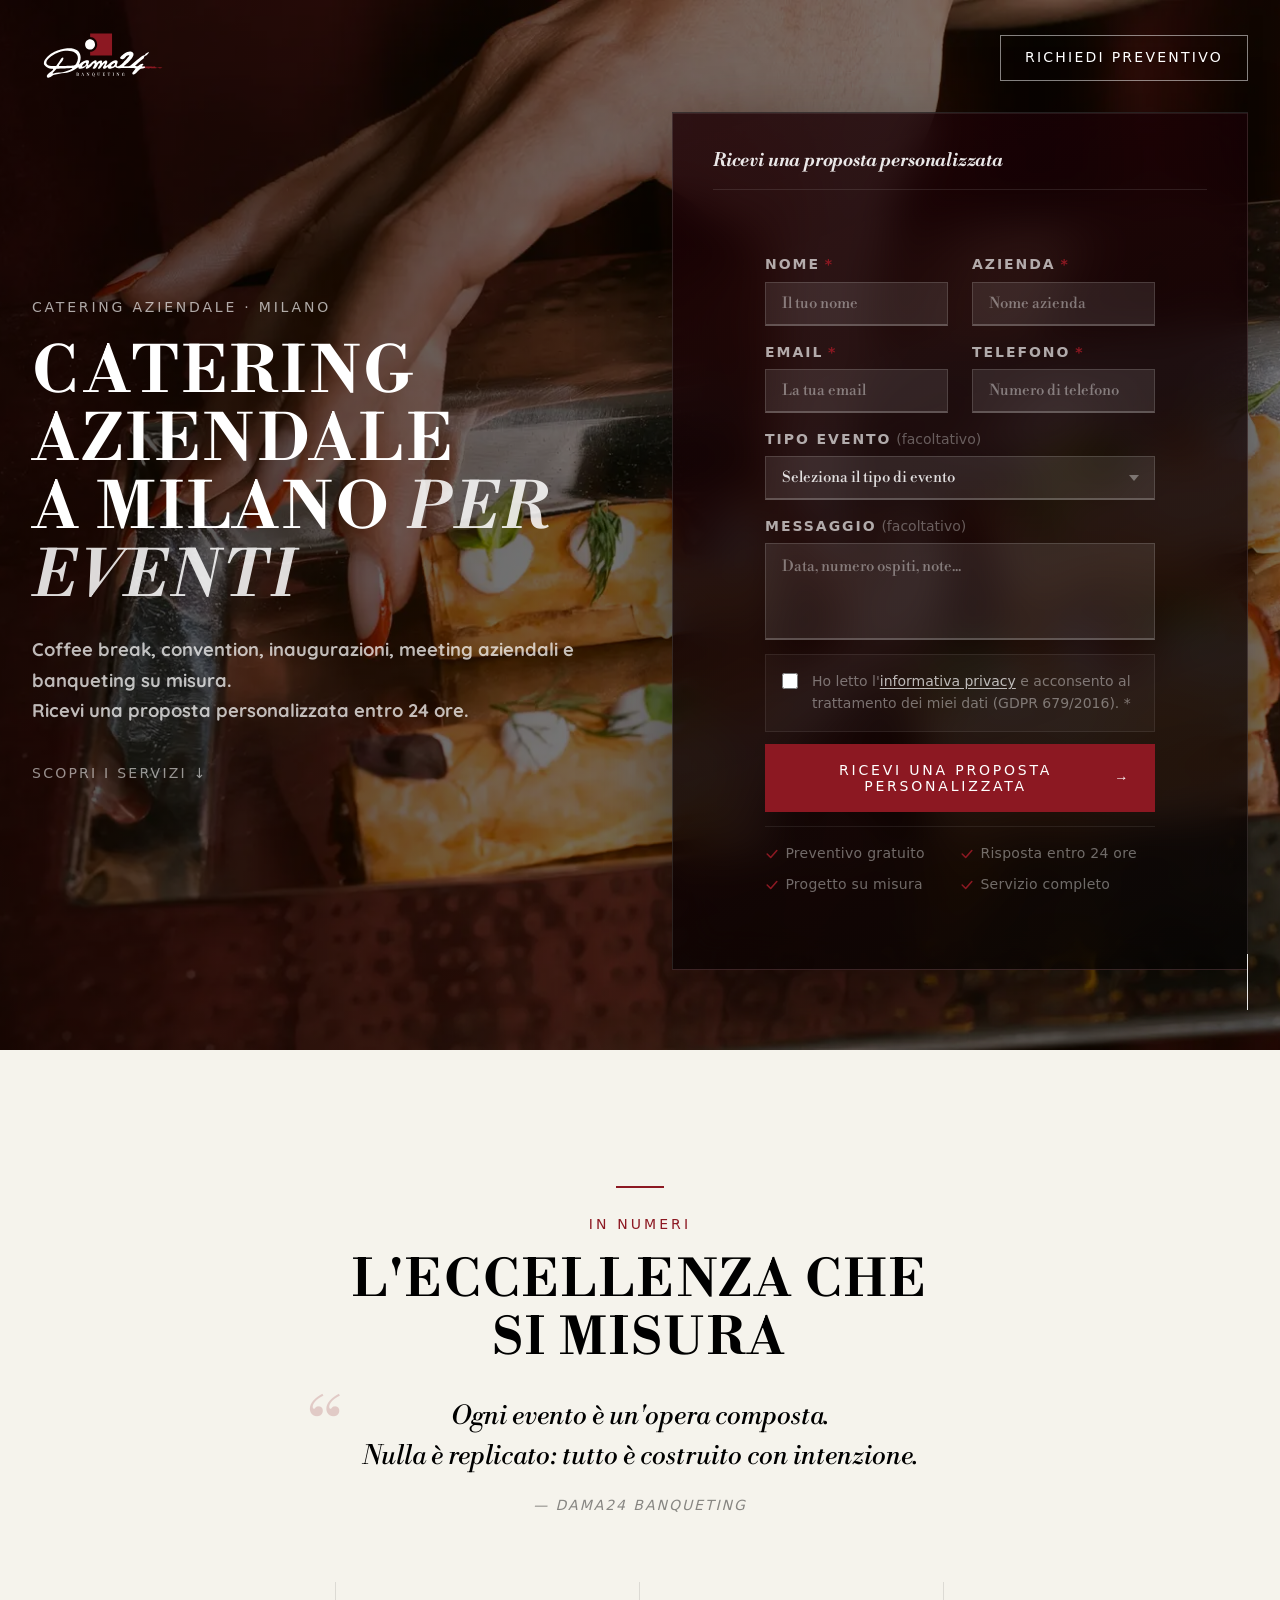
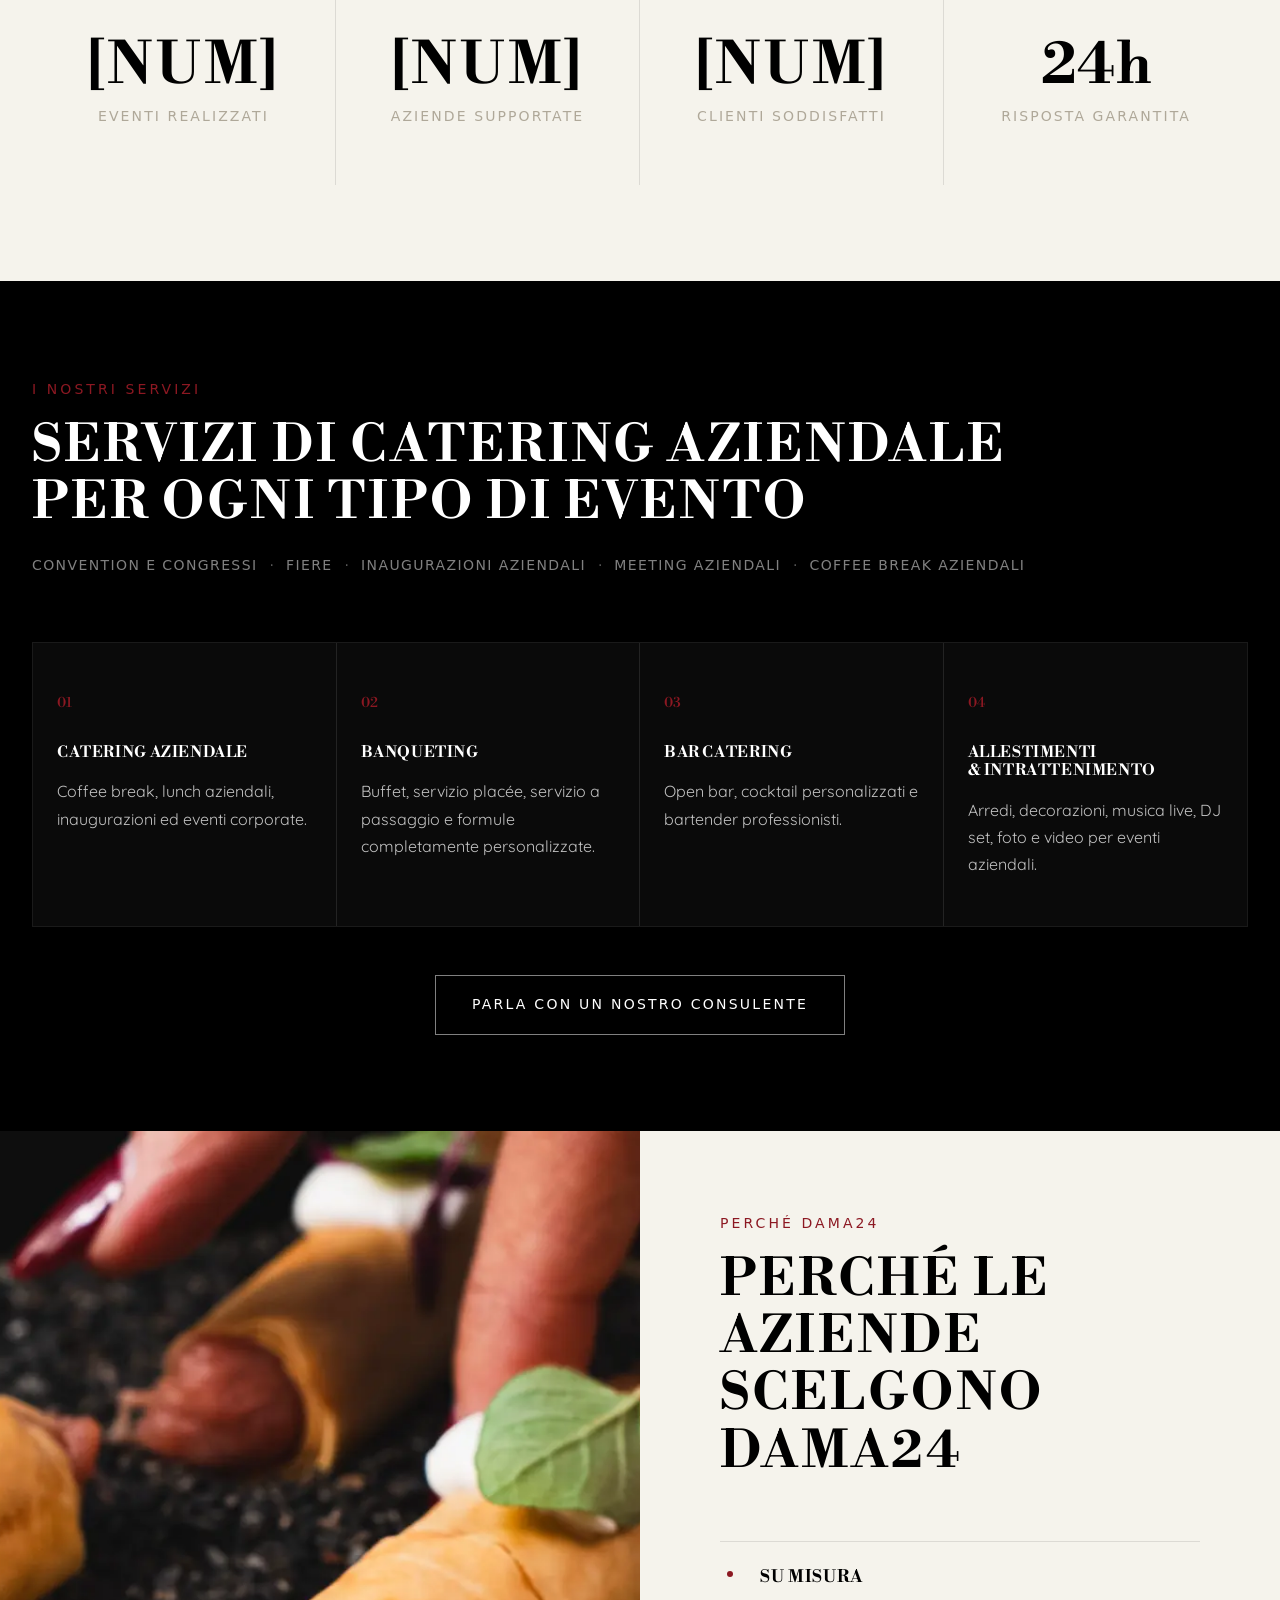
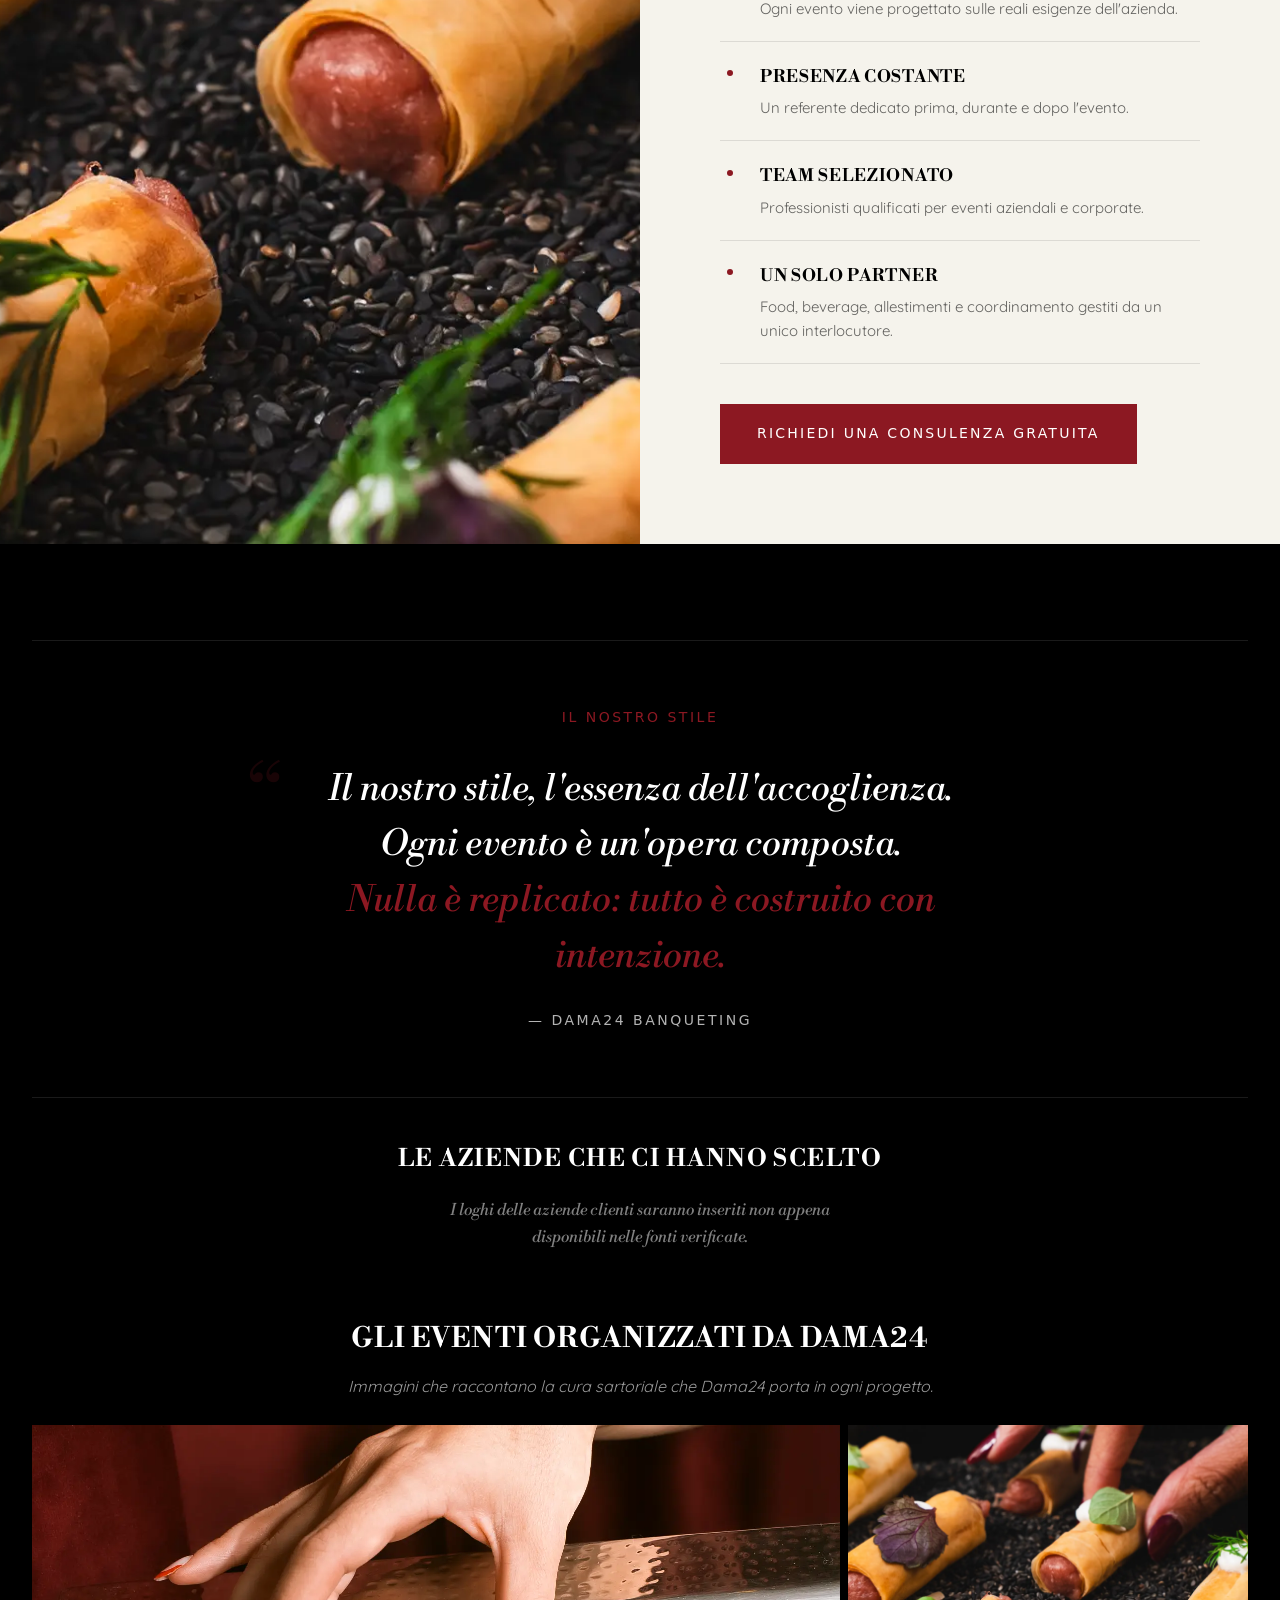
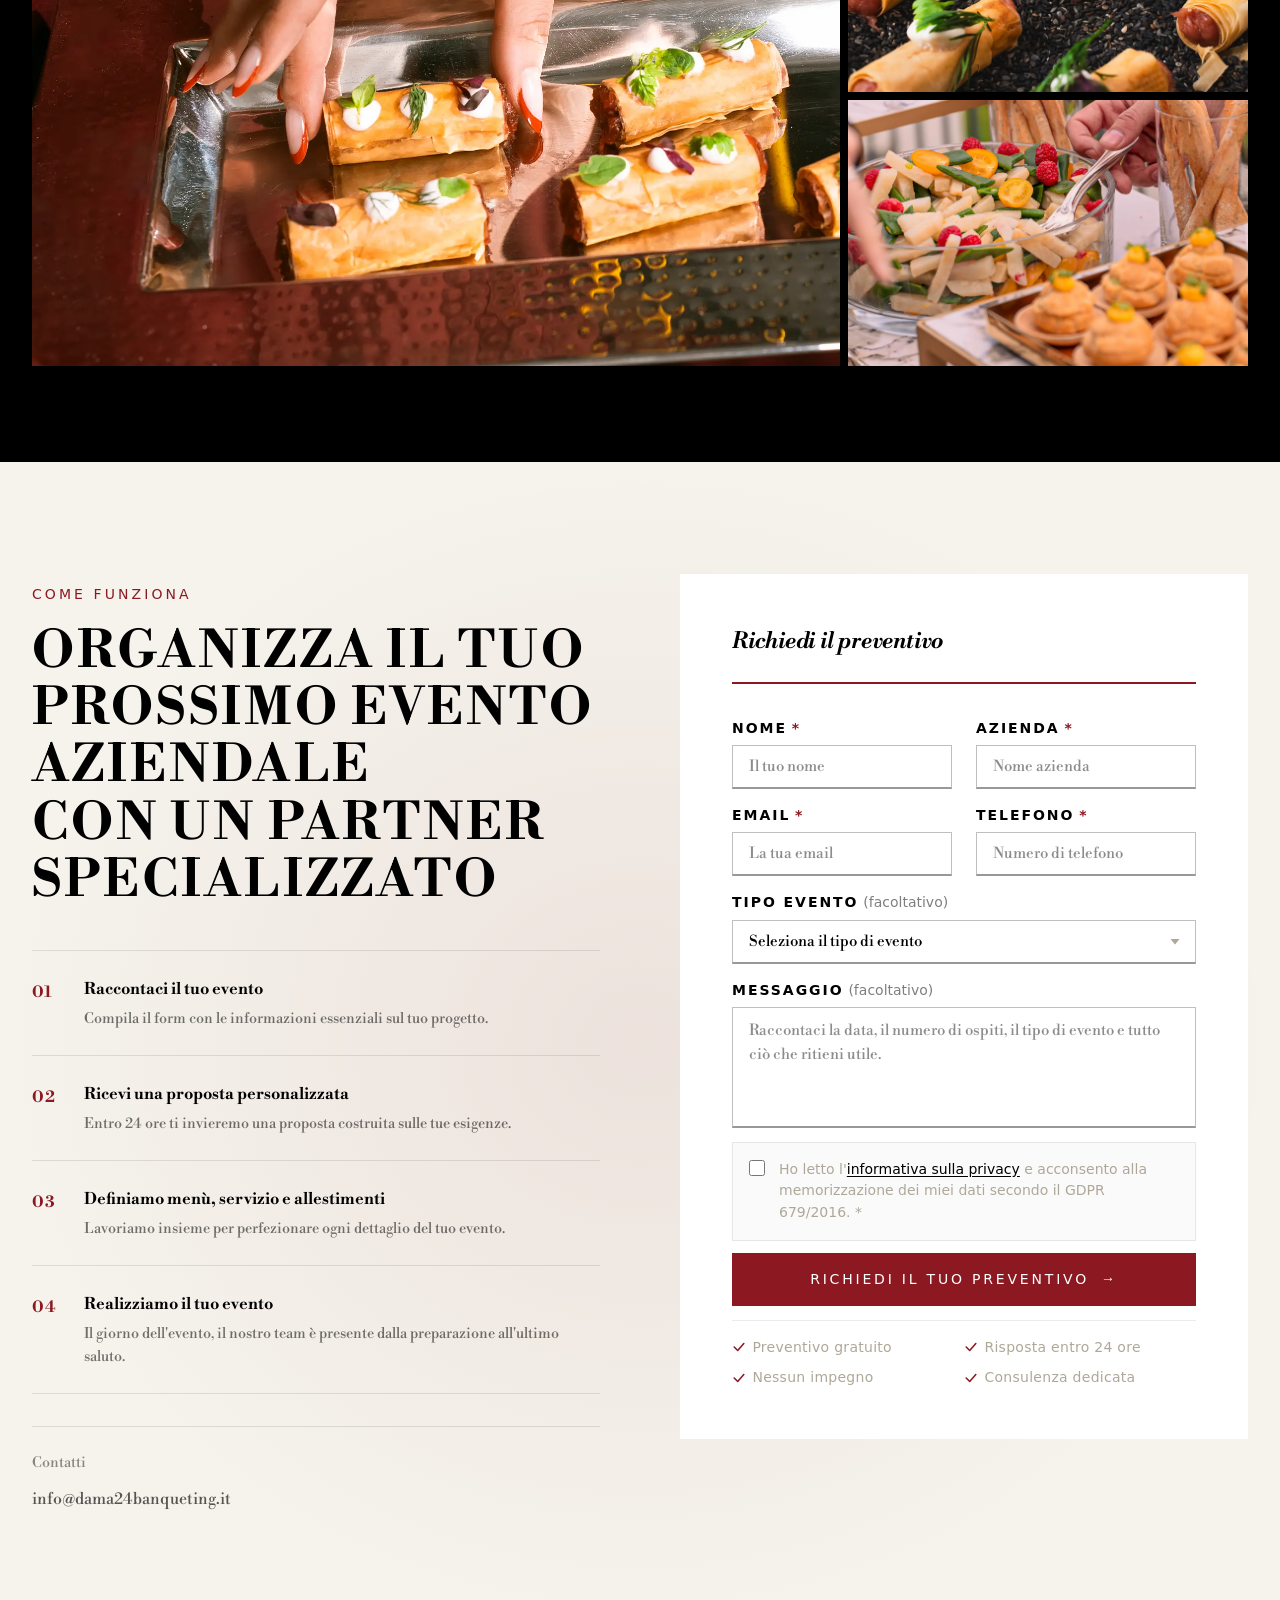
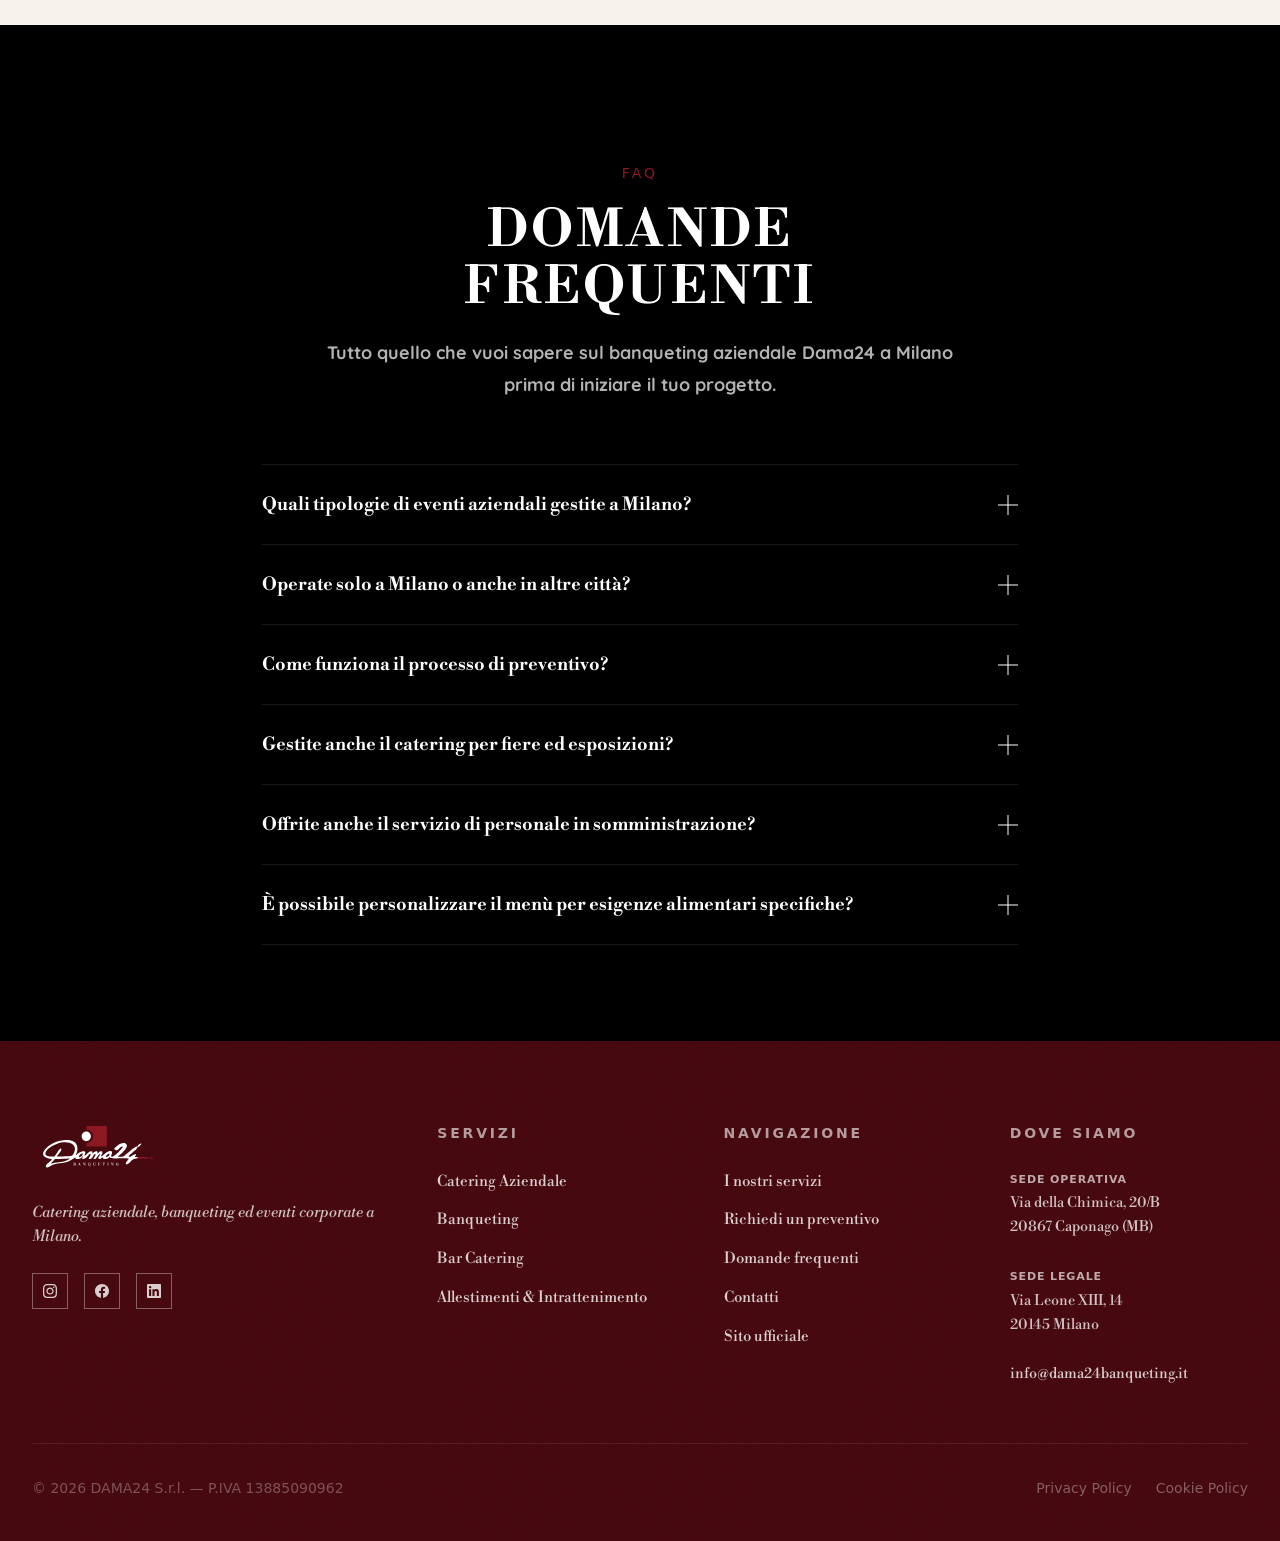
==== index.html @ 1546436b "Set Why section item descriptions to regular weight (400) Co-Authored-By: Claude Sonnet 4.6 <noreply" ====
<!DOCTYPE html>
<html lang="it">
<head>
  <meta charset="UTF-8" />
  <meta name="viewport" content="width=device-width, initial-scale=1.0" />
  <title>Dama24 Banqueting | Catering Aziendale Milano — Banqueting di Eccellenza</title>
  <meta name="description" content="Dama24 Banqueting: catering aziendale a Milano per eventi corporate, convention, fiere e inaugurazioni. Banqueting di alta gamma con cucina sartoriale, mise en place d'autore e servizio impeccabile. Richiedi il tuo preventivo." />

  <!-- Open Graph -->
  <meta property="og:type" content="website" />
  <meta property="og:title" content="Dama24 Banqueting | Catering Aziendale Milano" />
  <meta property="og:description" content="Catering aziendale a Milano per eventi corporate, convention, fiere e inaugurazioni. Banqueting di alta gamma con cucina sartoriale e servizio impeccabile." />
  <meta property="og:image" content="Immagini e video/catering.webp" />
  <meta property="og:url" content="https://www.dama24banqueting.it/" />
  <meta property="og:locale" content="it_IT" />
  <meta name="twitter:card" content="summary_large_image" />

  <!-- Schema.org -->
  <script type="application/ld+json">
  {
    "@context": "https://schema.org",
    "@type": "FoodEstablishment",
    "name": "Dama24 Banqueting",
    "description": "Catering aziendale a Milano per eventi corporate, convention, fiere e inaugurazioni.",
    "url": "https://www.dama24banqueting.it/",
    "email": "info@dama24banqueting.it",
    "address": [
      {
        "@type": "PostalAddress",
        "streetAddress": "Via della Chimica, 20/B",
        "addressLocality": "Caponago",
        "addressRegion": "MB",
        "postalCode": "20867",
        "addressCountry": "IT"
      },
      {
        "@type": "PostalAddress",
        "streetAddress": "Via Leone XIII, 14",
        "addressLocality": "Milano",
        "postalCode": "20145",
        "addressCountry": "IT"
      }
    ],
    "servesCuisine": "Catering",
    "areaServed": "Milano"
  }
  </script>

  <!-- Fonts -->
  <link rel="preconnect" href="https://fonts.googleapis.com" />
  <link rel="preconnect" href="https://fonts.gstatic.com" crossorigin />
  <link href="https://fonts.googleapis.com/css2?family=Libre+Bodoni:ital,wght@0,400;0,700;1,400;1,700&family=Quicksand:wght@300;400;500;600;700&display=swap" rel="stylesheet" />
  <link href="https://fonts.cdnfonts.com/css/glacial-indifference-2" rel="stylesheet" />

  <style>
    /* =========================================
       CSS Custom Properties
    ========================================= */
    :root {
      --bordeaux:      #8C1822;
      --bordeaux-dark: #47090F;
      --black:         #000000;
      --ivory:         #F5F3EC;
      --white:         #FFFFFF;
      --taupe:         #AFA899;
      --border:        rgba(0,0,0,0.08);
      --border-dark:   rgba(255,255,255,0.10);

      /* Aliases for backward compat */
      --burgundy: #8C1822;
      --cream:    #F5F3EC;
      --mid-gray: #AFA899;

      --font-display: 'Libre Bodoni', 'Times New Roman', serif;
      --font-sub:     'Quicksand', system-ui, sans-serif;
      --font-body:    'Glacial Indifference', system-ui, sans-serif;

      /* Aliases */
      --serif: 'Libre Bodoni', 'Times New Roman', serif;
      --sans:  'Glacial Indifference', system-ui, sans-serif;

      --ease-out: cubic-bezier(0.25, 0.46, 0.45, 0.94);
      --ease-in-out: cubic-bezier(0.45, 0, 0.55, 1);
    }

    /* =========================================
       Reset & Base
    ========================================= */
    *, *::before, *::after { box-sizing: border-box; margin: 0; padding: 0; }

    html {
      font-size: 16px;
      scroll-behavior: smooth;
      -webkit-font-smoothing: antialiased;
      -moz-osx-font-smoothing: grayscale;
    }

    body {
      font-family: var(--sans);
      background: var(--white);
      color: var(--black);
      overflow-x: hidden;
    }

    img, video { max-width: 100%; display: block; }

    a {
      color: inherit;
      text-decoration: none;
    }

    button {
      cursor: pointer;
      border: none;
      background: none;
      font-family: inherit;
    }

    /* =========================================
       Global heading rule — tutti i titoli bold
    ========================================= */
    h1, h2, h3, h4, h5, h6 { font-weight: 700; }

    /* =========================================
       Focus States (Accessibility)
    ========================================= */
    :focus-visible {
      outline: 2px solid var(--burgundy);
      outline-offset: 3px;
    }

    /* =========================================
       Skip Link
    ========================================= */
    .skip-link {
      position: absolute;
      top: -100%;
      left: 1rem;
      background: var(--burgundy);
      color: var(--white);
      padding: 0.5rem 1rem;
      font-family: var(--sans);
      font-size: 0.875rem;
      z-index: 9999;
      border-radius: 0 0 4px 4px;
      transition: top 0.2s;
    }
    .skip-link:focus { top: 0; }

    /* =========================================
       Typography Helpers
    ========================================= */
    .label {
      font-family: var(--sans);
      font-size: 0.875rem;
      font-weight: 500;
      letter-spacing: 0.18em;
      text-transform: uppercase;
      color: var(--burgundy);
    }

    .display {
      font-family: var(--serif);
      font-weight: 700;
      line-height: 1.08;
      letter-spacing: -0.01em;
    }

    .body-refined {
      font-family: var(--serif);
      font-weight: 300;
      font-size: 1.125rem;
      line-height: 1.75;
      color: var(--mid-gray);
    }

    /* =========================================
       Layout
    ========================================= */
    .container {
      width: 100%;
      max-width: 1280px;
      margin: 0 auto;
      padding: 0 2rem;
    }

    .container--narrow {
      max-width: 820px;
      margin: 0 auto;
      padding: 0 2rem;
    }

    /* =========================================
       Buttons
    ========================================= */
    .btn {
      display: inline-flex;
      align-items: center;
      gap: 0.625rem;
      font-family: var(--sans);
      font-size: 0.875rem;
      font-weight: 500;
      letter-spacing: 0.16em;
      text-transform: uppercase;
      padding: 1rem 2.25rem;
      transition: all 0.35s var(--ease-out);
      position: relative;
      overflow: hidden;
    }

    .btn--primary {
      background: var(--burgundy);
      color: var(--white);
    }
    .btn--primary::after {
      content: '';
      position: absolute;
      inset: 0;
      background: var(--black);
      transform: translateX(-101%);
      transition: transform 0.4s var(--ease-out);
      z-index: 0;
    }
    .btn--primary span { position: relative; z-index: 1; }
    .btn--primary:hover::after { transform: translateX(0); }

    .btn--outline {
      border: 1px solid var(--black);
      color: var(--black);
    }
    .btn--outline:hover {
      background: var(--black);
      color: var(--white);
    }

    .btn--outline-white {
      border: 1px solid rgba(255,255,255,0.6);
      color: var(--white);
    }
    .btn--outline-white:hover {
      background: var(--white);
      color: var(--black);
    }

    /* =========================================
       Navigation
    ========================================= */
    .nav {
      position: fixed;
      top: 0;
      left: 0;
      right: 0;
      z-index: 100;
      padding: 1.75rem 2rem;
      display: flex;
      align-items: center;
      justify-content: space-between;
      transition: background 0.4s var(--ease-out), padding 0.4s var(--ease-out), box-shadow 0.4s;
    }

    .nav.scrolled {
      background: rgba(245,243,236,0.96);
      backdrop-filter: blur(16px);
      -webkit-backdrop-filter: blur(16px);
      padding: 1.1rem 2rem;
      box-shadow: 0 1px 24px rgba(0,0,0,0.07), 0 1px 0 var(--border);
    }

    .nav__logo {
      height: 60px;
      min-height: 12mm;
      width: auto;
      transition: opacity 0.3s;
    }
    .nav__logo:hover { opacity: 0.75; }

    .nav__logo--white { display: block; }
    .nav__logo--dark { display: none; }
    .nav.scrolled .nav__logo--white { display: none; }
    .nav.scrolled .nav__logo--dark { display: block; }

    .nav__cta {
      font-family: var(--sans);
      font-size: 0.875rem;
      font-weight: 500;
      letter-spacing: 0.16em;
      text-transform: uppercase;
      color: var(--white);
      border: 1px solid rgba(255,255,255,0.5);
      padding: 0.6rem 1.5rem;
      transition: all 0.3s var(--ease-out);
    }
    .nav.scrolled .nav__cta {
      background: var(--bordeaux);
      border-color: var(--bordeaux);
      color: var(--white);
    }
    .nav__cta:hover {
      background: var(--burgundy);
      border-color: var(--burgundy);
      color: var(--white);
    }

    /* =========================================
       Hero
    ========================================= */
    .hero {
      position: relative;
      min-height: 100vh;
      display: flex;
      align-items: center;
      overflow: hidden;
    }

    .hero__media {
      position: absolute;
      inset: 0;
      z-index: 0;
    }

    .hero__video {
      width: 100%;
      height: 100%;
      object-fit: cover;
      object-position: center;
    }

    .hero__overlay {
      position: absolute;
      inset: 0;
      background: linear-gradient(
        105deg,
        rgba(1,0,0,0.72) 0%,
        rgba(1,0,0,0.55) 45%,
        rgba(1,0,0,0.45) 100%
      );
    }

    .hero__content {
      position: relative;
      z-index: 1;
      width: 100%;
      max-width: 1280px;
      margin: 0 auto;
      padding: 7rem 2rem 5rem;
      display: grid;
      grid-template-columns: 1fr 1fr;
      gap: 4rem;
      align-items: center;
    }

    .hero__label {
      color: rgba(255,255,255,0.65);
      font-size: 0.875rem;
      font-weight: 400;
      letter-spacing: 0.2em;
      text-transform: uppercase;
      margin-bottom: 1.25rem;
      display: block;
    }

    .hero__title {
      font-family: var(--serif);
      font-weight: 700;
      font-size: clamp(2.5rem, 5vw, 4.75rem);
      line-height: 1.06;
      color: var(--white);
      margin-bottom: 1.5rem;
      letter-spacing: 0.04em;
      text-transform: uppercase;
    }

    .hero__title em {
      font-style: italic;
      font-weight: 700;
      color: rgba(255,255,255,0.85);
    }

    .hero__subtitle {
      font-family: var(--font-sub);
      font-weight: 700;
      font-size: clamp(1rem, 1.5vw, 1.15rem);
      color: rgba(255,255,255,0.72);
      line-height: 1.65;
      margin-bottom: 2rem;
    }

    .hero__discover {
      display: inline-flex;
      font-family: var(--sans);
      font-size: 0.875rem;
      font-weight: 500;
      letter-spacing: 0.16em;
      text-transform: uppercase;
      color: rgba(255,255,255,0.55);
      gap: 0.5rem;
      transition: color 0.3s;
    }
    .hero__discover:hover { color: rgba(255,255,255,0.9); }

    /* Hero form card */
    .hero__form-col {
      display: flex;
      align-items: center;
      justify-content: flex-end;
    }

    .hero__form-card {
      background: linear-gradient(160deg, rgba(30,2,6,0.82) 0%, rgba(1,0,0,0.76) 100%);
      backdrop-filter: blur(20px);
      -webkit-backdrop-filter: blur(20px);
      border: 1px solid rgba(255,255,255,0.12);
      box-shadow: 0 32px 80px rgba(0,0,0,0.45), inset 0 1px 0 rgba(255,255,255,0.08);
      padding: 2rem 2.5rem 1.5rem;
      width: 100%;
      max-width: 620px;
    }

    .hero__form-card .form__title {
      font-family: var(--serif);
      font-size: 1.125rem;
      font-weight: 700;
      font-style: italic;
      color: rgba(255,255,255,0.9);
      margin-bottom: 0.875rem;
      padding-bottom: 0.75rem;
      border-bottom: 1px solid rgba(255,255,255,0.10);
      letter-spacing: -0.01em;
    }

    /* Dark form variant (hero) */
    .form--dark {
      background: transparent;
      color: var(--white);
    }

    .form--dark .form__title {
      color: rgba(255,255,255,0.9);
      border-bottom-color: rgba(255,255,255,0.10);
    }

    .form--dark .form__label {
      color: rgba(255,255,255,0.65);
    }

    .form--dark .form__label abbr {
      color: var(--burgundy);
    }

    .form--dark .form__input,
    .form--dark .form__select,
    .form--dark .form__textarea {
      background: rgba(255,255,255,0.09);
      border-color: rgba(255,255,255,0.14);
      border-bottom-color: rgba(255,255,255,0.22);
      color: var(--white);
    }

    .form--dark .form__input:hover,
    .form--dark .form__select:hover,
    .form--dark .form__textarea:hover {
      border-color: rgba(255,255,255,0.22);
      background: rgba(255,255,255,0.07);
    }

    .form--dark .form__input::placeholder,
    .form--dark .form__select::placeholder,
    .form--dark .form__textarea::placeholder {
      color: rgba(255,255,255,0.4);
    }

    .form--dark .form__input:focus,
    .form--dark .form__select:focus,
    .form--dark .form__textarea:focus {
      border-color: var(--burgundy);
      background: rgba(255,255,255,0.08);
    }

    .form--dark .form__select {
      color: rgba(255,255,255,0.85);
    }

    .form--dark .form__select option {
      background: #1a1a1a;
      color: var(--white);
    }

    .form--dark .form__select-wrap::after {
      background: rgba(255,255,255,0.35);
    }
    .form--dark .form__select-wrap:focus-within::after {
      background: var(--burgundy);
    }

    .form--dark .form__privacy {
      background: rgba(255,255,255,0.03);
      border-color: rgba(255,255,255,0.08);
    }

    .form--dark .form__privacy-text {
      color: rgba(255,255,255,0.4);
    }

    .form--dark .form__privacy-text a {
      color: rgba(255,255,255,0.7);
    }
    .form--dark .form__privacy-text a:hover {
      color: var(--white);
    }

    /* Trust elements */
    .form__trust {
      display: flex;
      flex-wrap: wrap;
      gap: 0.35rem 0;
      margin-top: 0.875rem;
      padding-top: 0.875rem;
      border-top: 1px solid var(--border);
    }

    .form__trust .trust-item {
      flex: 0 0 50%;
    }

    .form--dark .form__trust {
      border-top-color: rgba(255,255,255,0.08);
    }

    .trust-item {
      display: flex;
      align-items: center;
      gap: 0.4rem;
      font-family: var(--sans);
      font-size: 0.875rem;
      font-weight: 400;
      letter-spacing: 0.02em;
      color: var(--mid-gray);
    }

    .form--dark .trust-item {
      color: rgba(255,255,255,0.4);
    }

    .trust-item::before {
      content: '';
      display: block;
      width: 14px;
      height: 14px;
      flex-shrink: 0;
      background: var(--burgundy);
      mask-image: url("data:image/svg+xml,%3Csvg xmlns='http://www.w3.org/2000/svg' viewBox='0 0 16 16'%3E%3Cpolyline points='2.5 8 6.5 12 13.5 4' fill='none' stroke='white' stroke-width='1.8' stroke-linecap='round' stroke-linejoin='round'/%3E%3C/svg%3E");
      -webkit-mask-image: url("data:image/svg+xml,%3Csvg xmlns='http://www.w3.org/2000/svg' viewBox='0 0 16 16'%3E%3Cpolyline points='2.5 8 6.5 12 13.5 4' fill='none' stroke='white' stroke-width='1.8' stroke-linecap='round' stroke-linejoin='round'/%3E%3C/svg%3E");
      mask-size: contain;
      -webkit-mask-size: contain;
      mask-repeat: no-repeat;
      -webkit-mask-repeat: no-repeat;
    }

    .hero__scroll {
      position: absolute;
      bottom: 2.5rem;
      right: 2rem;
      display: flex;
      flex-direction: column;
      align-items: center;
      gap: 0.5rem;
      z-index: 1;
    }

    .hero__scroll-line {
      width: 1px;
      height: 56px;
      background: rgba(255,255,255,0.35);
      position: relative;
      overflow: hidden;
    }
    .hero__scroll-line::after {
      content: '';
      position: absolute;
      top: 0;
      left: 0;
      width: 100%;
      height: 100%;
      background: rgba(255,255,255,0.85);
      animation: scrollDown 2s var(--ease-in-out) infinite;
    }

    @keyframes scrollDown {
      0%   { transform: translateY(-100%); }
      100% { transform: translateY(100%); }
    }

    /* =========================================
       Section Utility
    ========================================= */
    .section {
      padding: 6rem 0;
    }

    .section--cream {
      background: var(--cream);
    }

    .section--dark {
      background: var(--black);
      color: var(--white);
    }

    .section--warm {
      background: var(--ivory);
    }

    .section__header {
      margin-bottom: 4rem;
    }

    .section__header--center {
      text-align: center;
      max-width: 640px;
      margin-left: auto;
      margin-right: auto;
      margin-bottom: 4rem;
    }

    .section__eyebrow {
      display: block;
      margin-bottom: 1rem;
    }

    .section__title {
      font-family: var(--serif);
      font-weight: 700;
      font-size: clamp(2rem, 4vw, 3.25rem);
      line-height: 1.12;
      letter-spacing: 0.04em;
      text-transform: uppercase;
      color: var(--black);
      margin-bottom: 1.25rem;
    }

    .section--dark .section__title { color: var(--white); }

    .section__lead {
      font-family: var(--font-sub);
      font-size: 1.125rem;
      font-weight: 700;
      line-height: 1.75;
      color: var(--mid-gray);
    }

    .section--dark .section__lead { color: rgba(255,255,255,0.6); }

    /* =========================================
       Intro Strip
    ========================================= */
    .intro {
      padding: 5rem 0;
      border-bottom: 1px solid var(--border);
    }

    .intro__inner {
      display: grid;
      grid-template-columns: 1fr 1fr;
      gap: 4rem;
      align-items: center;
    }

    .intro__text .section__title {
      margin-bottom: 1.5rem;
    }

    .intro__blockquote {
      border-left: 1px solid var(--burgundy);
      padding-left: 1.75rem;
    }

    .intro__quote {
      font-family: var(--serif);
      font-size: clamp(1.25rem, 2.2vw, 1.625rem);
      font-weight: 300;
      font-style: italic;
      line-height: 1.55;
      color: var(--black);
    }

    .intro__quote-author {
      display: block;
      margin-top: 1rem;
      font-family: var(--sans);
      font-size: 0.875rem;
      font-weight: 500;
      letter-spacing: 0.14em;
      text-transform: uppercase;
      color: var(--mid-gray);
    }

    /* =========================================
       Numeri
    ========================================= */
    .numeri {
      background: linear-gradient(160deg, var(--ivory) 0%, #ece9e0 100%);
    }

    .numeri__quote {
      margin-top: 1.75rem;
      text-align: center;
    }

    .numeri__grid {
      display: grid;
      grid-template-columns: repeat(4, 1fr);
      gap: 0;
      list-style: none;
    }

    .numeri__number--placeholder {
      font-size: 1rem;
      color: var(--taupe);
      font-family: var(--sans);
      font-weight: 400;
      letter-spacing: 0.05em;
    }

    .numeri__item {
      padding: 3.5rem 2.5rem;
      border-right: 1px solid var(--border);
      text-align: center;
      position: relative;
    }
    .numeri__item:last-child { border-right: none; }
    .numeri__item:hover {
      background: linear-gradient(160deg, rgba(255,255,255,0.7) 0%, rgba(240,237,229,0.9) 100%);
      box-shadow: inset 0 -2px 0 var(--bordeaux);
    }

    .numeri__number {
      font-family: var(--serif);
      font-weight: 700;
      font-size: clamp(2.5rem, 4.5vw, 4rem);
      line-height: 1;
      color: var(--black);
      margin-bottom: 0.5rem;
    }

    .numeri__number sup {
      font-size: 0.5em;
      vertical-align: super;
      color: var(--burgundy);
    }

    .numeri__note {
      font-family: var(--sans);
      font-size: 0.875rem;
      font-weight: 400;
      letter-spacing: 0.1em;
      text-transform: uppercase;
      color: var(--mid-gray);
    }

    /* =========================================
       Servizi
    ========================================= */
    .servizi__grid {
      display: grid;
      grid-template-columns: repeat(4, 1fr);
      gap: 0;
      border: 1px solid var(--border);
    }

    .servizi__card {
      padding: 3rem 1.5rem;
      border-right: 1px solid var(--border);
      position: relative;
      overflow: hidden;
      background: var(--white);
      transition: background 0.35s var(--ease-out), box-shadow 0.35s var(--ease-out);
    }
    .servizi__card:last-child { border-right: none; }
    .servizi__card:hover {
      background: linear-gradient(160deg, var(--ivory) 0%, #ece9df 100%);
      box-shadow: inset 0 -3px 0 var(--bordeaux);
    }
    .servizi__card:hover { background: var(--cream); }

    .servizi__card-number {
      font-family: var(--serif);
      font-size: 0.875rem;
      color: var(--taupe);
      margin-bottom: 1.75rem;
    }

    .servizi__card-title {
      font-family: var(--serif);
      font-weight: 700;
      font-size: clamp(0.875rem, 1.2vw, 1.25rem);
      text-transform: uppercase;
      letter-spacing: 0.04em;
      line-height: 1.2;
      color: var(--black);
      margin-bottom: 1rem;
    }

    .servizi__card-body {
      font-family: var(--font-sub);
      font-weight: 400;
      font-size: 1rem;
      line-height: 1.7;
      color: var(--black);
    }

    .servizi__card-tag {
      display: inline-block;
      margin-top: 1.5rem;
      font-family: var(--sans);
      font-size: 0.875rem;
      font-weight: 500;
      letter-spacing: 0.16em;
      text-transform: uppercase;
      color: var(--burgundy);
      border-bottom: 1px solid var(--burgundy);
      padding-bottom: 1px;
    }

    .servizi__categorie {
      display: flex;
      flex-wrap: wrap;
      gap: 0.5rem 0;
      align-items: center;
      margin-top: 1.25rem;
    }

    .servizi__cat {
      font-family: var(--sans);
      font-size: 0.875rem;
      font-weight: 400;
      letter-spacing: 0.1em;
      text-transform: uppercase;
      color: var(--mid-gray);
      padding: 0 0.75rem;
    }
    .servizi__cat:first-child { padding-left: 0; }

    .servizi__cat-sep {
      color: var(--burgundy);
      font-size: 0.875rem;
    }

    /* =========================================
       Why Choose Us
    ========================================= */
    .why {
      display: grid;
      grid-template-columns: 1fr 1fr;
      min-height: 640px;
    }

    .why__visual {
      position: relative;
      overflow: hidden;
    }

    .why__image {
      width: 100%;
      height: 100%;
      object-fit: cover;
      object-position: center;
      transition: transform 0.8s var(--ease-out);
    }
    .why__visual:hover .why__image { transform: scale(1.04); }

    .why__content {
      background: #F5F3EC;
      padding: 5rem;
      display: flex;
      flex-direction: column;
      justify-content: center;
    }

    .why__content .section__title { color: var(--black); }
    .why__content .section__eyebrow { color: var(--bordeaux); }

    .why .btn--outline-white {
      background: #8C1822;
      border-color: #8C1822;
      color: #FFFFFF;
    }
    .why .btn--outline-white:hover {
      background: #000000;
      border-color: #000000;
      color: #FFFFFF;
    }

    .why__list {
      list-style: none;
      margin-top: 2.5rem;
    }

    .why__item {
      display: flex;
      gap: 1.25rem;
      padding: 1.25rem 0;
      border-bottom: 1px solid rgba(255,255,255,0.08);
      transition: padding-left 0.3s var(--ease-out);
    }
    .why__item:hover { padding-left: 0.5rem; }
    .why__item:first-child { border-top: 1px solid rgba(255,255,255,0.08); }

    .why__item-icon {
      width: 2px;
      height: 100%;
      background: var(--burgundy);
      flex-shrink: 0;
      align-self: stretch;
      margin-top: 0.25rem;
    }

    .why__item-marker {
      width: 20px;
      height: 20px;
      flex-shrink: 0;
      display: flex;
      align-items: center;
      justify-content: center;
      margin-top: 0.1rem;
    }
    .why__item-marker::before {
      content: '';
      width: 6px;
      height: 6px;
      border-radius: 50%;
      background: var(--burgundy);
    }

    .why__item-title {
      font-family: var(--serif);
      font-size: 1.0625rem;
      font-weight: 700;
      text-transform: uppercase;
      letter-spacing: 0.04em;
      color: var(--black);
      margin-bottom: 0.25rem;
    }

    .why__item-desc {
      font-family: var(--font-sub);
      font-size: 0.9375rem;
      font-weight: 400;
      color: rgba(0,0,0,0.6);
      line-height: 1.6;
    }

    /* =========================================
       Social Proof — Manifesto editoriale
    ========================================= */
    .social-proof {
      padding: 6rem 0;
      background: linear-gradient(180deg, #ece9e0 0%, var(--ivory) 60%, #f0ede5 100%);
    }

    /* Manifesto strip */
    .manifesto {
      border-top: 1px solid var(--border);
      border-bottom: 1px solid var(--border);
      padding: 4rem 0;
      text-align: center;
    }

    .manifesto__inner {
      max-width: 760px;
      margin: 0 auto;
    }

    .manifesto__label {
      display: block;
      margin-bottom: 2rem;
      color: var(--burgundy);
    }

    .manifesto__quote {
      font-family: var(--serif);
      font-weight: 300;
      font-size: clamp(1.375rem, 2.5vw, 2rem);
      line-height: 1.55;
      color: var(--black);
      margin-bottom: 1.5rem;
      font-style: normal;
    }

    .manifesto__quote em {
      font-style: italic;
      color: var(--burgundy);
    }

    .manifesto__author {
      display: block;
      font-family: var(--sans);
      font-size: 0.875rem;
      font-weight: 500;
      letter-spacing: 0.18em;
      text-transform: uppercase;
      color: var(--taupe);
      font-style: normal;
    }

    /* Brand values */
    .brand-values {
      display: flex;
      align-items: center;
      justify-content: center;
      flex-wrap: wrap;
      gap: 0;
      padding: 3rem 0;
      border-bottom: 1px solid var(--border);
    }

    .brand-value {
      padding: 0 1.5rem;
    }

    .brand-value__word {
      font-family: var(--serif);
      font-size: clamp(1.125rem, 2vw, 1.5rem);
      font-weight: 700;
      color: var(--black);
      letter-spacing: 0.06em;
    }

    .brand-value--accent .brand-value__sep {
      font-family: var(--serif);
      font-size: 1.5rem;
      color: var(--burgundy);
    }

    /* Testimonial placeholder */
    .testimonials-placeholder {
      padding: 3rem 0 1rem;
      text-align: center;
    }

    .testimonials-placeholder__inner {
      display: flex;
      flex-direction: column;
      align-items: center;
      gap: 1rem;
    }

    .testimonials-placeholder__text {
      font-family: var(--serif);
      font-size: 1rem;
      font-weight: 300;
      font-style: italic;
      color: var(--taupe);
      max-width: 400px;
      line-height: 1.65;
    }

    /* =========================================
       Gallery
    ========================================= */
    .gallery {
      padding: 6rem 0;
    }

    .gallery-inline__title {
      font-family: var(--serif);
      font-weight: 700;
      font-size: clamp(1.25rem, 2.5vw, 1.75rem);
      text-transform: uppercase;
      letter-spacing: 0.04em;
      color: var(--black);
      margin-bottom: 0.5rem;
    }

    .gallery-inline__lead {
      font-family: var(--font-sub);
      font-size: 1rem;
      color: var(--taupe);
      font-style: italic;
    }

    .gallery__grid {
      display: grid;
      grid-template-columns: 1fr 1fr 1fr;
      grid-template-rows: auto auto;
      gap: 8px;
      margin-top: 3.5rem;
    }

    .gallery__item {
      overflow: hidden;
      position: relative;
      cursor: pointer;
    }

    .gallery__item:first-child {
      grid-column: 1 / 3;
      grid-row: 1 / 3;
    }

    .gallery__img {
      width: 100%;
      height: 100%;
      object-fit: cover;
      transition: transform 0.7s var(--ease-out);
      aspect-ratio: 3/2;
    }

    .gallery__item:first-child .gallery__img {
      aspect-ratio: unset;
      height: 100%;
      min-height: 480px;
    }

    .gallery__item:hover .gallery__img { transform: scale(1.06); }

    .gallery__caption {
      position: absolute;
      bottom: 0;
      left: 0;
      right: 0;
      padding: 1.5rem;
      background: linear-gradient(to top, rgba(1,0,0,0.55), transparent);
      color: var(--white);
      font-family: var(--sans);
      font-size: 0.875rem;
      letter-spacing: 0.12em;
      text-transform: uppercase;
      opacity: 0;
      transition: opacity 0.3s var(--ease-out);
    }
    .gallery__item:hover .gallery__caption { opacity: 1; }

    /* =========================================
       Conversion / Form
    ========================================= */
    .conversion {
      background: linear-gradient(160deg, #0d0305 0%, var(--bordeaux-dark) 35%, #080000 100%);
      padding: 7rem 0;
    }

    .conversion__inner {
      display: grid;
      grid-template-columns: 1fr 1fr;
      gap: 5rem;
      align-items: start;
    }

    .conversion__info {
      padding-top: 0.5rem;
    }

    .conversion__info .section__title {
      color: var(--white);
      margin-bottom: 1.5rem;
    }

    .conversion__lead {
      font-family: var(--serif);
      font-size: 1.0625rem;
      font-weight: 300;
      line-height: 1.75;
      color: rgba(255,255,255,0.55);
      margin-bottom: 2.5rem;
    }

    .conversion__details {
      list-style: none;
      display: flex;
      flex-direction: column;
      gap: 1rem;
    }

    .conversion__detail {
      display: flex;
      gap: 0.875rem;
      align-items: flex-start;
    }

    .conversion__detail-label {
      font-family: var(--sans);
      font-size: 0.875rem;
      font-weight: 500;
      letter-spacing: 0.14em;
      text-transform: uppercase;
      color: var(--burgundy);
      white-space: nowrap;
      padding-top: 0.1rem;
      min-width: 80px;
    }

    .conversion__detail-value {
      font-family: var(--serif);
      font-size: 1rem;
      font-weight: 300;
      color: rgba(255,255,255,0.7);
    }

    .conversion__detail-value a:hover { color: var(--white); }

    /* Form */
    .form {
      padding: 3rem 3.25rem;
    }

    .form:not(.form--dark) {
      background: var(--white);
      color: var(--black);
    }

    .form__title {
      font-family: var(--serif);
      font-size: 1.375rem;
      font-weight: 700;
      font-style: italic;
      color: var(--black);
      margin-bottom: 2rem;
      padding-bottom: 1.25rem;
      border-bottom: 2px solid var(--bordeaux);
      letter-spacing: -0.01em;
    }

    .form__grid {
      display: grid;
      grid-template-columns: 1fr 1fr;
      gap: 0.875rem 1.5rem;
    }

    .form__field {
      display: flex;
      flex-direction: column;
      gap: 0.25rem;
    }

    .form__field--full {
      grid-column: 1 / -1;
    }

    .form__label {
      font-family: var(--sans);
      font-size: 0.875rem;
      font-weight: 700;
      letter-spacing: 0.14em;
      text-transform: uppercase;
      color: var(--black);
      display: flex;
      align-items: center;
      gap: 0.3rem;
    }

    .form__label abbr {
      text-decoration: none;
      color: var(--burgundy);
      font-size: 0.875rem;
    }

    .form__input,
    .form__select,
    .form__textarea {
      font-family: var(--serif);
      font-size: 0.9375rem;
      font-weight: 400;
      color: var(--black);
      background: var(--white);
      border: 1px solid rgba(0,0,0,0.25);
      border-bottom: 2px solid rgba(0,0,0,0.4);
      padding: 0.6875rem 1rem;
      width: 100%;
      transition: border-color 0.2s, background 0.2s;
      appearance: none;
      -webkit-appearance: none;
      border-radius: 0;
    }

    .form__input::placeholder,
    .form__select::placeholder,
    .form__textarea::placeholder {
      color: rgba(0,0,0,0.45);
    }

    .form__input:hover,
    .form__select:hover,
    .form__textarea:hover {
      border-color: rgba(1,0,0,0.25);
    }

    .form__input:focus,
    .form__select:focus,
    .form__textarea:focus {
      outline: none;
      border-color: var(--burgundy);
      border-bottom-color: var(--burgundy);
      background: #fffcfa;
    }

    .form__textarea {
      resize: none;
      min-height: 96px;
      line-height: 1.6;
    }

    .form__select-wrap {
      position: relative;
    }
    .form__select-wrap::after {
      content: '';
      position: absolute;
      right: 1rem;
      top: 50%;
      transform: translateY(-50%);
      width: 10px;
      height: 6px;
      background: var(--mid-gray);
      clip-path: polygon(0 0, 100% 0, 50% 100%);
      pointer-events: none;
      transition: background 0.2s;
    }
    .form__select-wrap:focus-within::after {
      background: var(--burgundy);
    }

    .form__select {
      padding-right: 2.5rem;
      cursor: pointer;
    }

    .form__privacy {
      display: flex;
      gap: 0.875rem;
      align-items: flex-start;
      padding: 1rem;
      background: rgba(1,0,0,0.02);
      border: 1px solid var(--border);
    }

    .form__checkbox {
      width: 16px;
      height: 16px;
      flex-shrink: 0;
      margin-top: 0.1rem;
      cursor: pointer;
      accent-color: var(--burgundy);
    }

    .form__privacy-text {
      font-family: var(--sans);
      font-size: 0.875rem;
      font-weight: 300;
      color: var(--mid-gray);
      line-height: 1.55;
    }

    .form__privacy-text a {
      color: var(--black);
      text-decoration: underline;
      text-underline-offset: 2px;
    }
    .form__privacy-text a:hover { color: var(--burgundy); }

    .form__submit {
      width: 100%;
      padding: 1.15rem 1.5rem;
      background: var(--burgundy);
      color: var(--white);
      font-family: var(--sans);
      font-size: 0.875rem;
      font-weight: 500;
      letter-spacing: 0.2em;
      text-transform: uppercase;
      transition: background 0.3s var(--ease-out), letter-spacing 0.3s var(--ease-out);
      margin-top: 0.75rem;
      display: flex;
      align-items: center;
      justify-content: center;
      gap: 0.75rem;
      cursor: pointer;
      border: none;
    }
    .form__submit::after {
      content: '→';
      font-size: 0.875rem;
      transition: transform 0.3s var(--ease-out);
      font-family: Georgia, serif;
    }
    .form__submit:hover {
      background: var(--white);
      color: var(--black);
      letter-spacing: 0.22em;
    }
    .conversion .form__submit:hover {
      background: var(--black);
      color: var(--white);
    }
    .form__submit:hover::after {
      transform: translateX(4px);
    }
    .form__submit:disabled {
      opacity: 0.6;
      cursor: not-allowed;
    }
    .form__submit:disabled::after {
      display: none;
    }

    .form__label-opt {
      font-weight: 300;
      letter-spacing: 0;
      text-transform: none;
      opacity: 0.5;
      font-size: 0.875rem;
    }

    .form__error {
      font-family: var(--sans);
      font-size: 0.875rem;
      color: var(--burgundy);
      padding: 0.75rem 1rem;
      border: 1px solid var(--burgundy);
      background: rgba(140,24,34,0.04);
      margin-top: 0.75rem;
    }

    /* Steps */
    .steps {
      list-style: none;
      margin-top: 2.5rem;
      display: flex;
      flex-direction: column;
      gap: 0;
    }

    .step {
      display: flex;
      gap: 1.5rem;
      padding: 1.5rem 0;
      border-bottom: 1px solid rgba(255,255,255,0.08);
      align-items: flex-start;
    }
    .step:first-child { border-top: 1px solid rgba(255,255,255,0.08); }

    .step__num {
      font-family: var(--serif);
      font-size: 0.875rem;
      font-weight: 300;
      color: var(--burgundy);
      letter-spacing: 0.08em;
      flex-shrink: 0;
      padding-top: 0.2rem;
      width: 28px;
    }

    .step__title {
      font-family: var(--serif);
      font-size: 1rem;
      font-weight: 700;
      color: var(--white);
      margin-bottom: 0.25rem;
    }

    .step__desc {
      font-family: var(--serif);
      font-size: 0.9rem;
      font-weight: 300;
      color: rgba(255,255,255,0.45);
      line-height: 1.6;
    }

    /* =========================================
       FAQ
    ========================================= */
    .faq {
      padding: 6rem 0;
      background: linear-gradient(180deg, var(--white) 0%, var(--ivory) 100%);
    }

    .faq__list {
      margin-top: 3.5rem;
      border-top: 1px solid var(--border);
    }

    .faq__item {
      border-bottom: 1px solid var(--border);
    }

    .faq__question {
      width: 100%;
      text-align: left;
      padding: 1.75rem 0;
      display: flex;
      justify-content: space-between;
      align-items: center;
      gap: 1rem;
      font-family: var(--serif);
      font-size: 1.125rem;
      font-weight: 700;
      color: var(--black);
      cursor: pointer;
      transition: color 0.25s;
    }
    .faq__question:hover { color: var(--burgundy); }

    .faq__icon {
      width: 20px;
      height: 20px;
      flex-shrink: 0;
      position: relative;
    }
    .faq__icon::before,
    .faq__icon::after {
      content: '';
      position: absolute;
      background: currentColor;
      transition: transform 0.3s var(--ease-out);
    }
    .faq__icon::before {
      width: 100%;
      height: 1px;
      top: 50%;
      left: 0;
      transform: translateY(-50%);
    }
    .faq__icon::after {
      width: 1px;
      height: 100%;
      left: 50%;
      top: 0;
      transform: translateX(-50%);
    }

    .faq__item.open .faq__icon::after { transform: translateX(-50%) rotate(90deg); }

    .faq__answer {
      overflow: hidden;
      max-height: 0;
      transition: max-height 0.4s var(--ease-out);
    }

    .faq__answer-inner {
      padding-bottom: 1.75rem;
      font-family: var(--font-sub);
      font-size: 1rem;
      font-weight: 400;
      line-height: 1.75;
      color: var(--black);
      max-width: 720px;
    }

    /* =========================================
       Footer
    ========================================= */
    .footer {
      background-color: #47090F;
      background-image:
        linear-gradient(rgba(71,9,15,0.82), rgba(71,9,15,0.82)),
        url('Immagini e video/pattern_2-1-scaled.webp');
      background-size: auto, 400px auto;
      background-repeat: repeat, repeat;
      color: var(--white);
      padding: 5rem 0 2.5rem;
    }

    .footer__top {
      display: grid;
      grid-template-columns: 1.5fr 1fr 1fr 1fr;
      gap: 3rem;
      padding-bottom: 3.5rem;
      border-bottom: 1px solid rgba(255,255,255,0.08);
    }

    .footer__logo {
      height: 56px;
      min-height: 12mm;
      width: auto;
      margin-bottom: 1.5rem;
    }

    .footer__tagline {
      font-family: var(--serif);
      font-size: 0.9375rem;
      font-weight: 300;
      font-style: italic;
      color: rgba(255,255,255,0.75);
      line-height: 1.6;
      margin-bottom: 1.5rem;
    }

    .footer__social {
      display: flex;
      gap: 1rem;
    }

    .footer__social-link {
      display: flex;
      align-items: center;
      justify-content: center;
      width: 36px;
      height: 36px;
      border: 1px solid rgba(255,255,255,0.35);
      color: rgba(255,255,255,0.8);
      font-size: 0.875rem;
      transition: all 0.3s;
    }
    .footer__social-link:hover {
      border-color: var(--burgundy);
      color: var(--white);
      background: var(--burgundy);
    }

    .footer__col-title {
      font-family: var(--sans);
      font-size: 0.875rem;
      font-weight: 700;
      letter-spacing: 0.2em;
      text-transform: uppercase;
      color: rgba(255,255,255,0.6);
      margin-bottom: 1.25rem;
    }

    .footer__nav {
      list-style: none;
      display: flex;
      flex-direction: column;
      gap: 0.625rem;
    }

    .footer__nav a {
      font-family: var(--serif);
      font-size: 0.9375rem;
      font-weight: 300;
      color: rgba(255,255,255,0.8);
      transition: color 0.25s;
    }
    .footer__nav a:hover { color: var(--white); }

    .footer__address {
      font-family: var(--serif);
      font-size: 0.9rem;
      font-weight: 300;
      color: rgba(255,255,255,0.75);
      line-height: 1.7;
      font-style: normal;
    }

    .footer__address a {
      color: rgba(255,255,255,0.8);
      transition: color 0.25s;
    }
    .footer__address a:hover { color: var(--white); }

    .footer__trust-bar {
      display: flex;
      flex-wrap: wrap;
      gap: 0.25rem 0;
      align-items: center;
      padding: 1.5rem 0;
      border-top: 1px solid rgba(255,255,255,0.06);
      border-bottom: 1px solid rgba(255,255,255,0.06);
      margin-bottom: 1.5rem;
    }

    .footer__trust-item {
      font-family: var(--sans);
      font-size: 0.875rem;
      font-weight: 400;
      letter-spacing: 0.1em;
      text-transform: uppercase;
      color: rgba(255,255,255,0.6);
      padding: 0 1rem;
    }
    .footer__trust-item:first-child { padding-left: 0; }

    .footer__trust-sep {
      color: var(--burgundy);
      font-size: 0.875rem;
    }

    .footer__bottom {
      padding-top: 2rem;
      display: flex;
      justify-content: space-between;
      align-items: center;
      flex-wrap: wrap;
      gap: 1rem;
    }

    .footer__legal {
      font-family: var(--sans);
      font-size: 0.875rem;
      font-weight: 300;
      color: rgba(255,255,255,0.3);
    }

    .footer__links {
      display: flex;
      gap: 1.5rem;
    }

    .footer__links a {
      font-family: var(--sans);
      font-size: 0.875rem;
      color: rgba(255,255,255,0.35);
      transition: color 0.25s;
    }
    .footer__links a:hover { color: rgba(255,255,255,0.7); }

    /* =========================================
       Animations (IntersectionObserver)
    ========================================= */
    .reveal {
      opacity: 0;
      transform: translateY(28px);
      transition: opacity 0.7s var(--ease-out), transform 0.7s var(--ease-out);
    }

    .reveal.visible {
      opacity: 1;
      transform: translateY(0);
    }

    .reveal-stagger > * {
      opacity: 0;
      transform: translateY(20px);
      transition: opacity 0.6s var(--ease-out), transform 0.6s var(--ease-out);
    }

    .reveal-stagger.visible > *:nth-child(1) { opacity: 1; transform: none; transition-delay: 0.05s; }
    .reveal-stagger.visible > *:nth-child(2) { opacity: 1; transform: none; transition-delay: 0.12s; }
    .reveal-stagger.visible > *:nth-child(3) { opacity: 1; transform: none; transition-delay: 0.19s; }
    .reveal-stagger.visible > *:nth-child(4) { opacity: 1; transform: none; transition-delay: 0.26s; }
    .reveal-stagger.visible > *:nth-child(5) { opacity: 1; transform: none; transition-delay: 0.33s; }
    .reveal-stagger.visible > *:nth-child(6) { opacity: 1; transform: none; transition-delay: 0.40s; }

    /* =========================================
       Divider
    ========================================= */
    .divider {
      display: flex;
      align-items: center;
      gap: 1.25rem;
      margin: 1.5rem auto;
      max-width: 240px;
    }
    .divider__line {
      flex: 1;
      height: 1px;
      background: var(--border);
    }
    .divider__gem {
      width: 5px;
      height: 5px;
      border: 1px solid var(--burgundy);
      transform: rotate(45deg);
      flex-shrink: 0;
    }

    /* =========================================
       Responsive
    ========================================= */
    @media (max-width: 1024px) {
      .numeri__grid { grid-template-columns: repeat(2, 1fr); }
      .numeri__item:nth-child(2) { border-right: none; }
      .numeri__item:nth-child(1),
      .numeri__item:nth-child(2) { border-bottom: 1px solid var(--border); }

      .servizi__grid { grid-template-columns: repeat(2, 1fr); }
      .servizi__card:nth-child(2n) { border-right: none; }
      .servizi__card:nth-child(1),
      .servizi__card:nth-child(2) { border-bottom: 1px solid var(--border); }

      .why { grid-template-columns: 1fr; }
      .why__content { padding: 4rem 3rem; }

      .conversion__inner { grid-template-columns: 1fr; gap: 3rem; }

      .footer__top { grid-template-columns: 1fr 1fr; gap: 2.5rem; }

      .intro__inner { grid-template-columns: 1fr; gap: 2.5rem; }

      .testimonials { grid-template-columns: 1fr; gap: 0; }

      .hero__content { grid-template-columns: 1fr; gap: 2.5rem; }
      .hero__form-col { justify-content: center; }
      .hero__form-card { max-width: 100%; }
    }

    @media (max-width: 768px) {
      .section { padding: 4rem 0; }

      .hero__content { padding: 6rem 1.25rem 3rem; gap: 2rem; }

      .numeri__grid { grid-template-columns: 1fr 1fr; }

      .servizi__grid { grid-template-columns: 1fr; }
      .servizi__card { border-right: none !important; }
      .servizi__card:not(:last-child) { border-bottom: 1px solid var(--border); }
      .servizi__card:last-child { border-bottom: none; }

      .gallery__grid {
        grid-template-columns: 1fr;
        grid-template-rows: auto;
      }
      .gallery__item:first-child {
        grid-column: auto;
        grid-row: auto;
      }
      .gallery__item:first-child .gallery__img { min-height: 260px; }

      .why__content { padding: 3rem 1.5rem; }

      .form { padding: 2rem 1.5rem; }
      .form__grid { grid-template-columns: 1fr; }

      .footer__top { grid-template-columns: 1fr; }

      .footer__bottom { flex-direction: column; align-items: flex-start; }

      .nav { padding: 1.25rem; }
      .nav.scrolled { padding: 0.9rem 1.25rem; }
    }

    @media (max-width: 480px) {
      .container, .container--narrow { padding: 0 1.25rem; }
      .btn { padding: 0.9rem 1.75rem; }
      .form__trust { grid-template-columns: 1fr; }
    }

    /* =========================================
       Raffinamento visivo — tipografia, accenti, profondità poetica
    ========================================= */

    /* 1. Tipografia — respiro generale */
    body, p {
      line-height: 1.8;
    }

    .hero__title,
    .section__title {
      font-feature-settings: "liga" 1, "kern" 1;
      letter-spacing: 0.06em;
    }

    .section__eyebrow {
      color: var(--bordeaux);
      letter-spacing: 0.22em;
    }

    /* 2. Sezione Numeri — linea decorativa bordeaux sopra il titolo */
    .section__header--center {
      position: relative;
      padding-top: 2.5rem;
    }
    .section__header--center::before {
      content: '';
      display: block;
      width: 48px;
      height: 2px;
      background: var(--bordeaux);
      margin: 0 auto 1.5rem;
    }

    .numeri__note {
      text-transform: uppercase;
      letter-spacing: 0.15em;
      color: var(--taupe);
    }

    /* 3. Servizi — accent bordeaux a sinistra in hover, numero bordeaux */
    .servizi__card-number {
      color: var(--bordeaux);
    }

    .servizi__card:hover {
      border-left: 3px solid var(--bordeaux);
    }

    /* 4. Why section — item borders su sfondo avorio */
    .why__item {
      border-bottom-color: rgba(0,0,0,0.10);
    }
    .why__item:first-child {
      border-top-color: rgba(0,0,0,0.10);
    }

    /* 5. Manifesto / intro quote — virgolette decorative bordeaux semitrasparenti */
    .manifesto__quote {
      font-size: clamp(1.5rem, 2.8vw, 2.25rem);
      font-style: italic;
      position: relative;
    }

    .intro__quote {
      position: relative;
    }

    .intro__quote::before,
    .manifesto__quote::before {
      content: '\201C';
      font-family: var(--serif);
      font-size: 5rem;
      line-height: 1;
      color: var(--bordeaux);
      opacity: 0.18;
      position: absolute;
      top: -0.5rem;
      left: -1.25rem;
      pointer-events: none;
    }

    /* 6. Conversion section — pattern radiale bordeaux + step num vivido */
    .conversion {
      position: relative;
      overflow: hidden;
    }
    .conversion::before {
      content: '';
      position: absolute;
      inset: 0;
      background: radial-gradient(ellipse at 50% 50%, rgba(140,24,34,0.18) 0%, transparent 70%);
      pointer-events: none;
      z-index: 0;
    }
    .conversion__inner {
      position: relative;
      z-index: 1;
    }

    .step__num {
      color: var(--bordeaux);
      opacity: 1;
      font-weight: 700;
      font-size: 1rem;
    }

    /* 7. FAQ — colore bordeaux in hover, transizione bordo */
    .faq__question:hover {
      color: var(--bordeaux);
    }
    .faq__item {
      border-bottom: 1px solid rgba(0,0,0,0.08);
      transition: border-color 0.3s;
    }
    .faq__item:hover {
      border-bottom-color: rgba(140,24,34,0.18);
    }

    /* 8. Footer — bordo top bordeaux */
    .footer {
      border-top: none;
    }

    /* 9. Generale */
    section[id] {
      scroll-margin-top: 80px;
    }

    .btn--outline:hover {
      background: var(--bordeaux);
      border-color: var(--bordeaux);
      color: var(--white);
    }

    /* Separatori caldi bordeaux */
    .intro {
      border-bottom-color: rgba(140,24,34,0.12);
    }
    .manifesto {
      border-top-color: rgba(140,24,34,0.12);
      border-bottom-color: rgba(140,24,34,0.12);
    }
    .divider__line {
      background: rgba(140,24,34,0.12);
    }

    /* =========================================
       Alternanza sfondi nero/avorio post-hero
    ========================================= */

    /* --- 1. NUMERI → avorio #F5F3EC --- */
    .numeri {
      background: #F5F3EC;
    }
    .numeri .section__title {
      color: #000000;
    }
    .numeri .section__eyebrow {
      color: #8C1822;
    }
    .numeri .section__lead {
      color: rgba(0,0,0,0.6);
    }
    .numeri__item {
      border-right-color: rgba(0,0,0,0.10);
    }
    .numeri__number {
      color: #000000;
    }
    .numeri__quote .intro__quote {
      color: #000000;
    }
    .numeri__quote .intro__quote-author {
      color: rgba(0,0,0,0.45);
    }
    @media (max-width: 1024px) {
      .numeri__item:nth-child(1),
      .numeri__item:nth-child(2) {
        border-bottom-color: rgba(0,0,0,0.10);
      }
    }

    /* --- 2. SERVIZI → nero #000000 --- */
    #servizi {
      background: #000000;
    }
    #servizi .section__title {
      color: #FFFFFF;
    }
    #servizi .section__eyebrow {
      color: #8C1822;
    }
    #servizi .section__lead {
      color: rgba(255,255,255,0.7);
    }
    #servizi .servizi__cat {
      color: rgba(255,255,255,0.5);
    }
    #servizi .servizi__cat-sep {
      color: rgba(255,255,255,0.35);
    }
    .servizi__grid {
      border-color: rgba(255,255,255,0.10);
    }
    .servizi__card {
      background: rgba(255,255,255,0.04);
      border-right-color: rgba(255,255,255,0.10);
    }
    .servizi__card:hover {
      background: rgba(255,255,255,0.08);
      box-shadow: inset 0 -3px 0 var(--bordeaux);
    }
    .servizi__card-number {
      color: #8C1822;
    }
    .servizi__card-title {
      color: #FFFFFF;
    }
    .servizi__card-body {
      color: rgba(255,255,255,0.75);
    }
    .servizi__card-tag {
      color: #8C1822;
      border-bottom-color: #8C1822;
    }
    #servizi .btn--outline {
      border-color: rgba(255,255,255,0.5);
      color: #FFFFFF;
    }
    #servizi .btn--outline:hover {
      background: var(--bordeaux);
      border-color: var(--bordeaux);
      color: #FFFFFF;
    }
    @media (max-width: 1024px) {
      .servizi__card:nth-child(1),
      .servizi__card:nth-child(2) {
        border-bottom-color: rgba(255,255,255,0.10);
      }
    }
    @media (max-width: 768px) {
      .servizi__card:not(:last-child) {
        border-bottom-color: rgba(255,255,255,0.10);
      }
    }

    /* --- 3. WHY CHOOSE US → sfondo avorio, pannello testo rimane nero --- */
    .why {
      background: #F5F3EC;
    }

    /* --- 4. SOCIAL PROOF → nero #000000 --- */
    .social-proof {
      background: #000000;
    }
    .social-proof .section__title {
      color: #FFFFFF;
    }
    .manifesto {
      border-top-color: rgba(255,255,255,0.10);
      border-bottom-color: rgba(255,255,255,0.10);
    }
    .manifesto__label {
      color: #8C1822;
    }
    .manifesto__quote {
      color: #FFFFFF;
    }
    .manifesto__quote em {
      color: var(--bordeaux);
    }
    .manifesto__author {
      color: rgba(255,255,255,0.7);
    }
    .brand-values {
      border-bottom-color: rgba(255,255,255,0.10);
    }
    .brand-value__word {
      color: #FFFFFF;
    }
    .testimonials-placeholder__text {
      color: rgba(255,255,255,0.5);
    }
    .gallery-inline__title {
      color: #FFFFFF;
    }
    .gallery-inline__lead {
      color: rgba(255,255,255,0.6);
    }

    /* --- 5. CONVERSION + FORM → avorio #F5F3EC --- */
    .conversion {
      background: #F5F3EC;
    }
    .conversion::before {
      background: radial-gradient(ellipse at 50% 50%, rgba(140,24,34,0.08) 0%, transparent 70%);
    }
    .conversion__info .section__title {
      color: #000000;
    }
    .conversion .section__eyebrow {
      color: #8C1822 !important;
    }
    .conversion__lead {
      color: rgba(0,0,0,0.65);
    }
    .step {
      border-bottom-color: rgba(0,0,0,0.10);
    }
    .step:first-child {
      border-top-color: rgba(0,0,0,0.10);
    }
    .step__title {
      color: #000000;
    }
    .step__desc {
      color: rgba(0,0,0,0.55);
    }
    .conversion__detail-label {
      color: #8C1822;
    }
    .conversion__detail-value {
      color: rgba(0,0,0,0.7);
    }
    .conversion__detail-value a {
      color: rgba(0,0,0,0.7);
    }
    .conversion__detail-value a:hover {
      color: #000000;
    }
    .conversion .form:not(.form--dark) {
      background: #FFFFFF;
    }
    .conversion .form__submit:hover {
      background: #000000;
      color: #FFFFFF;
    }

    /* --- 6. FAQ → nero #000000 --- */
    .faq {
      background: #000000;
    }
    .faq .section__title {
      color: #FFFFFF;
    }
    .faq .section__eyebrow {
      color: #8C1822;
    }
    .faq .section__header--center::before {
      display: none;
    }
    .faq .section__lead {
      color: rgba(255,255,255,0.7);
    }
    .faq__list {
      border-top-color: rgba(255,255,255,0.10);
    }
    .faq__item {
      border-bottom-color: rgba(255,255,255,0.10);
    }
    .faq__item:hover {
      border-bottom-color: rgba(140,24,34,0.35);
    }
    .faq__question {
      color: #FFFFFF;
    }
    .faq__question:hover {
      color: var(--bordeaux);
    }
    .faq__answer-inner {
      color: rgba(255,255,255,0.80);
    }
  </style>
</head>

<body>
  <a class="skip-link" href="#preventivo">Vai al modulo di preventivo</a>

  <!-- NAV -->
  <nav class="nav" id="nav" role="navigation" aria-label="Navigazione principale">
    <a href="/" aria-label="Dama24 Banqueting — torna alla home">
      <img src="Loghi/logo_banqueting bianco.svg"
           alt="Dama24 Banqueting"
           class="nav__logo nav__logo--white"
           height="40" />
      <img src="Loghi/logo_banqueting nero.svg"
           alt="Dama24 Banqueting"
           class="nav__logo nav__logo--dark"
           height="40" />
    </a>
    <a href="#preventivo" class="nav__cta" aria-label="Richiedi un preventivo">Richiedi preventivo</a>
  </nav>

  <!-- ==================== HERO ==================== -->
  <section class="hero" aria-label="Banner principale">
    <div class="hero__media">
      <video class="hero__video"
             autoplay muted loop playsinline
             aria-hidden="true"
             poster="Immagini e video/catering.webp">
        <source src="Immagini e video/video_banqueting e catering eventi.mp4" type="video/mp4" />
      </video>
      <div class="hero__overlay"></div>
    </div>

    <div class="hero__content">
      <!-- Colonna testo -->
      <div class="hero__text">
        <span class="hero__label">Catering Aziendale · Milano</span>
        <h1 class="hero__title">
          Catering aziendale<br/>a Milano <em>per eventi</em>
        </h1>
        <p class="hero__subtitle">
          Coffee break, convention, inaugurazioni, meeting aziendali e banqueting su misura.<br/>
          Ricevi una proposta personalizzata entro 24 ore.
        </p>
        <a href="#servizi" class="hero__discover" aria-label="Scopri i nostri servizi di catering">
          Scopri i servizi ↓
        </a>
      </div>

      <!-- Colonna form -->
      <div class="hero__form-col">
        <div class="hero__form-card">
          <p class="form__title">Ricevi una proposta personalizzata</p>
          <form class="form form--dark dama-form"
                id="hero-form"
                novalidate
                aria-label="Form preventivo hero">
            <div class="form__grid">
              <div class="form__field">
                <label class="form__label" for="h-nome">Nome <abbr title="Campo obbligatorio" aria-label="obbligatorio">*</abbr></label>
                <input class="form__input" type="text" id="h-nome" name="nome"
                       autocomplete="given-name" required aria-required="true"
                       placeholder="Il tuo nome" />
              </div>

              <div class="form__field">
                <label class="form__label" for="h-azienda">Azienda <abbr title="Campo obbligatorio" aria-label="obbligatorio">*</abbr></label>
                <input class="form__input" type="text" id="h-azienda" name="azienda"
                       autocomplete="organization" required aria-required="true"
                       placeholder="Nome azienda" />
              </div>

              <div class="form__field">
                <label class="form__label" for="h-email">Email <abbr title="Campo obbligatorio" aria-label="obbligatorio">*</abbr></label>
                <input class="form__input" type="email" id="h-email" name="email"
                       autocomplete="email" required aria-required="true"
                       placeholder="La tua email" />
              </div>

              <div class="form__field">
                <label class="form__label" for="h-telefono">Telefono <abbr title="Campo obbligatorio" aria-label="obbligatorio">*</abbr></label>
                <input class="form__input" type="tel" id="h-telefono" name="telefono"
                       autocomplete="tel" required aria-required="true"
                       placeholder="Numero di telefono" />
              </div>

              <div class="form__field form__field--full">
                <label class="form__label" for="h-tipo-evento">Tipo evento <span class="form__label-opt">(facoltativo)</span></label>
                <div class="form__select-wrap">
                  <select class="form__select" id="h-tipo-evento" name="tipo_evento">
                    <option value="">Seleziona il tipo di evento</option>
                    <option value="banqueting">Banqueting aziendale</option>
                    <option value="coffee-break">Coffee Break &amp; Lunch</option>
                    <option value="convention">Convention &amp; Fiere</option>
                    <option value="inaugurazione">Inaugurazione &amp; Opening</option>
                    <option value="mixology">Mixology</option>
                    <option value="event-styling">Event Styling</option>
                    <option value="altro">Altro / Non so ancora</option>
                  </select>
                </div>
              </div>

              <div class="form__field form__field--full">
                <label class="form__label" for="h-messaggio">Messaggio <span class="form__label-opt">(facoltativo)</span></label>
                <textarea class="form__textarea" id="h-messaggio" name="messaggio"
                          rows="3"
                          placeholder="Data, numero ospiti, note..."></textarea>
              </div>

              <div class="form__field form__field--full">
                <div class="form__privacy">
                  <input class="form__checkbox" type="checkbox"
                         id="h-privacy" name="privacy"
                         required aria-required="true" />
                  <label class="form__privacy-text" for="h-privacy">
                    Ho letto l'<a href="/privacy-policy" target="_blank" rel="noopener">informativa privacy</a>
                    e acconsento al trattamento dei miei dati (GDPR 679/2016). *
                  </label>
                </div>
              </div>
            </div>

            <div class="form__error" id="hero-form-message" role="alert" aria-live="polite" style="display:none;"></div>

            <button type="submit" class="form__submit btn">
              Ricevi una proposta personalizzata
            </button>

            <div class="form__trust" aria-label="Perché sceglierci">
              <span class="trust-item">Preventivo gratuito</span>
              <span class="trust-item">Risposta entro 24 ore</span>
              <span class="trust-item">Progetto su misura</span>
              <span class="trust-item">Servizio completo</span>
            </div>
          </form>
        </div>
      </div>
    </div>

    <div class="hero__scroll" aria-hidden="true">
      <div class="hero__scroll-line"></div>
    </div>
  </section>

  <!-- ==================== NUMERI ==================== -->
  <section class="numeri section" aria-labelledby="numeri-title">
    <div class="container">
      <div class="section__header--center reveal">
        <span class="label section__eyebrow">In numeri</span>
        <h2 class="section__title" id="numeri-title">L'eccellenza che si misura</h2>
        <div class="numeri__quote reveal">
          <blockquote class="intro__quote">
            Ogni evento è un'opera composta.<br/>
            Nulla è replicato: tutto è costruito con intenzione.
          </blockquote>
          <cite class="intro__quote-author">— Dama24 Banqueting</cite>
        </div>
      </div>

      <!-- PLACEHOLDER: sostituire con dati verificati dall'azienda -->
      <ul class="numeri__grid reveal-stagger">
        <li class="numeri__item">
          <p class="numeri__number numeri__number--placeholder">[NUM]</p>
          <p class="numeri__note">Eventi realizzati</p>
        </li>
        <li class="numeri__item">
          <p class="numeri__number numeri__number--placeholder">[NUM]</p>
          <p class="numeri__note">Aziende supportate</p>
        </li>
        <li class="numeri__item">
          <p class="numeri__number numeri__number--placeholder">[NUM]</p>
          <p class="numeri__note">Clienti soddisfatti</p>
        </li>
        <li class="numeri__item">
          <p class="numeri__number">24h</p>
          <p class="numeri__note">Risposta garantita</p>
        </li>
      </ul>
    </div>
  </section>

  <!-- ==================== SERVIZI ==================== -->
  <section class="section" id="servizi" aria-labelledby="servizi-title">
    <div class="container">
      <div class="section__header reveal">
        <span class="label section__eyebrow">I nostri servizi</span>
        <h2 class="section__title" id="servizi-title">
          Servizi di catering aziendale<br/>per ogni tipo di evento
        </h2>
        <nav class="servizi__categorie" aria-label="Categorie servizi">
          <span class="servizi__cat">Convention e Congressi</span>
          <span class="servizi__cat-sep" aria-hidden="true">·</span>
          <span class="servizi__cat">Fiere</span>
          <span class="servizi__cat-sep" aria-hidden="true">·</span>
          <span class="servizi__cat">Inaugurazioni Aziendali</span>
          <span class="servizi__cat-sep" aria-hidden="true">·</span>
          <span class="servizi__cat">Meeting Aziendali</span>
          <span class="servizi__cat-sep" aria-hidden="true">·</span>
          <span class="servizi__cat">Coffee Break Aziendali</span>
        </nav>
      </div>

      <div class="servizi__grid reveal-stagger">
        <article class="servizi__card">
          <p class="servizi__card-number">01</p>
          <h3 class="servizi__card-title">Catering Aziendale</h3>
          <p class="servizi__card-body">
            Coffee break, lunch aziendali, inaugurazioni ed eventi corporate.
          </p>
        </article>

        <article class="servizi__card">
          <p class="servizi__card-number">02</p>
          <h3 class="servizi__card-title">Banqueting</h3>
          <p class="servizi__card-body">
            Buffet, servizio placée, servizio a passaggio e formule completamente personalizzate.
          </p>
        </article>

        <article class="servizi__card">
          <p class="servizi__card-number">03</p>
          <h3 class="servizi__card-title">Bar Catering</h3>
          <p class="servizi__card-body">
            Open bar, cocktail personalizzati e bartender professionisti.
          </p>
        </article>

        <article class="servizi__card">
          <p class="servizi__card-number">04</p>
          <h3 class="servizi__card-title">Allestimenti<br/>&amp; Intrattenimento</h3>
          <p class="servizi__card-body">
            Arredi, decorazioni, musica live, DJ set, foto e video per eventi aziendali.
          </p>
        </article>
      </div>

      <div class="servizi__cta reveal" style="text-align:center; margin-top:3rem;">
        <a href="#preventivo" class="btn btn--outline" aria-label="Parla con un consulente Dama24">
          Parla con un nostro consulente
        </a>
      </div>
    </div>
  </section>

  <!-- ==================== WHY CHOOSE US ==================== -->
  <section class="why" aria-labelledby="why-title">
    <div class="why__visual">
      <img src="Immagini e video/catering2.webp"
           alt="Mise en place raffinata Dama24 Banqueting — dettaglio di un tavolo allestito per un evento aziendale a Milano"
           class="why__image"
           loading="lazy" />
    </div>
    <div class="why__content">
      <span class="label section__eyebrow" style="color:#8C1822;">Perché Dama24</span>
      <h2 class="section__title" id="why-title">
        Perché le aziende<br/>scelgono Dama24
      </h2>

      <ul class="why__list reveal-stagger" aria-label="Punti di forza Dama24">
        <li class="why__item">
          <span class="why__item-marker" aria-hidden="true"></span>
          <div>
            <h3 class="why__item-title">Su misura</h3>
            <p class="why__item-desc">
              Ogni evento viene progettato sulle reali esigenze dell'azienda.
            </p>
          </div>
        </li>
        <li class="why__item">
          <span class="why__item-marker" aria-hidden="true"></span>
          <div>
            <h3 class="why__item-title">Presenza costante</h3>
            <p class="why__item-desc">
              Un referente dedicato prima, durante e dopo l'evento.
            </p>
          </div>
        </li>
        <li class="why__item">
          <span class="why__item-marker" aria-hidden="true"></span>
          <div>
            <h3 class="why__item-title">Team selezionato</h3>
            <p class="why__item-desc">
              Professionisti qualificati per eventi aziendali e corporate.
            </p>
          </div>
        </li>
        <li class="why__item">
          <span class="why__item-marker" aria-hidden="true"></span>
          <div>
            <h3 class="why__item-title">Un solo partner</h3>
            <p class="why__item-desc">
              Food, beverage, allestimenti e coordinamento gestiti da un unico interlocutore.
            </p>
          </div>
        </li>
      </ul>

      <div style="margin-top:2.5rem;">
        <a href="#preventivo" class="btn btn--outline-white" aria-label="Richiedi una consulenza gratuita">
          Richiedi una consulenza gratuita
        </a>
      </div>
    </div>
  </section>

  <!-- ==================== SOCIAL PROOF ==================== -->
  <section class="social-proof" aria-labelledby="proof-title">
    <div class="container">

      <!-- Striscia manifesto editoriale -->
      <div class="manifesto reveal">
        <div class="manifesto__inner">
          <span class="label manifesto__label">Il nostro stile</span>
          <blockquote class="manifesto__quote" id="proof-title">
            Il nostro stile, l'essenza dell'accoglienza.<br/>
            Ogni evento è un'opera composta.<br/>
            <em>Nulla è replicato: tutto è costruito con intenzione.</em>
          </blockquote>
          <cite class="manifesto__author">— Dama24 Banqueting</cite>
        </div>
      </div>


      <!-- Placeholder testimonianze — da aggiornare con fonte verificata -->
      <div class="testimonials-placeholder reveal" role="note" aria-label="Sezione testimonianze in arrivo">
        <div class="testimonials-placeholder__inner">
          <h3 class="section__title" style="font-size:1.5rem; margin-bottom:0.5rem;">Le aziende che ci hanno scelto</h3>
          <!-- PLACEHOLDER: inserire loghi aziende clienti solo se presenti nelle fonti autorizzate -->
          <p class="testimonials-placeholder__text">
            I loghi delle aziende clienti saranno inseriti non appena disponibili nelle fonti verificate.
          </p>
        </div>
      </div>

      <!-- Gallery eventi -->
      <div class="gallery-inline reveal" style="margin-top:3rem; text-align:center;">
        <h3 class="gallery-inline__title">Gli eventi organizzati da Dama24</h3>
        <p class="gallery-inline__lead">Immagini che raccontano la cura sartoriale che Dama24 porta in ogni progetto.</p>
        <div class="gallery__grid" style="margin-top:1.5rem;">
          <div class="gallery__item">
            <img src="Immagini e video/catering.webp"
                 alt="Catering aziendale Dama24 — allestimento elegante per evento corporate a Milano"
                 class="gallery__img" loading="lazy" />
            <span class="gallery__caption">Banqueting aziendale · Milano</span>
          </div>
          <div class="gallery__item">
            <img src="Immagini e video/catering2.webp"
                 alt="Mise en place Dama24 — dettaglio tavola allestita per evento"
                 class="gallery__img" loading="lazy" />
            <span class="gallery__caption">Mise en place d'autore</span>
          </div>
          <div class="gallery__item">
            <img src="Immagini e video/catering3.webp"
                 alt="Catering Dama24 — servizio raffinato per convention aziendale"
                 class="gallery__img" loading="lazy" />
            <span class="gallery__caption">Catering per convention</span>
          </div>
        </div>
      </div>

    </div>
  </section>


  <!-- ==================== CONVERSION / FORM ==================== -->
  <section class="conversion" id="preventivo" aria-labelledby="form-title">
    <div class="container">
      <div class="conversion__inner">
        <div class="conversion__info">
          <span class="label section__eyebrow" style="color:#8C1822;">Come funziona</span>
          <h2 class="section__title" id="form-title">
            Organizza il tuo prossimo evento aziendale<br/>con un partner specializzato
          </h2>

          <ol class="steps" aria-label="Come funziona il servizio Dama24">
            <li class="step">
              <span class="step__num" aria-hidden="true">01</span>
              <div class="step__content">
                <h3 class="step__title">Raccontaci il tuo evento</h3>
                <p class="step__desc">Compila il form con le informazioni essenziali sul tuo progetto.</p>
              </div>
            </li>
            <li class="step">
              <span class="step__num" aria-hidden="true">02</span>
              <div class="step__content">
                <h3 class="step__title">Ricevi una proposta personalizzata</h3>
                <p class="step__desc">Entro 24 ore ti invieremo una proposta costruita sulle tue esigenze.</p>
              </div>
            </li>
            <li class="step">
              <span class="step__num" aria-hidden="true">03</span>
              <div class="step__content">
                <h3 class="step__title">Definiamo menù, servizio e allestimenti</h3>
                <p class="step__desc">Lavoriamo insieme per perfezionare ogni dettaglio del tuo evento.</p>
              </div>
            </li>
            <li class="step">
              <span class="step__num" aria-hidden="true">04</span>
              <div class="step__content">
                <h3 class="step__title">Realizziamo il tuo evento</h3>
                <p class="step__desc">Il giorno dell'evento, il nostro team è presente dalla preparazione all'ultimo saluto.</p>
              </div>
            </li>
          </ol>

          <div style="margin-top:2rem; padding-top:1.5rem; border-top:1px solid rgba(0,0,0,0.10);">
            <p style="font-family:var(--serif); font-size:0.9rem; font-weight:300; color:rgba(0,0,0,0.45); margin-bottom:0.5rem;">Contatti</p>
            <p style="font-family:var(--serif); font-size:1rem; font-weight:300; color:rgba(0,0,0,0.65);">
              <a href="mailto:info@dama24banqueting.it" style="color:rgba(0,0,0,0.65);">info@dama24banqueting.it</a>
            </p>
          </div>
        </div>

        <div>
          <form class="form dama-form" id="lead-form" novalidate aria-labelledby="form-title">
            <h3 class="form__title">Richiedi il preventivo</h3>
            <div class="form__grid">
              <div class="form__field">
                <label class="form__label" for="nome">Nome <abbr title="Campo obbligatorio" aria-label="obbligatorio">*</abbr></label>
                <input class="form__input" type="text" id="nome" name="nome"
                       autocomplete="given-name" required aria-required="true"
                       placeholder="Il tuo nome" />
              </div>

              <div class="form__field">
                <label class="form__label" for="azienda">Azienda <abbr title="Campo obbligatorio" aria-label="obbligatorio">*</abbr></label>
                <input class="form__input" type="text" id="azienda" name="azienda"
                       autocomplete="organization" required aria-required="true"
                       placeholder="Nome azienda" />
              </div>

              <div class="form__field">
                <label class="form__label" for="email">Email <abbr title="Campo obbligatorio" aria-label="obbligatorio">*</abbr></label>
                <input class="form__input" type="email" id="email" name="email"
                       autocomplete="email" required aria-required="true"
                       placeholder="La tua email" />
              </div>

              <div class="form__field">
                <label class="form__label" for="telefono">Telefono <abbr title="Campo obbligatorio" aria-label="obbligatorio">*</abbr></label>
                <input class="form__input" type="tel" id="telefono" name="telefono"
                       autocomplete="tel" required aria-required="true"
                       placeholder="Numero di telefono" />
              </div>

              <div class="form__field form__field--full">
                <label class="form__label" for="tipo-evento">Tipo evento <span class="form__label-opt">(facoltativo)</span></label>
                <div class="form__select-wrap">
                  <select class="form__select" id="tipo-evento" name="tipo_evento">
                    <option value="">Seleziona il tipo di evento</option>
                    <option value="banqueting">Banqueting aziendale</option>
                    <option value="coffee-break">Coffee Break &amp; Lunch</option>
                    <option value="convention">Convention &amp; Fiere</option>
                    <option value="inaugurazione">Inaugurazione &amp; Opening</option>
                    <option value="mixology">Mixology</option>
                    <option value="event-styling">Event Styling</option>
                    <option value="altro">Altro / Non so ancora</option>
                  </select>
                </div>
              </div>

              <div class="form__field form__field--full">
                <label class="form__label" for="messaggio">Messaggio <span class="form__label-opt">(facoltativo)</span></label>
                <textarea class="form__textarea" id="messaggio" name="messaggio"
                          rows="4"
                          placeholder="Raccontaci la data, il numero di ospiti, il tipo di evento e tutto ciò che ritieni utile."></textarea>
              </div>

              <div class="form__field form__field--full">
                <div class="form__privacy">
                  <input class="form__checkbox" type="checkbox"
                         id="privacy" name="privacy"
                         required aria-required="true" />
                  <label class="form__privacy-text" for="privacy">
                    Ho letto l'<a href="/privacy-policy" target="_blank" rel="noopener">informativa sulla privacy</a>
                    e acconsento alla memorizzazione dei miei dati secondo il GDPR 679/2016. *
                  </label>
                </div>
              </div>
            </div>

            <div class="form__error" id="form-message" role="alert" aria-live="polite" style="display:none;"></div>

            <button type="submit" class="form__submit btn">
              Richiedi il tuo preventivo
            </button>

            <div class="form__trust" aria-label="Perché sceglierci">
              <span class="trust-item">Preventivo gratuito</span>
              <span class="trust-item">Risposta entro 24 ore</span>
              <span class="trust-item">Nessun impegno</span>
              <span class="trust-item">Consulenza dedicata</span>
            </div>
          </form>
        </div>
      </div>
    </div>
  </section>

  <!-- ==================== FAQ ==================== -->
  <section class="faq section" aria-labelledby="faq-title">
    <div class="container--narrow">
      <div class="section__header--center reveal">
        <span class="label section__eyebrow">FAQ</span>
        <h2 class="section__title" id="faq-title">Domande frequenti</h2>
        <p class="section__lead">
          Tutto quello che vuoi sapere sul banqueting aziendale Dama24 a Milano
          prima di iniziare il tuo progetto.
        </p>
      </div>

      <div class="faq__list" role="list">
        <div class="faq__item" role="listitem">
          <button class="faq__question"
                  aria-expanded="false"
                  aria-controls="faq-1-answer"
                  id="faq-1">
            Quali tipologie di eventi aziendali gestite a Milano?
            <span class="faq__icon" aria-hidden="true"></span>
          </button>
          <div class="faq__answer" id="faq-1-answer" role="region" aria-labelledby="faq-1">
            <p class="faq__answer-inner">
              Il banqueting aziendale Dama24 abbraccia ogni formato: coffee break aziendali
              e lunch per meeting, cene di gala, catering per convention e conferenze,
              catering per fiere ed esposizioni, catering per inaugurazioni e opening, lanci di
              prodotto. Ogni progetto viene costruito su misura attorno alla tua visione,
              indipendentemente dalla scala.
            </p>
          </div>
        </div>

        <div class="faq__item" role="listitem">
          <button class="faq__question"
                  aria-expanded="false"
                  aria-controls="faq-2-answer"
                  id="faq-2">
            Operate solo a Milano o anche in altre città?
            <span class="faq__icon" aria-hidden="true"></span>
          </button>
          <div class="faq__answer" id="faq-2-answer" role="region" aria-labelledby="faq-2">
            <p class="faq__answer-inner">
              La nostra base operativa è a Milano — con sede anche a Caponago, in Brianza —
              e operiamo su tutto il territorio nazionale per progetti che richiedono la nostra
              presenza. Per il catering aziendale a Milano siamo operativi in ogni venue,
              dal centro alle aree fieristiche e congressuali.
            </p>
          </div>
        </div>

        <div class="faq__item" role="listitem">
          <button class="faq__question"
                  aria-expanded="false"
                  aria-controls="faq-3-answer"
                  id="faq-3">
            Come funziona il processo di preventivo?
            <span class="faq__icon" aria-hidden="true"></span>
          </button>
          <div class="faq__answer" id="faq-3-answer" role="region" aria-labelledby="faq-3">
            <p class="faq__answer-inner">
              Compila il modulo con le informazioni essenziali sull'evento (data, luogo, numero di ospiti,
              tipo di servizio desiderato). Entro 24 ore lavorative il nostro team ti risponde con
              una proposta personalizzata. Da lì, lavoriamo insieme per perfezionare ogni dettaglio
              fino a costruire un progetto che rispecchi esattamente la tua visione.
            </p>
          </div>
        </div>

        <div class="faq__item" role="listitem">
          <button class="faq__question"
                  aria-expanded="false"
                  aria-controls="faq-4-answer"
                  id="faq-4">
            Gestite anche il catering per fiere ed esposizioni?
            <span class="faq__icon" aria-hidden="true"></span>
          </button>
          <div class="faq__answer" id="faq-4-answer" role="region" aria-labelledby="faq-4">
            <p class="faq__answer-inner">
              Sì, il catering per fiere è uno dei nostri servizi core per il segmento aziendale.
              Gestiamo la logistica complessa degli ambienti fieristici con strutture modulari,
              personale formato e coordinamento totale, garantendo la stessa qualità di un evento
              privato anche in contesti più articolati.
            </p>
          </div>
        </div>

        <div class="faq__item" role="listitem">
          <button class="faq__question"
                  aria-expanded="false"
                  aria-controls="faq-5-answer"
                  id="faq-5">
            Offrite anche il servizio di personale in somministrazione?
            <span class="faq__icon" aria-hidden="true"></span>
          </button>
          <div class="faq__answer" id="faq-5-answer" role="region" aria-labelledby="faq-5">
            <p class="faq__answer-inner">
              Sì. La divisione Dama24 Resources è pensata per valorizzare l'esperienza di hotel,
              ristoranti, strutture ricettive ed eventi privati. Il personale è selezionato e
              formato secondo gli standard Dama24 e si integra con naturalezza in ogni contesto,
              portando professionalità, stile e discrezione.
            </p>
          </div>
        </div>

        <div class="faq__item" role="listitem">
          <button class="faq__question"
                  aria-expanded="false"
                  aria-controls="faq-6-answer"
                  id="faq-6">
            È possibile personalizzare il menù per esigenze alimentari specifiche?
            <span class="faq__icon" aria-hidden="true"></span>
          </button>
          <div class="faq__answer" id="faq-6-answer" role="region" aria-labelledby="faq-6">
            <p class="faq__answer-inner">
              Assolutamente. La nostra cucina è "consapevole": ogni menù risponde alle esigenze
              degli ospiti — intolleranze, preferenze vegetariane, vegane o culturali — senza
              mai rinunciare all'eccellenza. La personalizzazione è parte integrante del nostro processo.
            </p>
          </div>
        </div>
      </div>
    </div>
  </section>

  <!-- ==================== FOOTER ==================== -->
  <footer class="footer" role="contentinfo">
    <div class="container">
      <div class="footer__top">
        <div>
          <img src="Loghi/logo_banqueting bianco.svg"
               alt="Dama24 Banqueting"
               class="footer__logo"
               loading="lazy" />
          <p class="footer__tagline">
            Catering aziendale, banqueting ed eventi corporate a Milano.
          </p>
          <nav class="footer__social" aria-label="Seguici sui social">
            <a href="https://www.instagram.com/dama24banqueting"
               class="footer__social-link"
               target="_blank" rel="noopener noreferrer"
               aria-label="Instagram Dama24 Banqueting">
              <svg width="14" height="14" viewBox="0 0 24 24" fill="currentColor" aria-hidden="true">
                <path d="M12 2.163c3.204 0 3.584.012 4.85.07 3.252.148 4.771 1.691 4.919 4.919.058 1.265.069 1.645.069 4.849 0 3.205-.012 3.584-.069 4.849-.149 3.225-1.664 4.771-4.919 4.919-1.266.058-1.644.07-4.85.07-3.204 0-3.584-.012-4.849-.07-3.26-.149-4.771-1.699-4.919-4.92-.058-1.265-.07-1.644-.07-4.849 0-3.204.013-3.583.07-4.849.149-3.227 1.664-4.771 4.919-4.919 1.266-.057 1.645-.069 4.849-.069zm0-2.163c-3.259 0-3.667.014-4.947.072-4.358.2-6.78 2.618-6.98 6.98-.059 1.281-.073 1.689-.073 4.948 0 3.259.014 3.668.072 4.948.2 4.358 2.618 6.78 6.98 6.98 1.281.058 1.689.072 4.948.072 3.259 0 3.668-.014 4.948-.072 4.354-.2 6.782-2.618 6.979-6.98.059-1.28.073-1.689.073-4.948 0-3.259-.014-3.667-.072-4.947-.196-4.354-2.617-6.78-6.979-6.98-1.281-.059-1.69-.073-4.949-.073zm0 5.838c-3.403 0-6.162 2.759-6.162 6.162s2.759 6.163 6.162 6.163 6.162-2.759 6.162-6.163c0-3.403-2.759-6.162-6.162-6.162zm0 10.162c-2.209 0-4-1.79-4-4 0-2.209 1.791-4 4-4s4 1.791 4 4c0 2.21-1.791 4-4 4zm6.406-11.845c-.796 0-1.441.645-1.441 1.44s.645 1.44 1.441 1.44c.795 0 1.439-.645 1.439-1.44s-.644-1.44-1.439-1.44z"/>
              </svg>
            </a>
            <a href="https://www.facebook.com/dama24banqueting"
               class="footer__social-link"
               target="_blank" rel="noopener noreferrer"
               aria-label="Facebook Dama24 Banqueting">
              <svg width="14" height="14" viewBox="0 0 24 24" fill="currentColor" aria-hidden="true">
                <path d="M24 12.073c0-6.627-5.373-12-12-12s-12 5.373-12 12c0 5.99 4.388 10.954 10.125 11.854v-8.385H7.078v-3.47h3.047V9.43c0-3.007 1.792-4.669 4.533-4.669 1.312 0 2.686.235 2.686.235v2.953H15.83c-1.491 0-1.956.925-1.956 1.874v2.25h3.328l-.532 3.47h-2.796v8.385C19.612 23.027 24 18.062 24 12.073z"/>
              </svg>
            </a>
            <a href="https://www.linkedin.com/company/dama24banqueting"
               class="footer__social-link"
               target="_blank" rel="noopener noreferrer"
               aria-label="LinkedIn Dama24 Banqueting">
              <svg width="14" height="14" viewBox="0 0 24 24" fill="currentColor" aria-hidden="true">
                <path d="M20.447 20.452h-3.554v-5.569c0-1.328-.027-3.037-1.852-3.037-1.853 0-2.136 1.445-2.136 2.939v5.667H9.351V9h3.414v1.561h.046c.477-.9 1.637-1.85 3.37-1.85 3.601 0 4.267 2.37 4.267 5.455v6.286zM5.337 7.433c-1.144 0-2.063-.926-2.063-2.065 0-1.138.92-2.063 2.063-2.063 1.14 0 2.064.925 2.064 2.063 0 1.139-.925 2.065-2.064 2.065zm1.782 13.019H3.555V9h3.564v11.452zM22.225 0H1.771C.792 0 0 .774 0 1.729v20.542C0 23.227.792 24 1.771 24h20.451C23.2 24 24 23.227 24 22.271V1.729C24 .774 23.2 0 22.222 0h.003z"/>
              </svg>
            </a>
          </nav>
        </div>

        <div>
          <p class="footer__col-title">Servizi</p>
          <ul class="footer__nav" aria-label="Servizi Dama24">
            <li><a href="#servizi">Catering Aziendale</a></li>
            <li><a href="#servizi">Banqueting</a></li>
            <li><a href="#servizi">Bar Catering</a></li>
            <li><a href="#servizi">Allestimenti &amp; Intrattenimento</a></li>
          </ul>
        </div>

        <div>
          <p class="footer__col-title">Navigazione</p>
          <ul class="footer__nav" aria-label="Sezioni della pagina">
            <li><a href="#servizi">I nostri servizi</a></li>
            <li><a href="#preventivo">Richiedi un preventivo</a></li>
            <li><a href="#faq">Domande frequenti</a></li>
            <li><a href="mailto:info@dama24banqueting.it">Contatti</a></li>
            <li><a href="https://www.dama24banqueting.it/" target="_blank" rel="noopener">Sito ufficiale</a></li>
          </ul>
        </div>

        <div>
          <p class="footer__col-title">Dove siamo</p>
          <address class="footer__address">
            <strong style="font-style:normal; color:rgba(255,255,255,0.65); font-family:var(--sans); font-size:0.6875rem; letter-spacing:0.08em; text-transform:uppercase;">Sede operativa</strong><br/>
            Via della Chimica, 20/B<br/>
            20867 Caponago (MB)<br/><br/>
            <strong style="font-style:normal; color:rgba(255,255,255,0.65); font-family:var(--sans); font-size:0.6875rem; letter-spacing:0.08em; text-transform:uppercase;">Sede legale</strong><br/>
            Via Leone XIII, 14<br/>
            20145 Milano<br/><br/>
            <a href="mailto:info@dama24banqueting.it">info@dama24banqueting.it</a>
          </address>
        </div>
      </div>


      <div class="footer__bottom">
        <p class="footer__legal">
          © 2026 DAMA24 S.r.l. — P.IVA 13885090962
        </p>
        <nav class="footer__links" aria-label="Link legali">
          <a href="https://www.dama24banqueting.it/privacy-policy" target="_blank" rel="noopener">Privacy Policy</a>
          <a href="https://www.dama24banqueting.it/cookie-policy" target="_blank" rel="noopener">Cookie Policy</a>
        </nav>
      </div>
    </div>
  </footer>

  <!-- ==================== SCRIPTS ==================== -->
  <script>
    // Nav scroll state
    const nav = document.getElementById('nav');
    const onScroll = () => {
      nav.classList.toggle('scrolled', window.scrollY > 60);
    };
    window.addEventListener('scroll', onScroll, { passive: true });
    onScroll();

    // Intersection Observer — reveal animations
    const revealEls = document.querySelectorAll('.reveal, .reveal-stagger');
    if ('IntersectionObserver' in window) {
      const observer = new IntersectionObserver((entries) => {
        entries.forEach(entry => {
          if (entry.isIntersecting) {
            entry.target.classList.add('visible');
            observer.unobserve(entry.target);
          }
        });
      }, { threshold: 0.12, rootMargin: '0px 0px -40px 0px' });
      revealEls.forEach(el => observer.observe(el));
    } else {
      revealEls.forEach(el => el.classList.add('visible'));
    }

    // FAQ Accordion
    document.querySelectorAll('.faq__question').forEach(btn => {
      btn.addEventListener('click', () => {
        const item = btn.closest('.faq__item');
        const answer = item.querySelector('.faq__answer');
        const isOpen = item.classList.contains('open');

        // Close all
        document.querySelectorAll('.faq__item.open').forEach(openItem => {
          openItem.classList.remove('open');
          openItem.querySelector('.faq__answer').style.maxHeight = null;
          openItem.querySelector('.faq__question').setAttribute('aria-expanded', 'false');
        });

        if (!isOpen) {
          item.classList.add('open');
          answer.style.maxHeight = answer.scrollHeight + 'px';
          btn.setAttribute('aria-expanded', 'true');
        }
      });
    });

    // ── Shared form handler ──────────────────────────────────────────────
    const EMAIL_RE = /^[^\s@]+@[^\s@]+\.[^\s@]+$/;

    function validateForm(form) {
      const msgEl = form.querySelector('.form__error');
      let valid = true;

      // Reset all borders
      form.querySelectorAll('.form__input, .form__select, .form__textarea, .form__checkbox')
          .forEach(el => el.style.borderColor = '');

      // Check required fields
      form.querySelectorAll('[required]').forEach(field => {
        const empty = field.type === 'checkbox'
          ? !field.checked
          : !field.value.trim();

        if (empty) {
          field.style.borderColor = '#8c1822';
          valid = false;
        }
      });

      // Email format validation
      const emailField = form.querySelector('input[type="email"]');
      if (emailField && emailField.value.trim() && !EMAIL_RE.test(emailField.value.trim())) {
        emailField.style.borderColor = '#8c1822';
        valid = false;
      }

      if (!valid && msgEl) {
        msgEl.style.cssText = [
          'display:block',
          'padding:0.75rem 1rem',
          'margin-top:1rem',
          'background:#fff0f0',
          'border:1px solid #8c1822',
          'font-family:var(--sans)',
          'font-size:0.75rem',
          'color:#8c1822'
        ].join(';');
        const hasInvalidEmail = emailField && emailField.value.trim() && !EMAIL_RE.test(emailField.value.trim());
        msgEl.textContent = hasInvalidEmail
          ? 'Inserisci un indirizzo email valido.'
          : 'Compila tutti i campi obbligatori contrassegnati con *.';
      }

      return valid;
    }

    document.querySelectorAll('.dama-form').forEach(form => {
      form.addEventListener('submit', (e) => {
        e.preventDefault();
        if (!validateForm(form)) return;

        const submitBtn = form.querySelector('.form__submit');
        submitBtn.disabled = true;
        submitBtn.textContent = 'Invio in corso...';

        // In production: replace with actual form submission (AJAX/fetch to backend)
        setTimeout(() => {
          window.location.href = 'grazie.html';
        }, 600);
      });
    });
  </script>
</body>
</html>
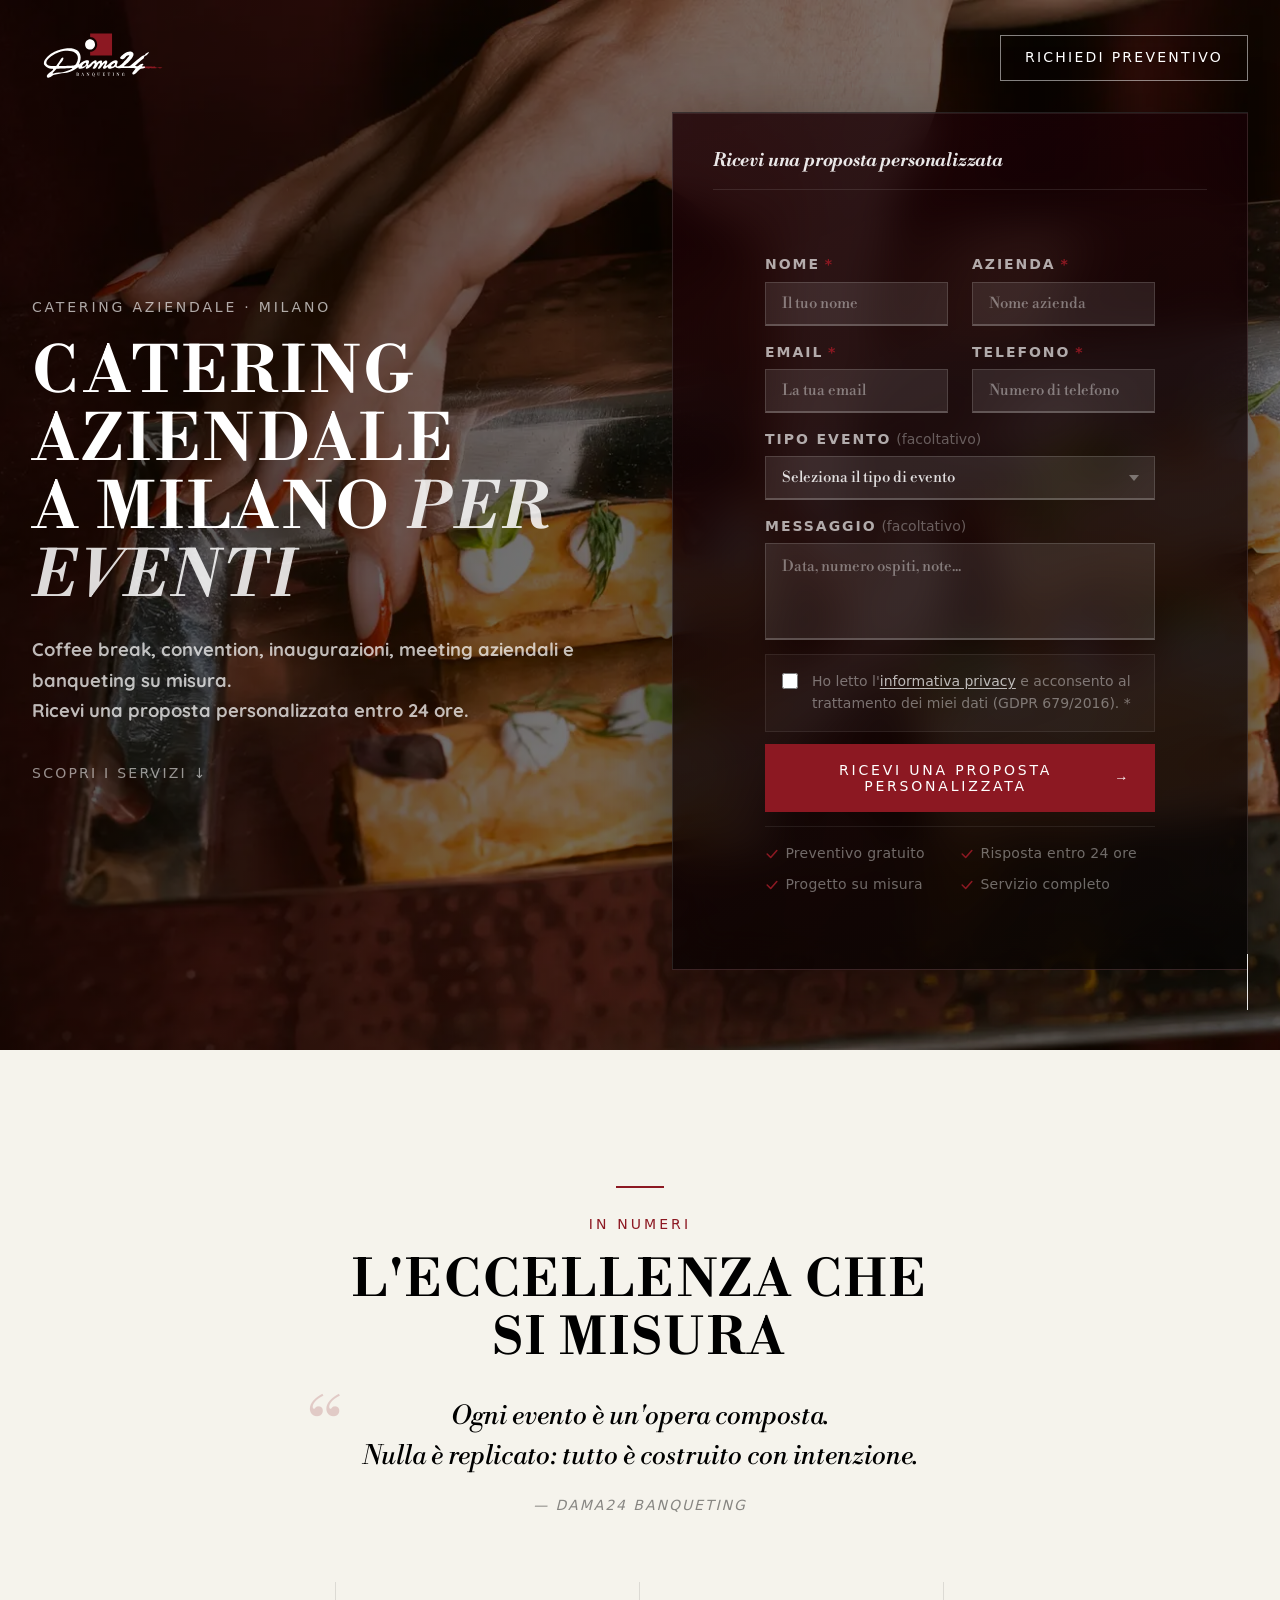
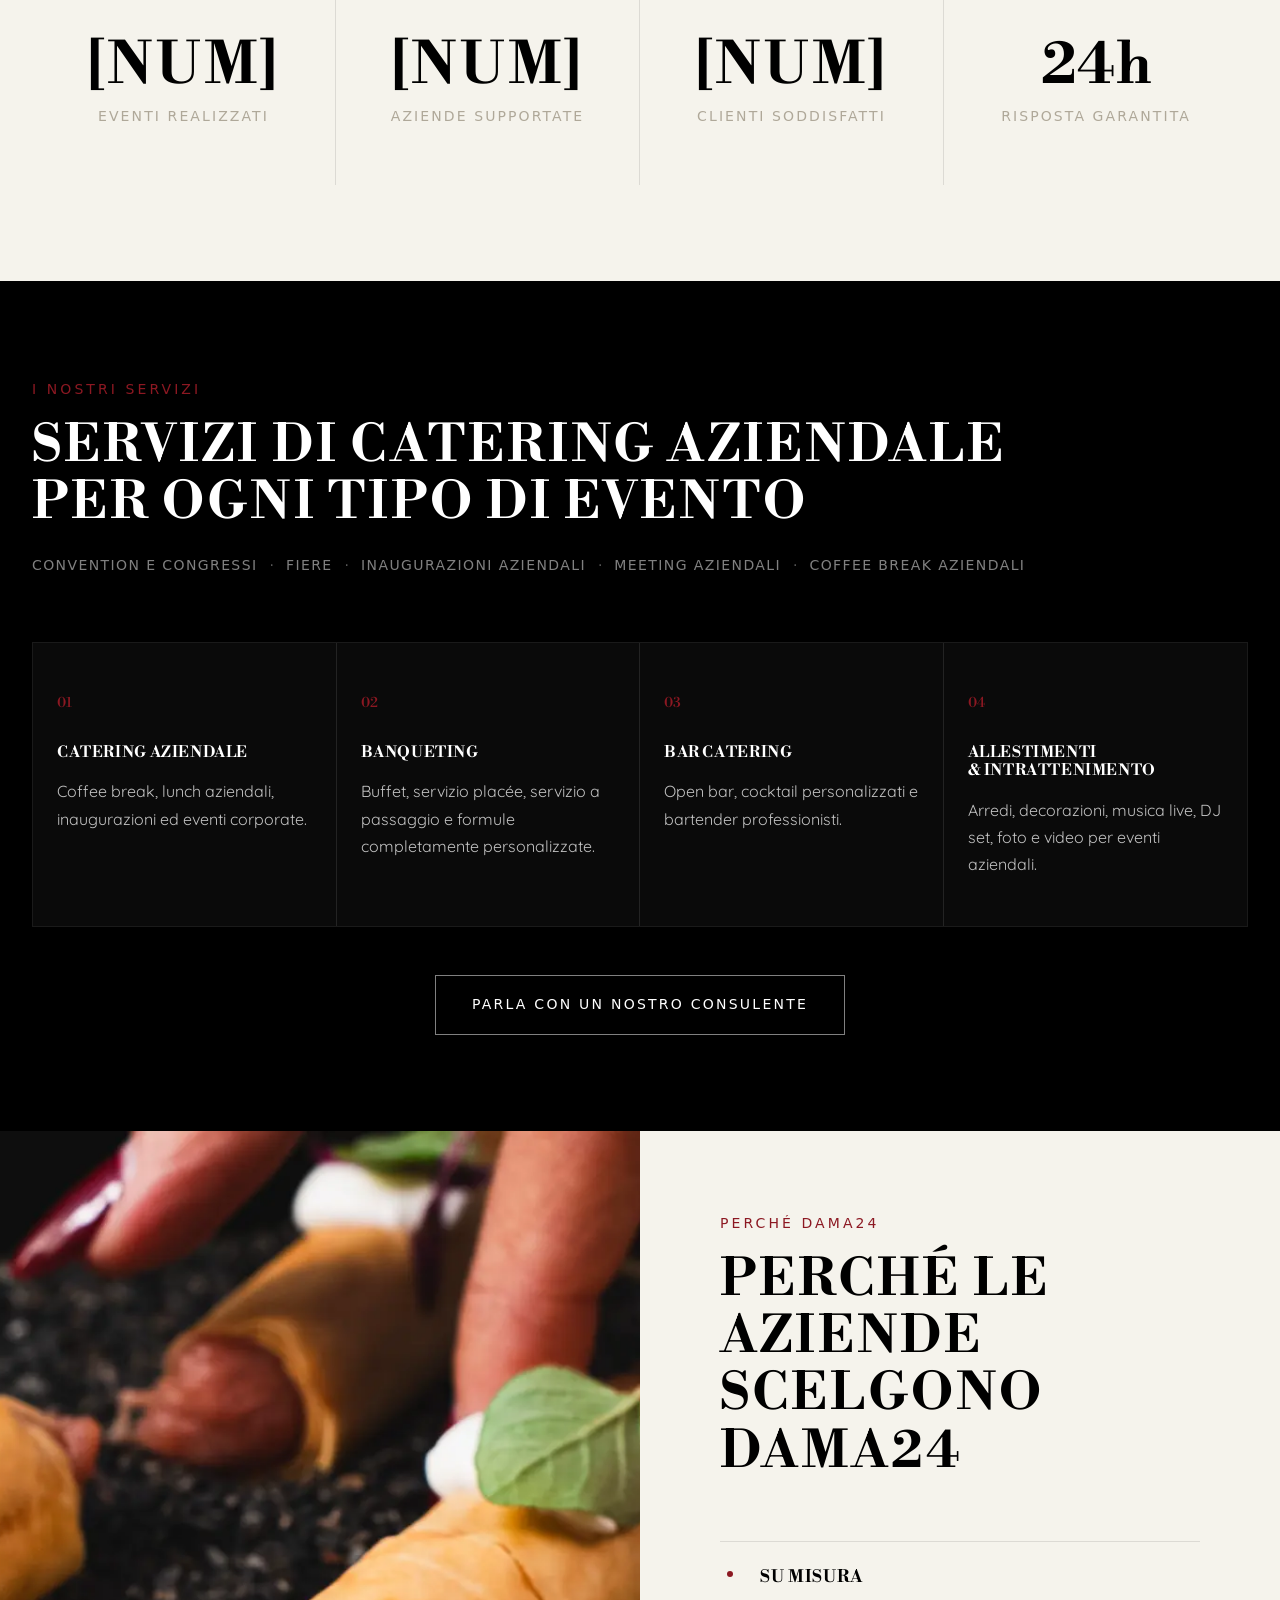
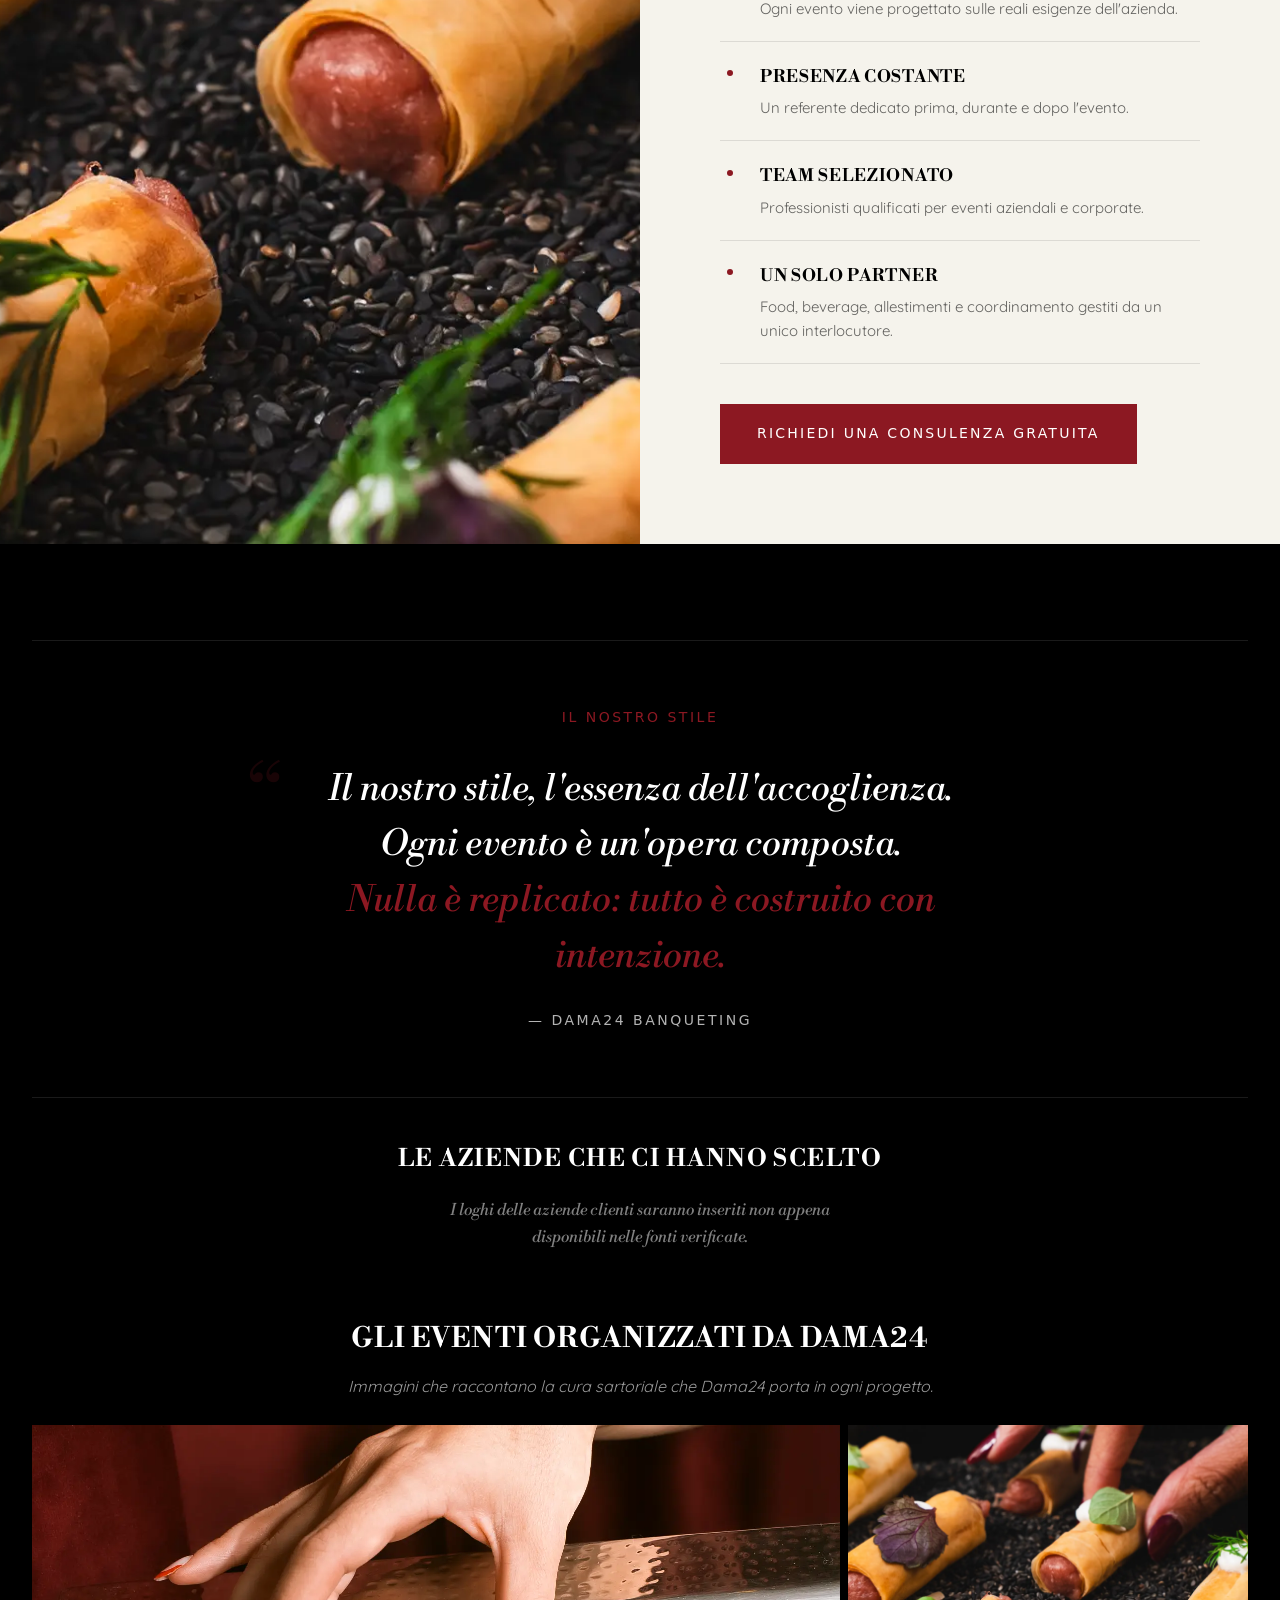
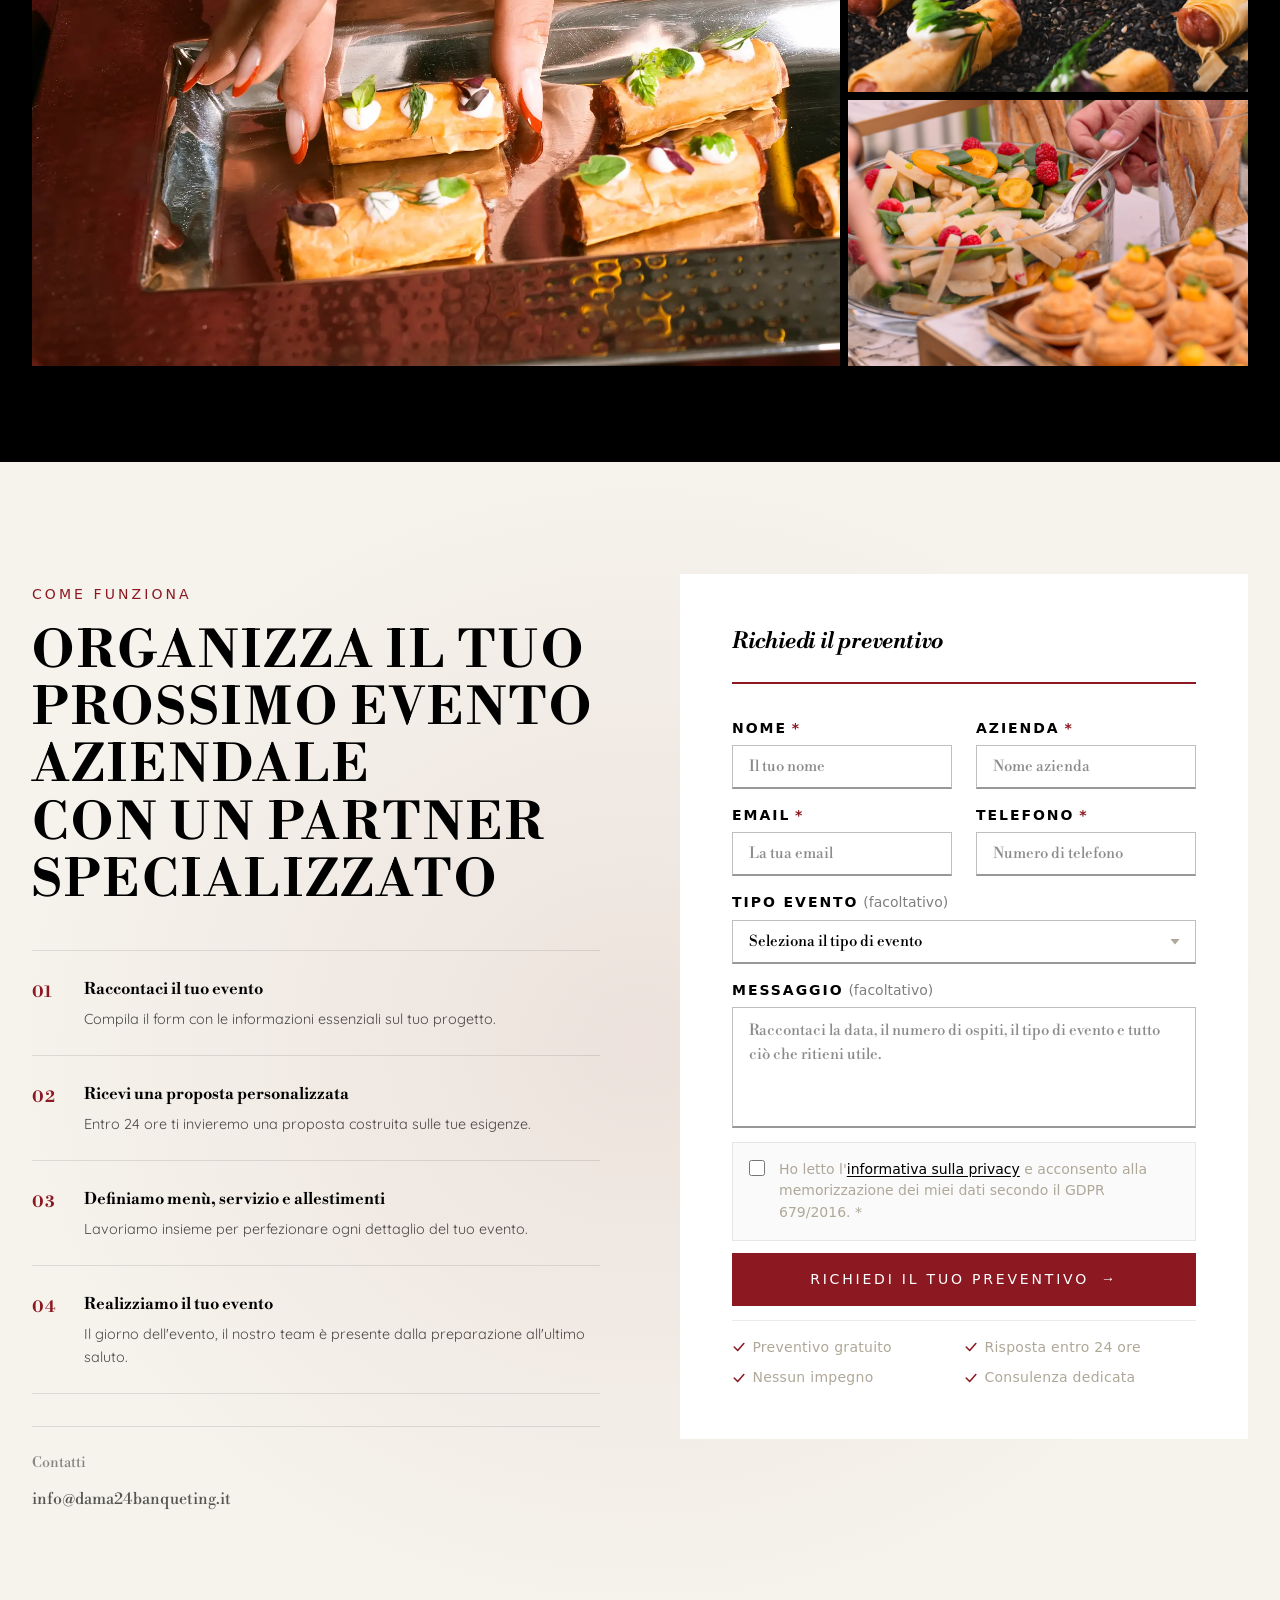
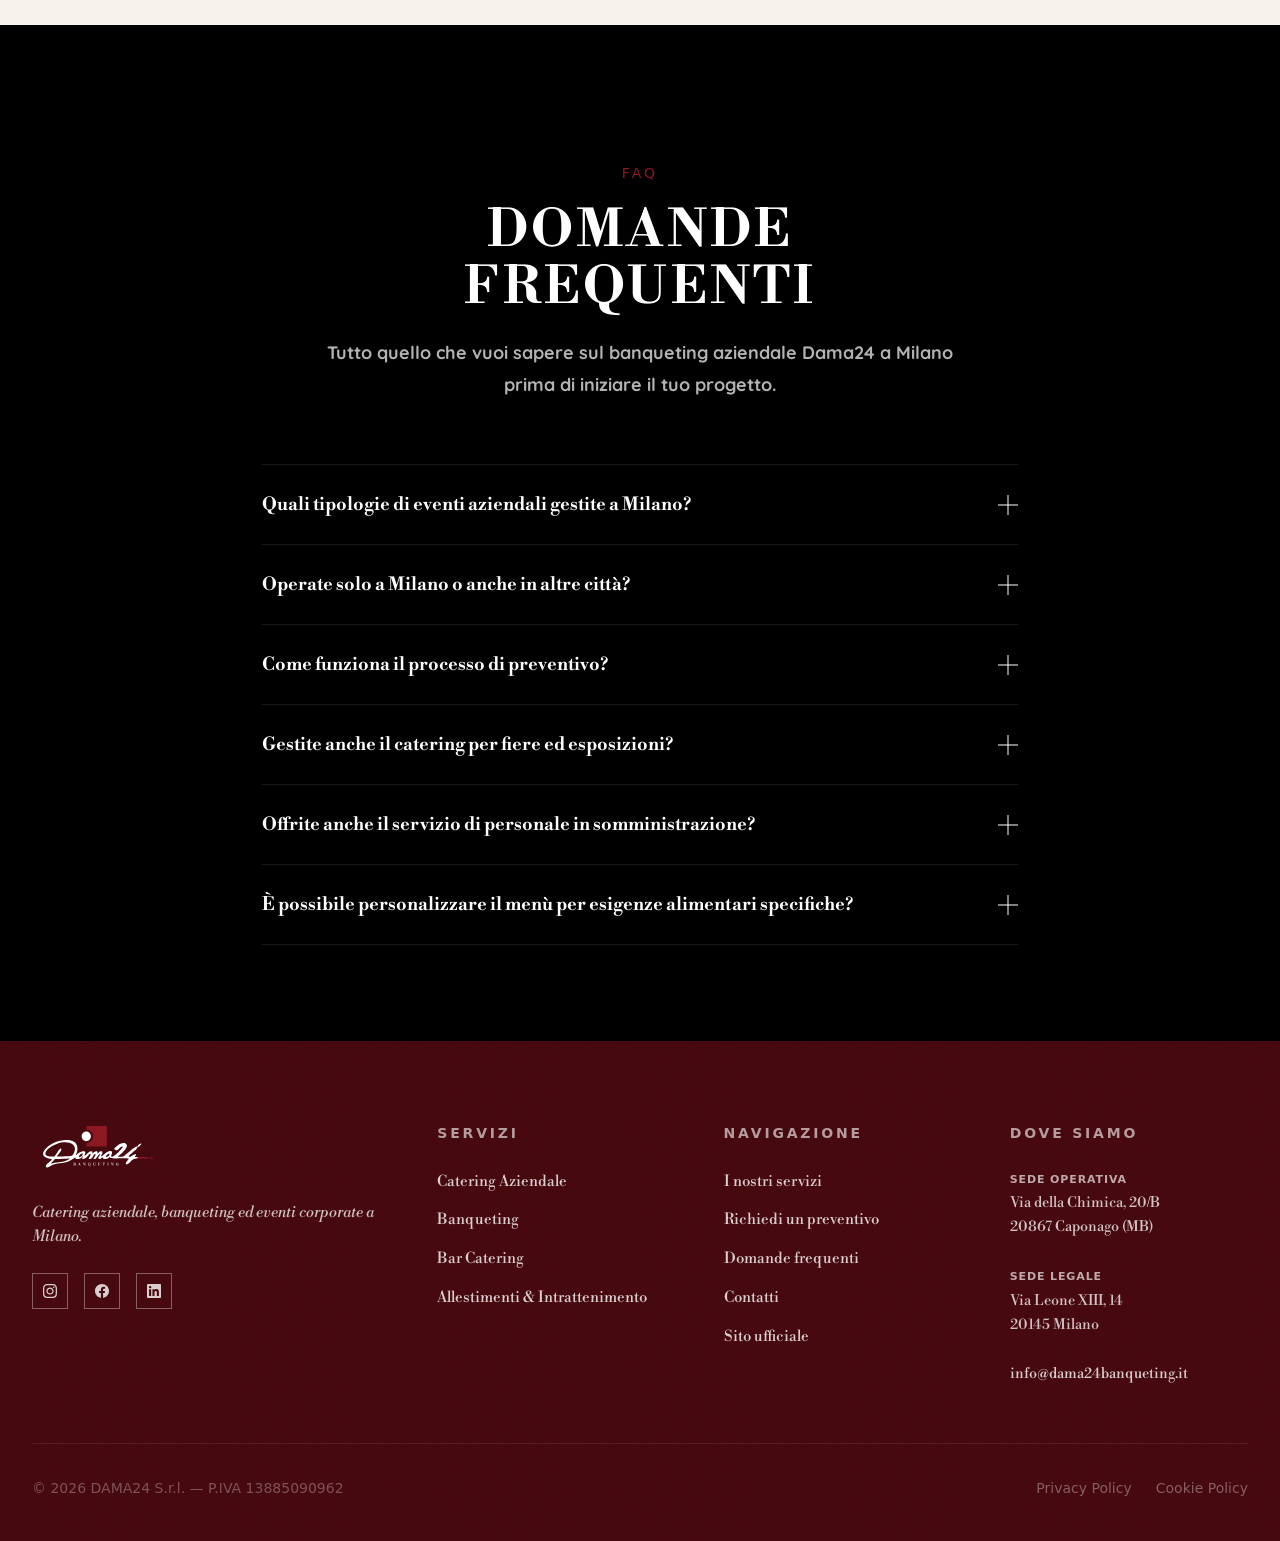
==== commit 85cb2a48: "Set conversion step descriptions to Quicksand regular (400) Co-Authored-By: Claude Sonnet 4.6 <norep" ====
--- a/index.html
+++ b/index.html
@@ -1457,9 +1457,9 @@
     }
 
     .step__desc {
-      font-family: var(--serif);
+      font-family: var(--font-sub);
       font-size: 0.9rem;
-      font-weight: 300;
+      font-weight: 400;
       color: rgba(255,255,255,0.45);
       line-height: 1.6;
     }
@@ -2140,7 +2140,7 @@
       color: #000000;
     }
     .step__desc {
-      color: rgba(0,0,0,0.55);
+      color: rgba(0,0,0,0.7);
     }
     .conversion__detail-label {
       color: #8C1822;
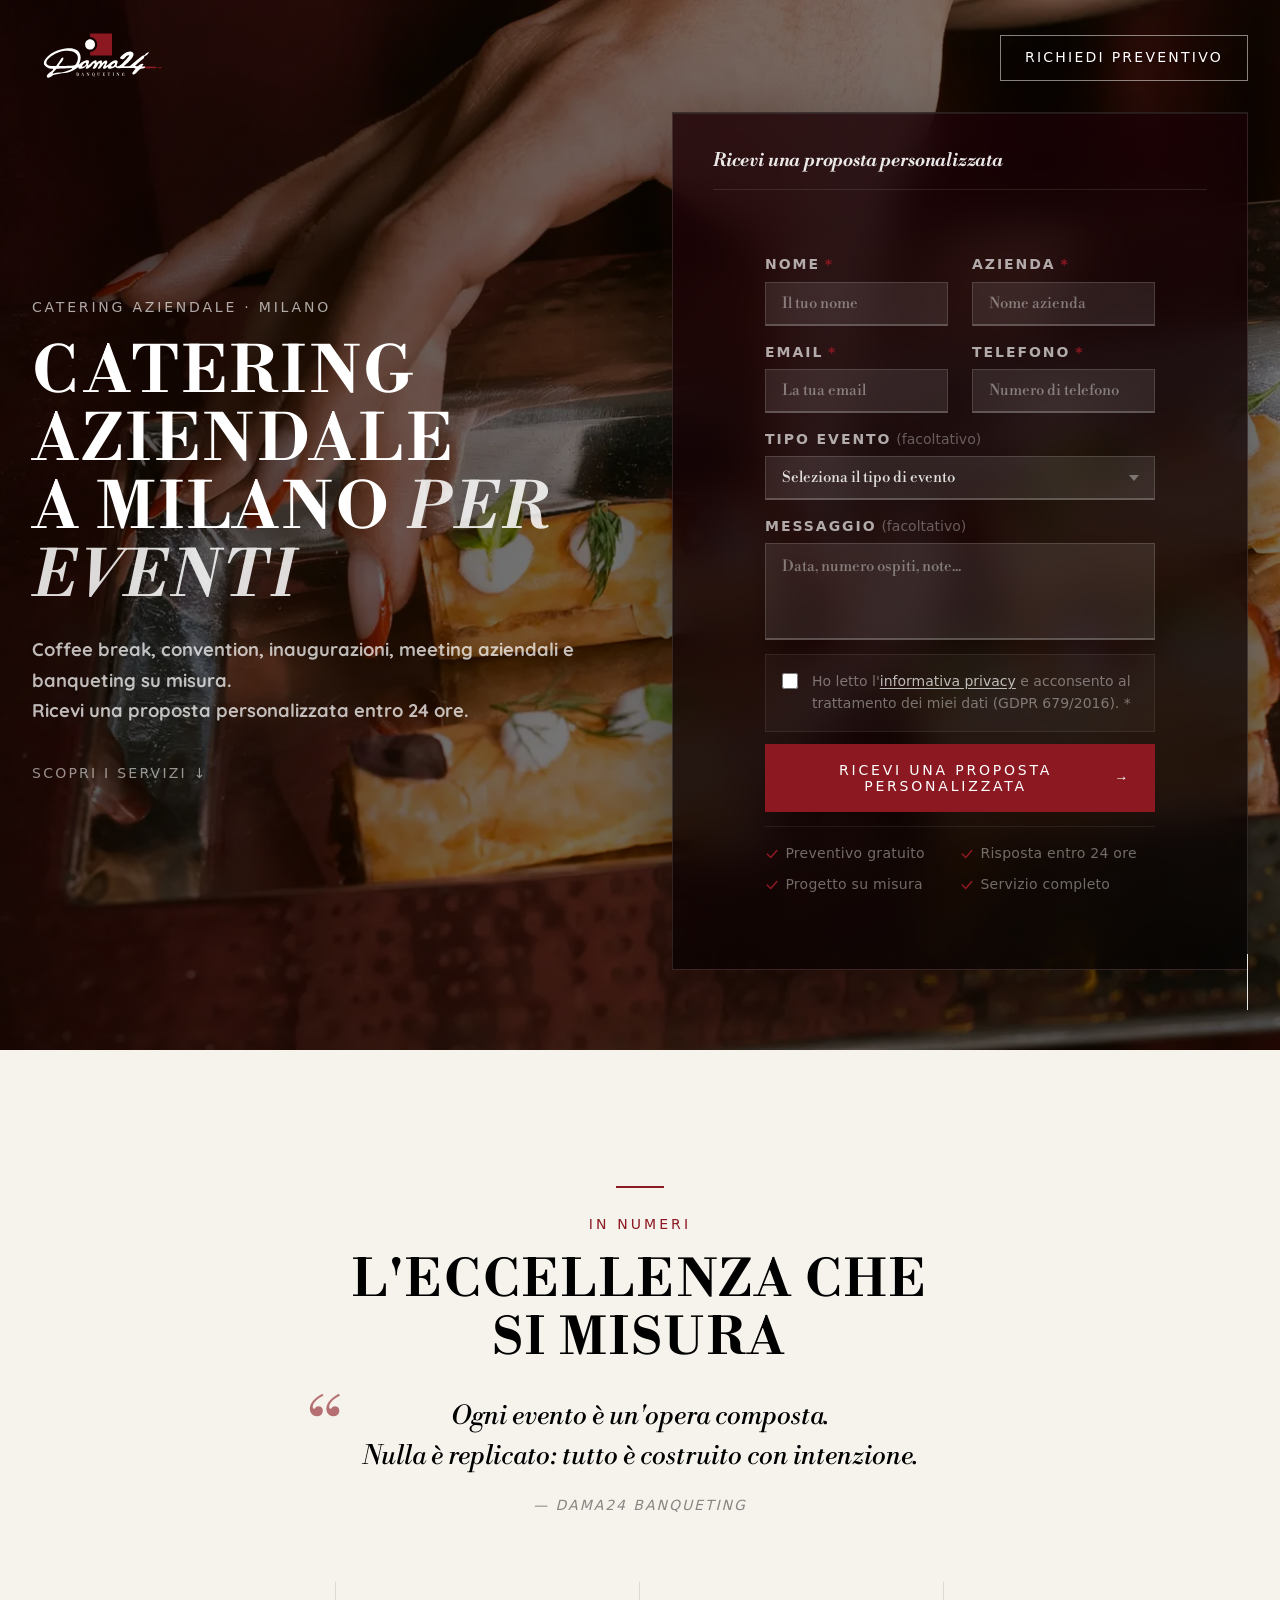
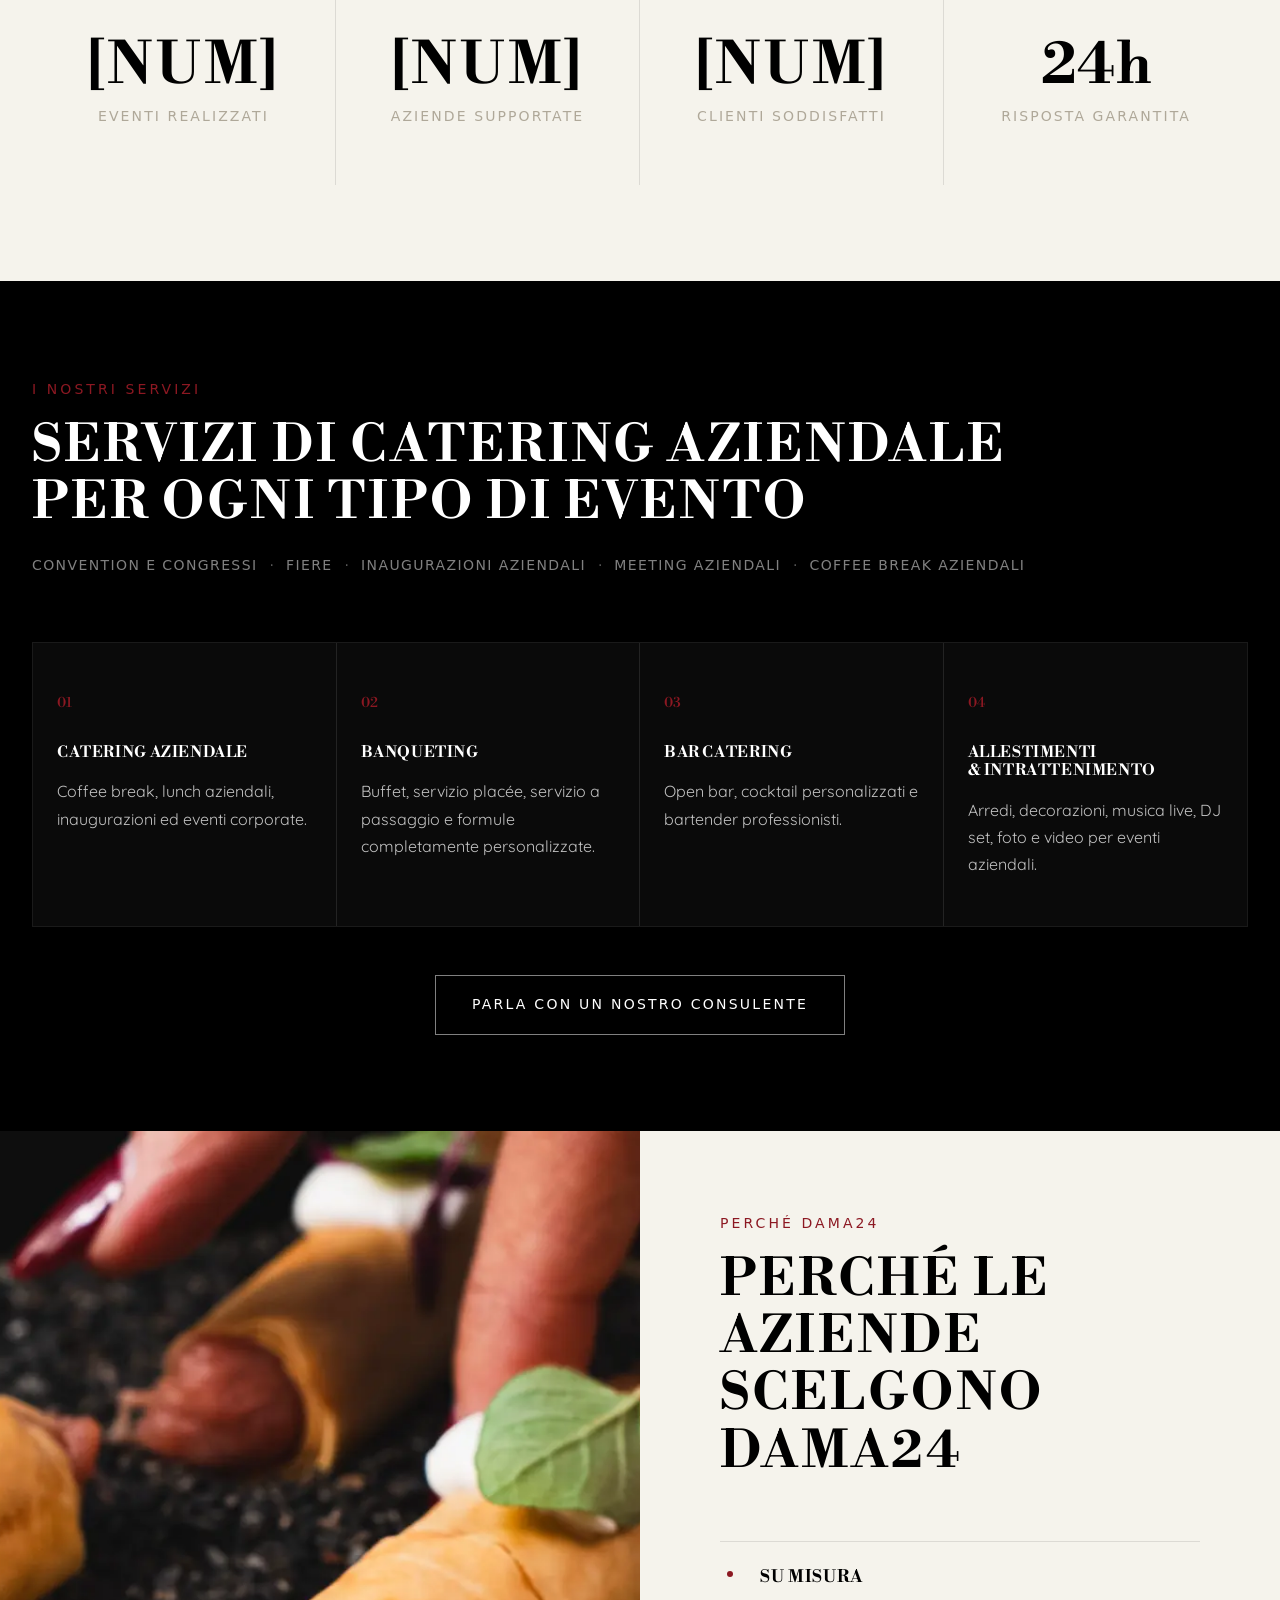
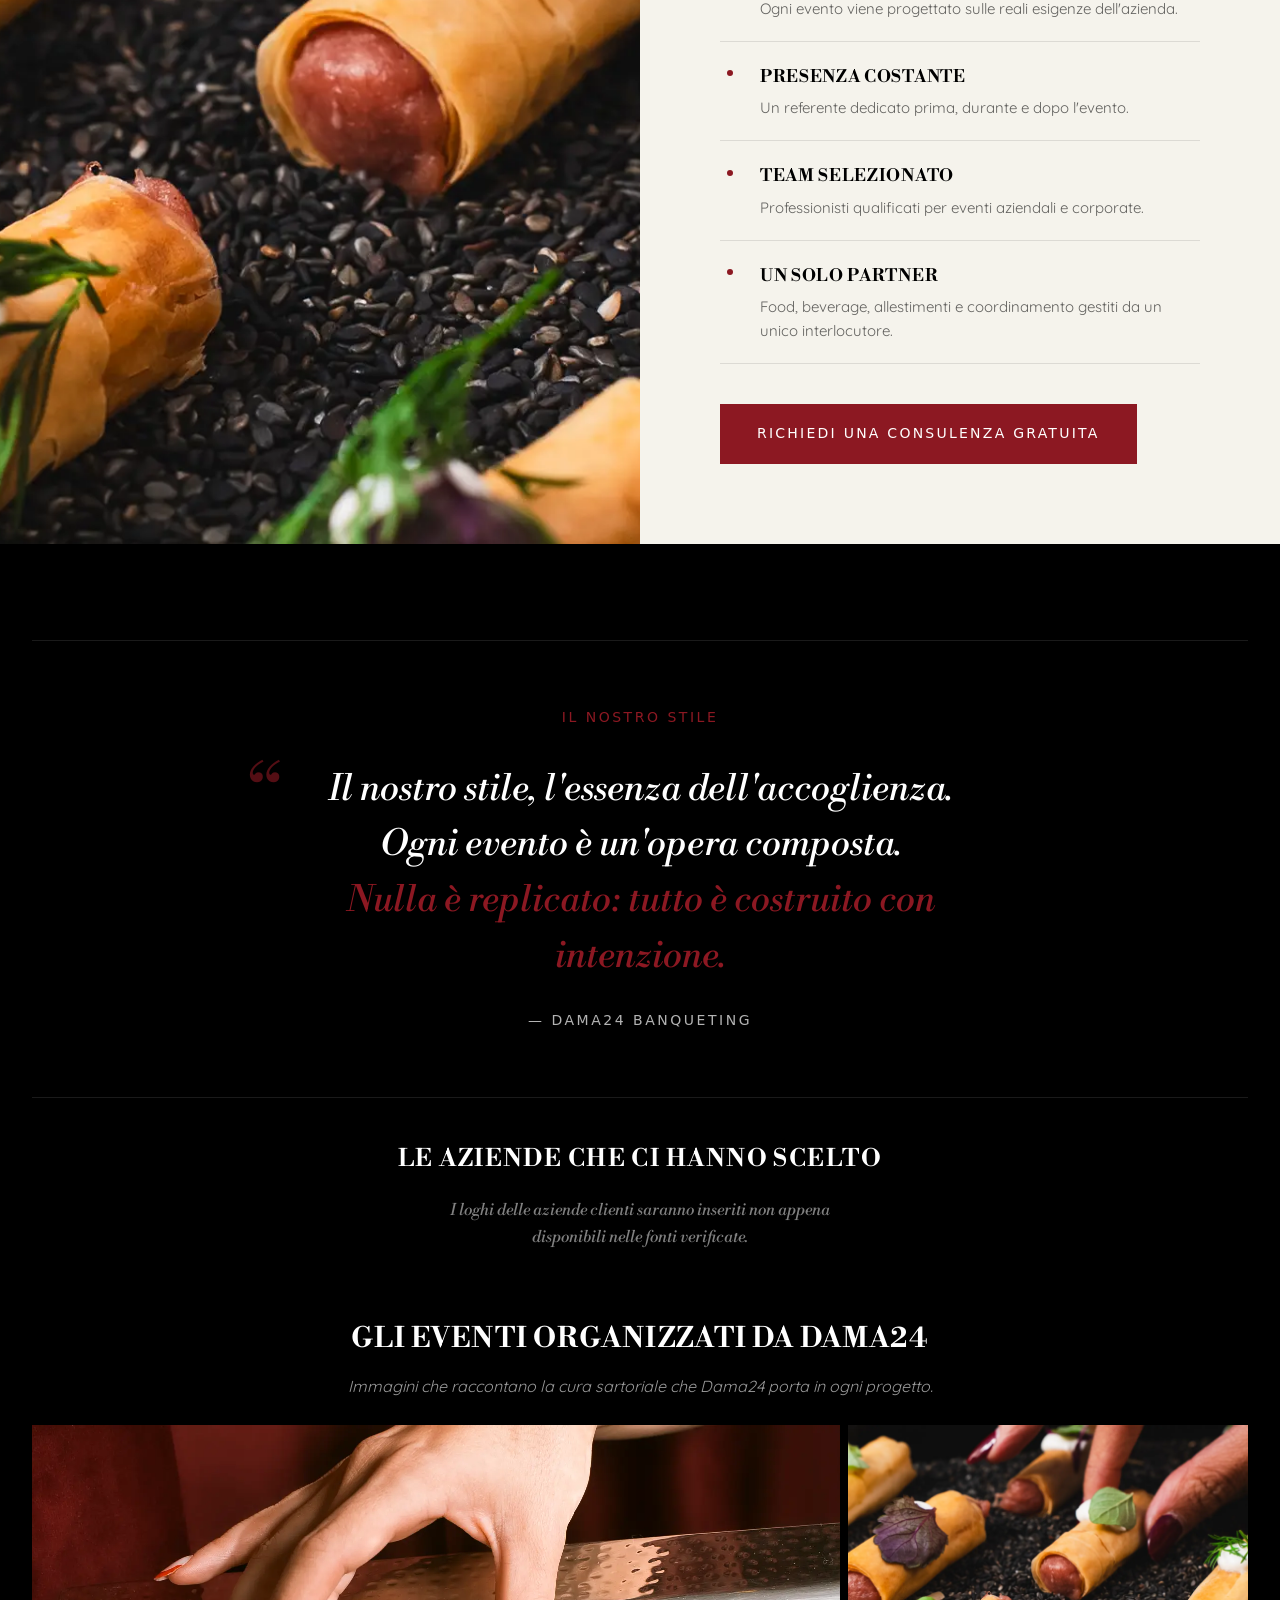
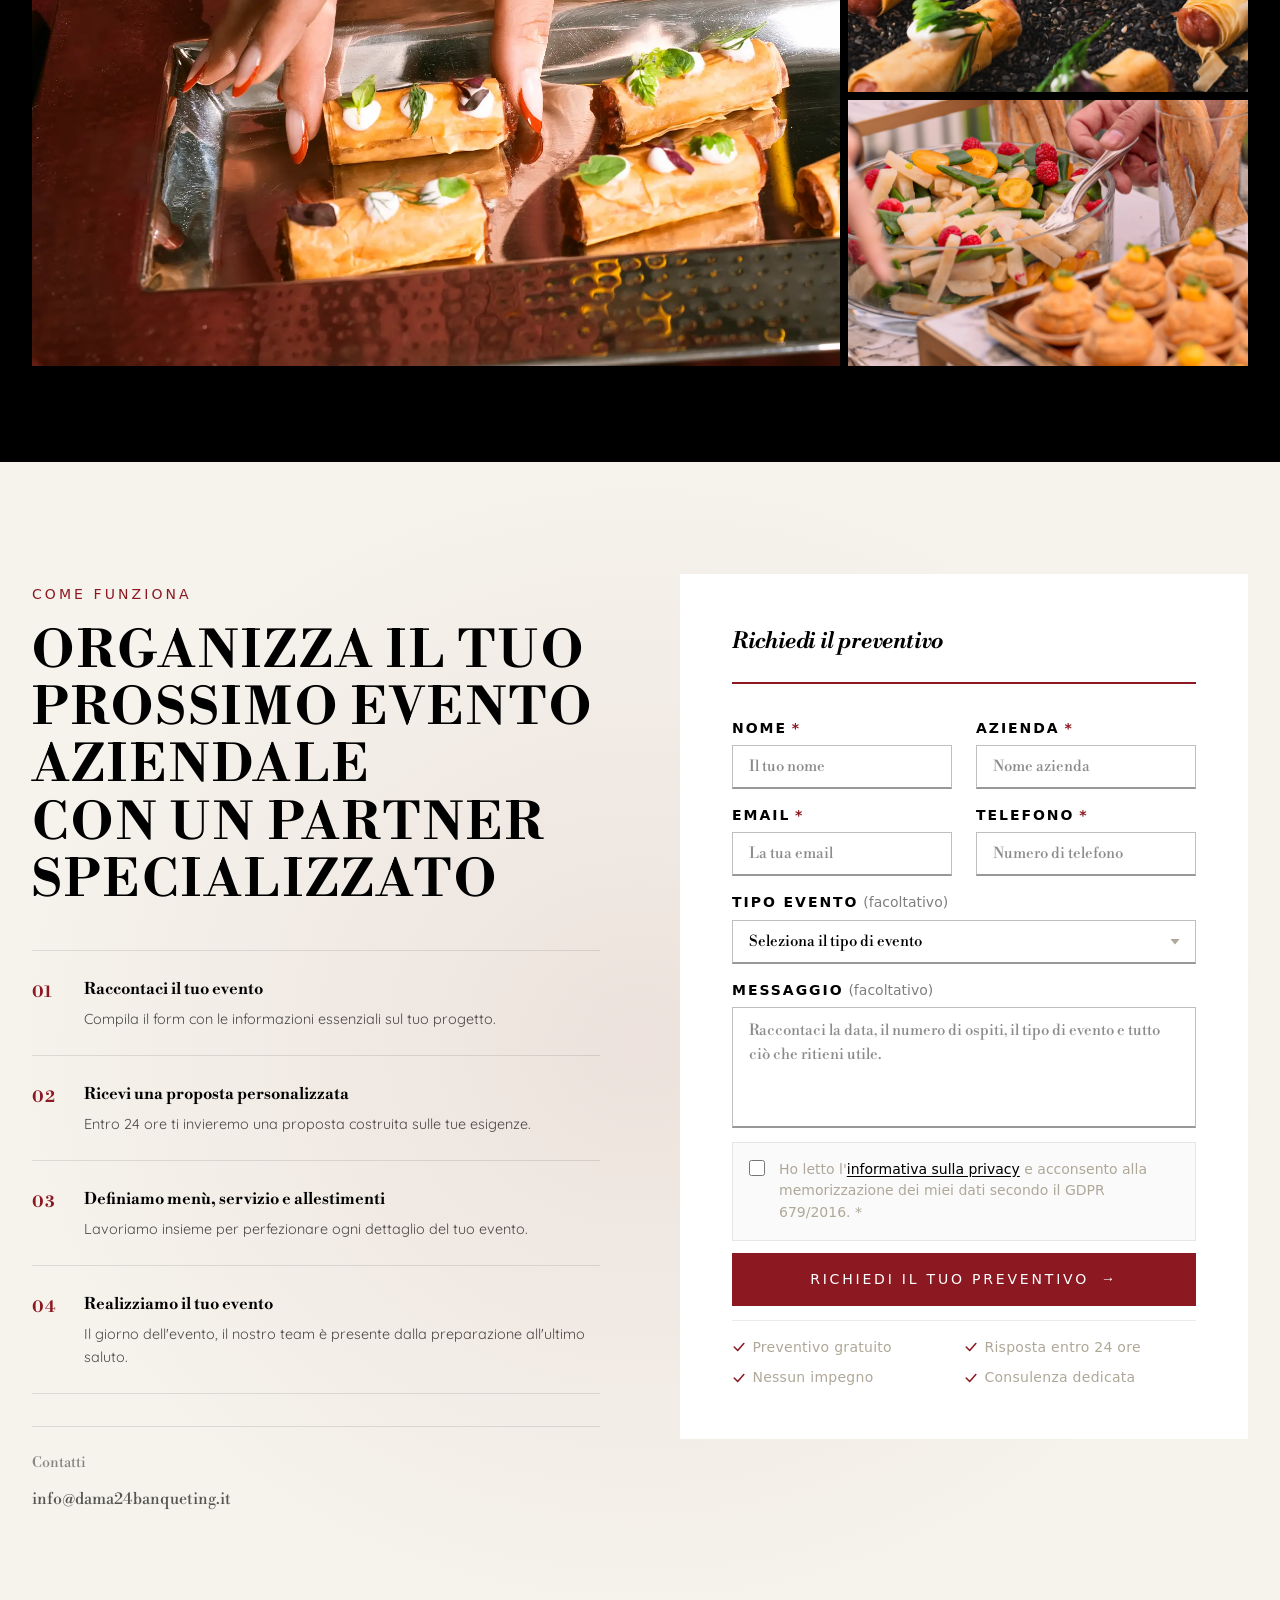
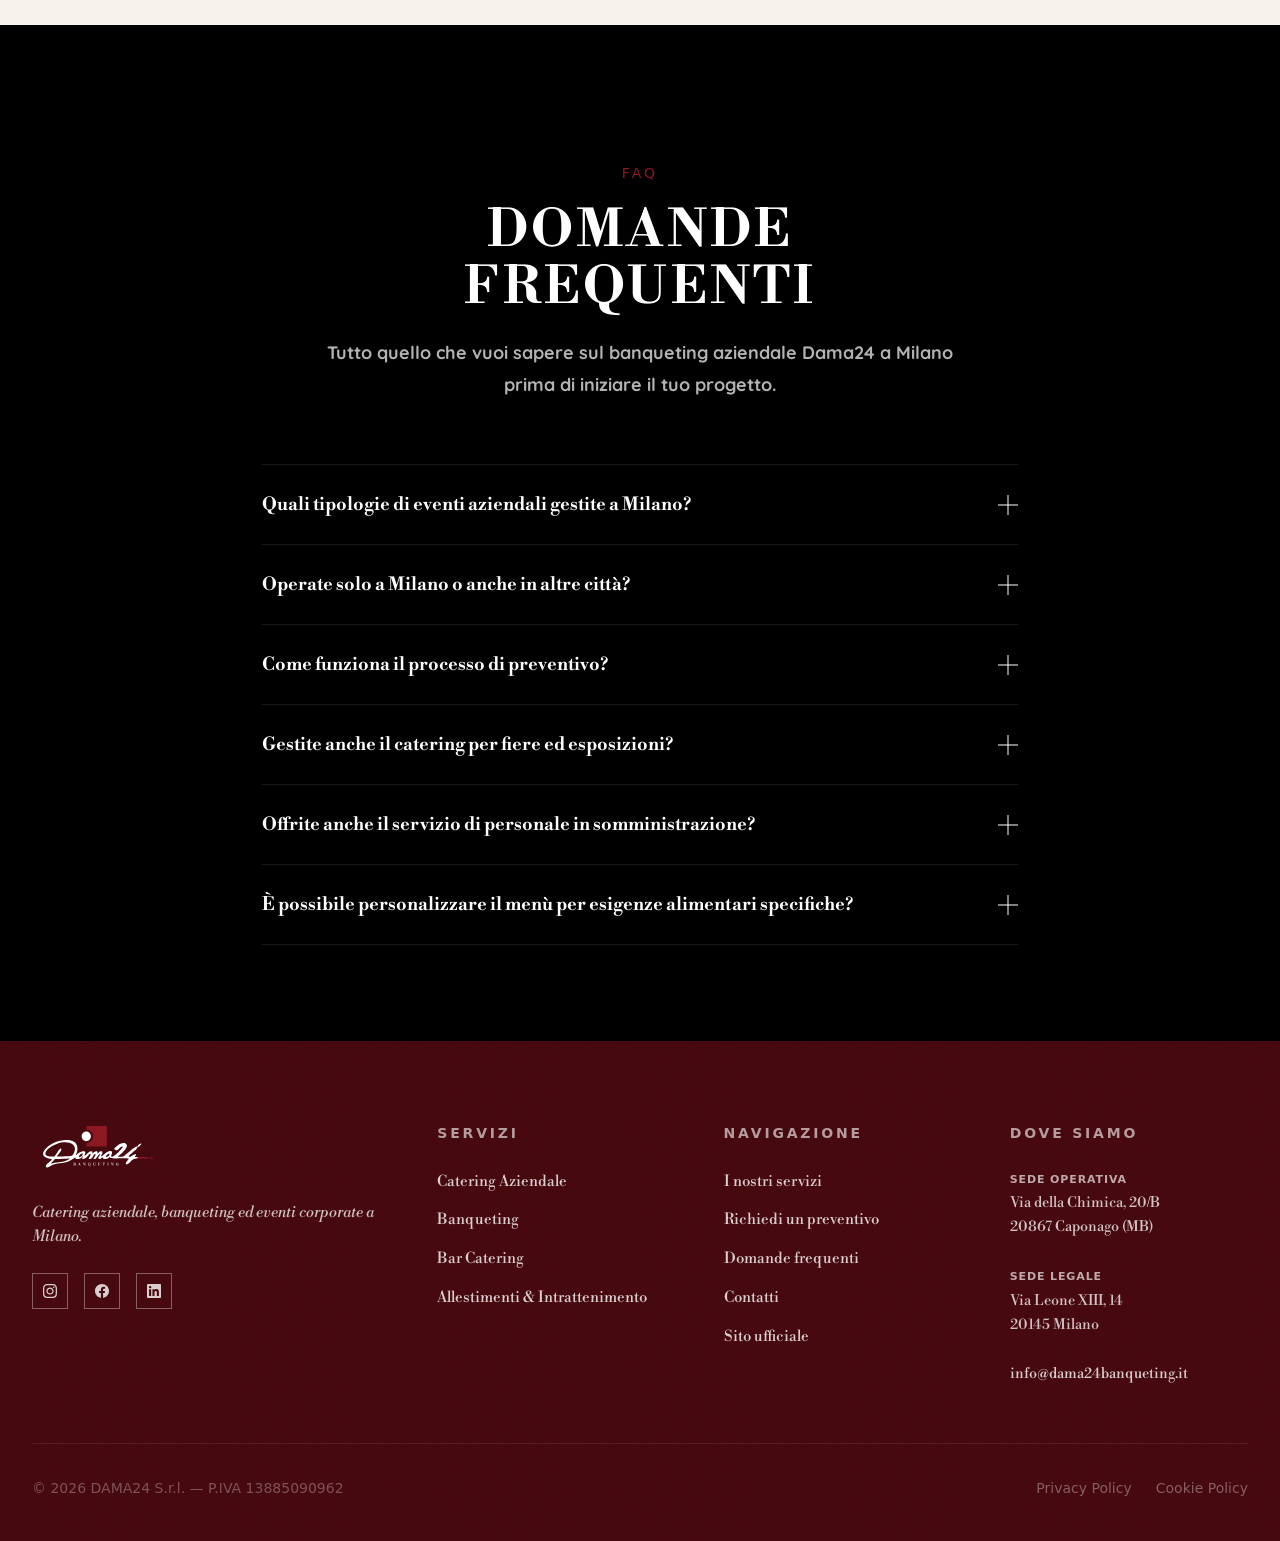
==== commit 2d9d0bcc: "Increase quote symbol visibility; enforce 12mm logo min-height via CSS only Co-Authored-By: Claude S" ====
--- a/index.html
+++ b/index.html
@@ -1898,7 +1898,7 @@
       font-size: 5rem;
       line-height: 1;
       color: var(--bordeaux);
-      opacity: 0.18;
+      opacity: 0.6;
       position: absolute;
       top: -0.5rem;
       left: -1.25rem;
@@ -2207,12 +2207,10 @@
     <a href="/" aria-label="Dama24 Banqueting — torna alla home">
       <img src="Loghi/logo_banqueting bianco.svg"
            alt="Dama24 Banqueting"
-           class="nav__logo nav__logo--white"
-           height="40" />
+           class="nav__logo nav__logo--white" />
       <img src="Loghi/logo_banqueting nero.svg"
            alt="Dama24 Banqueting"
-           class="nav__logo nav__logo--dark"
-           height="40" />
+           class="nav__logo nav__logo--dark" />
     </a>
     <a href="#preventivo" class="nav__cta" aria-label="Richiedi un preventivo">Richiedi preventivo</a>
   </nav>
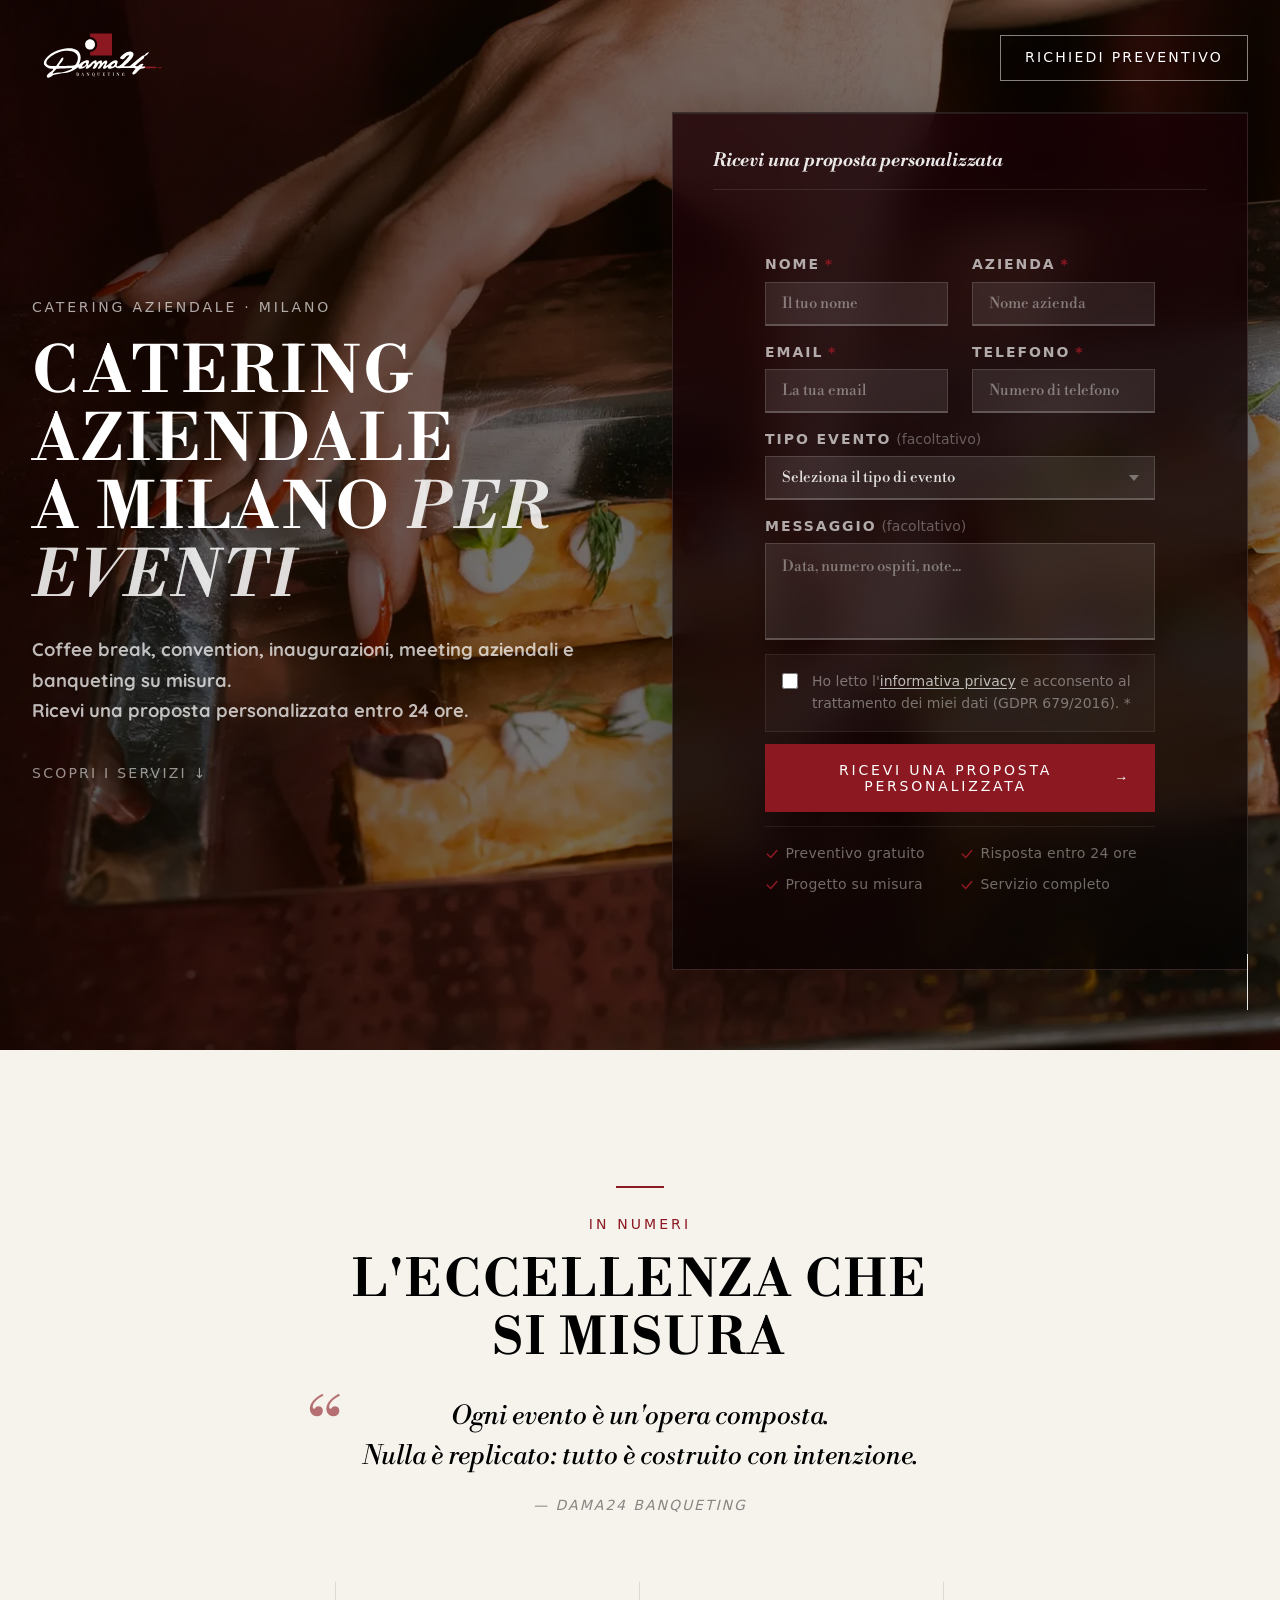
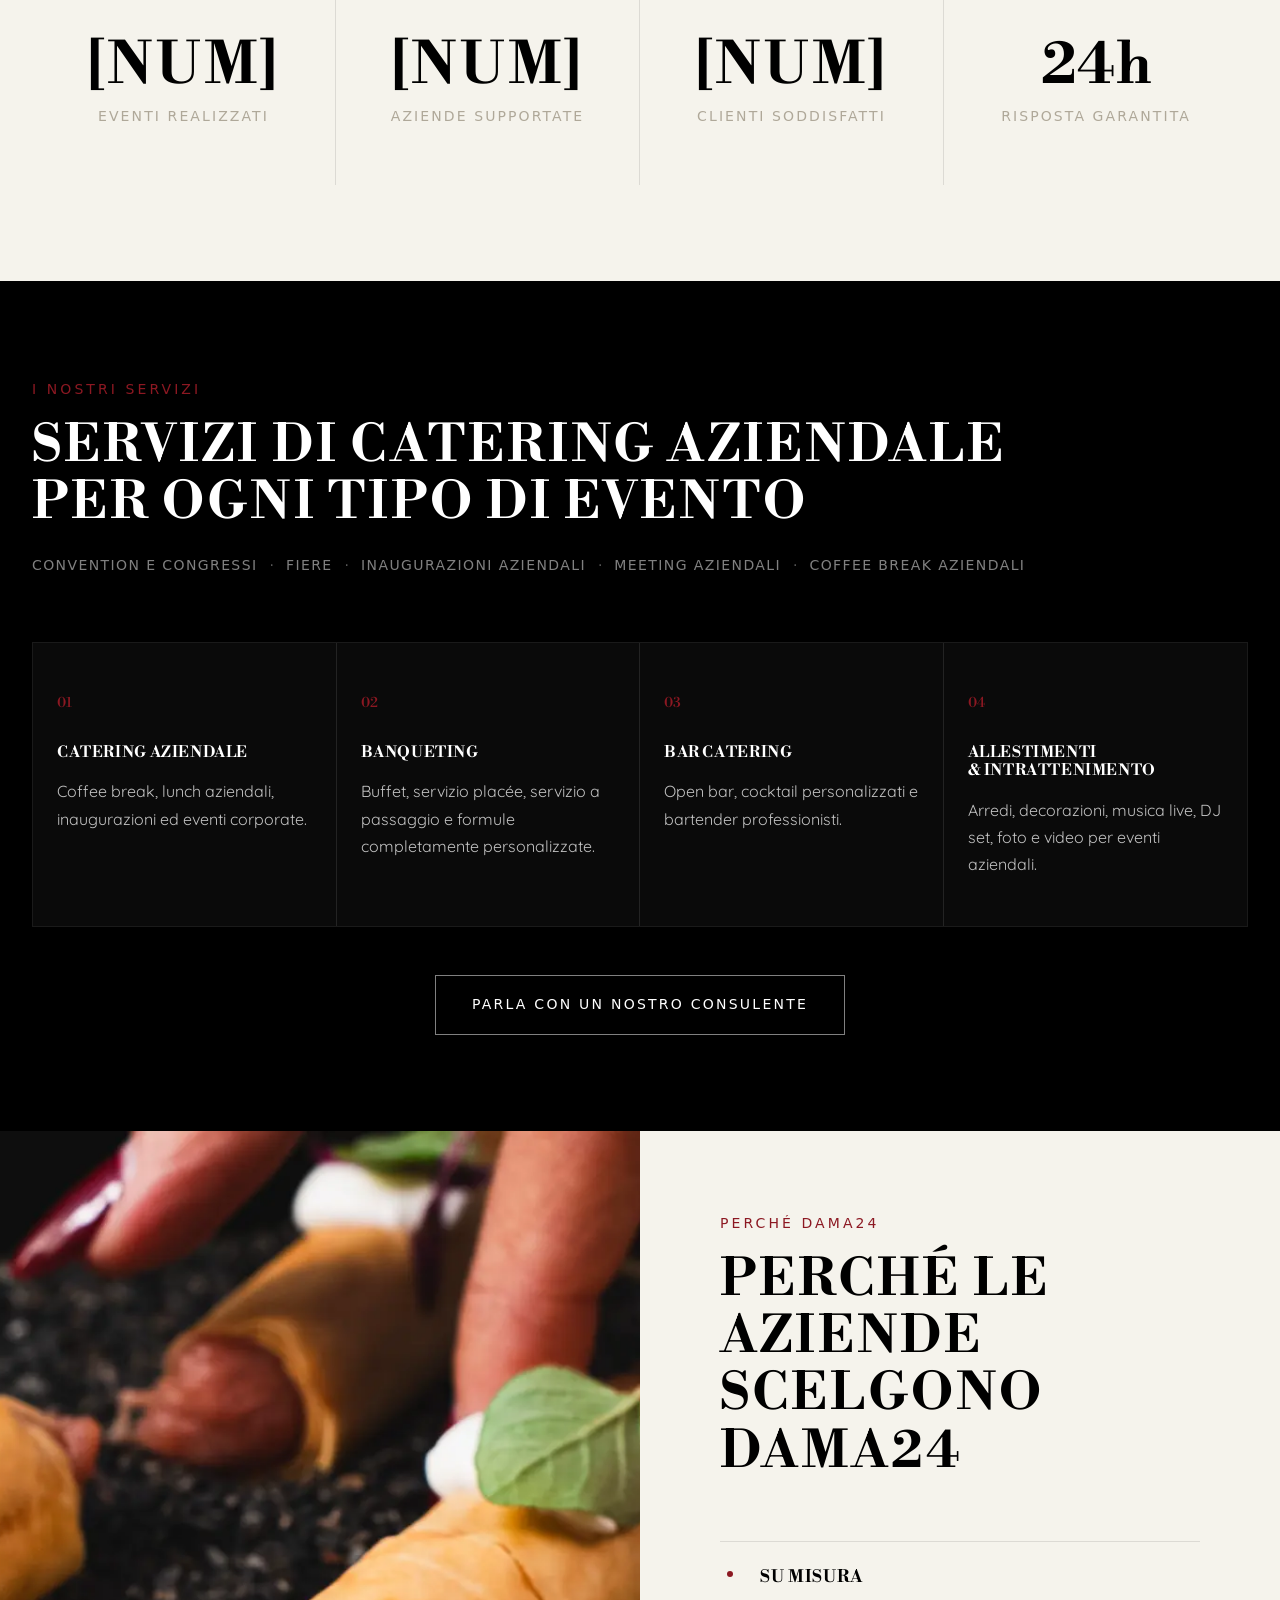
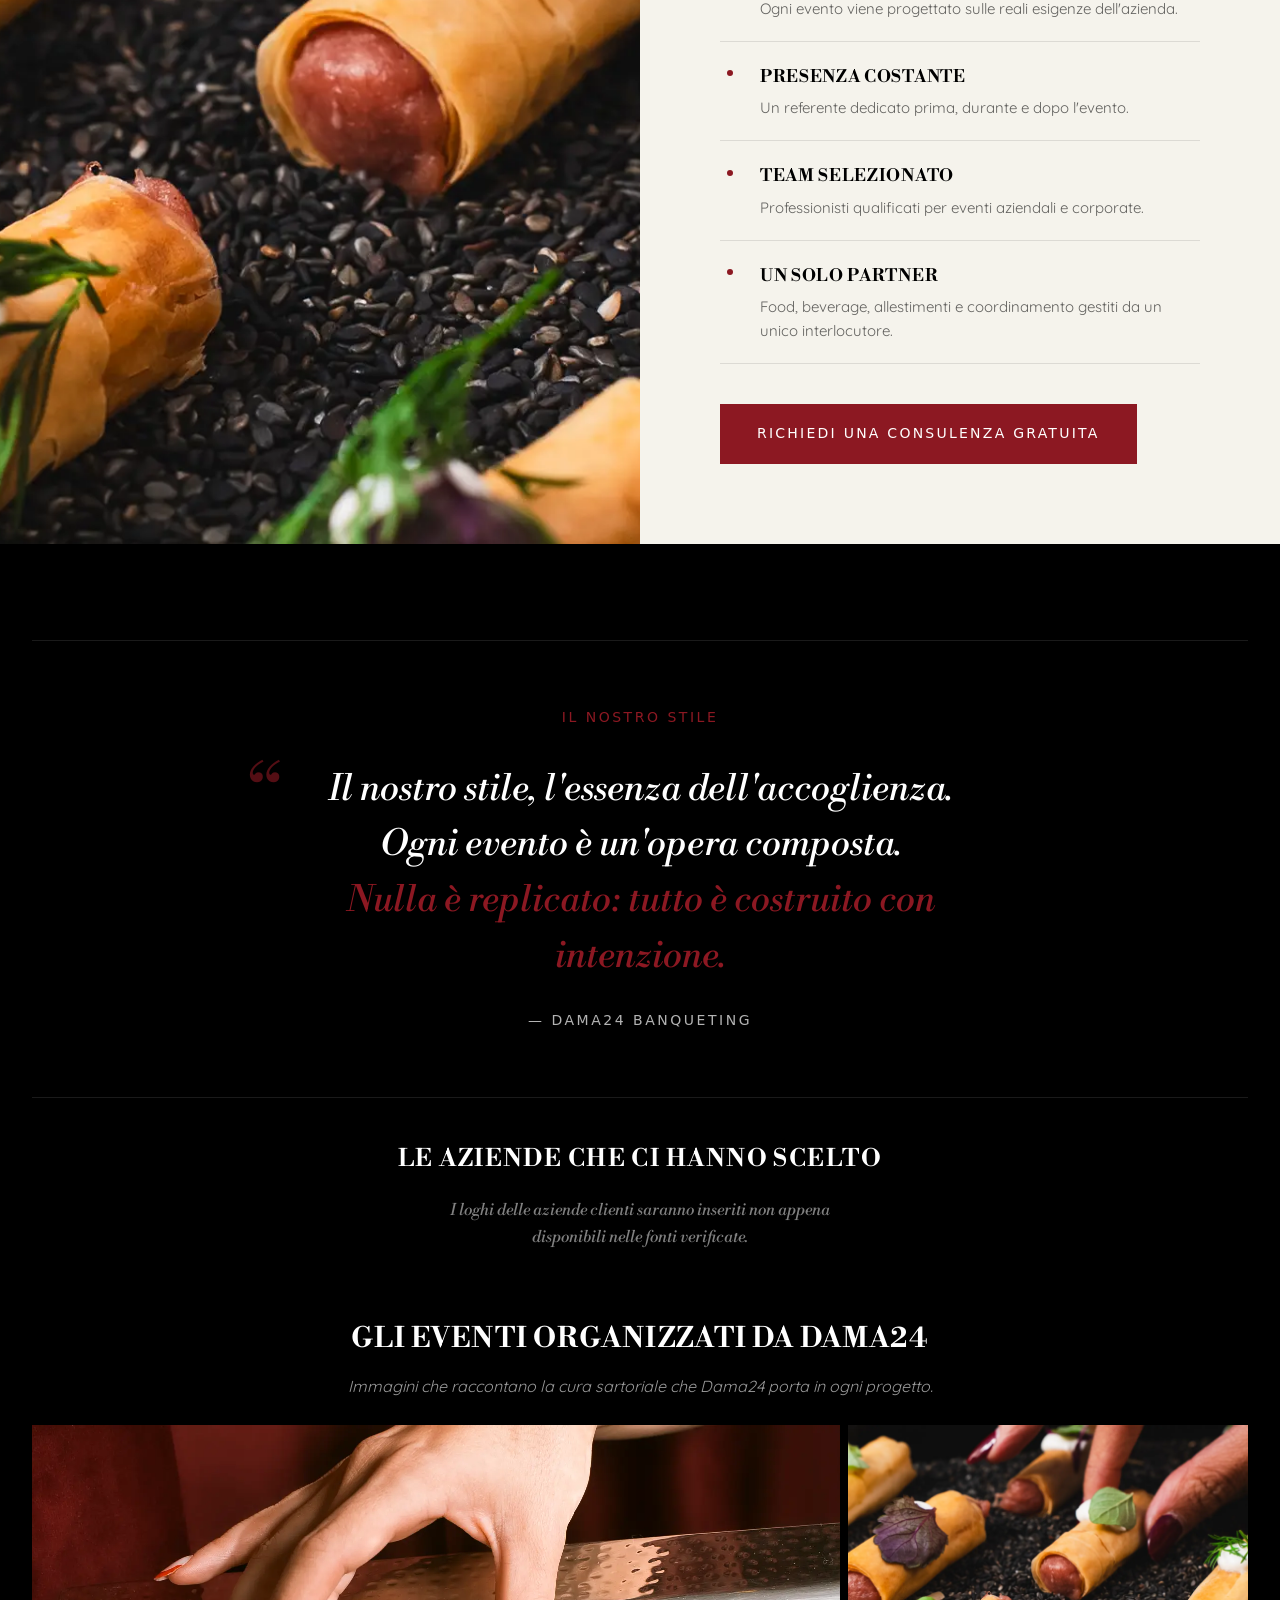
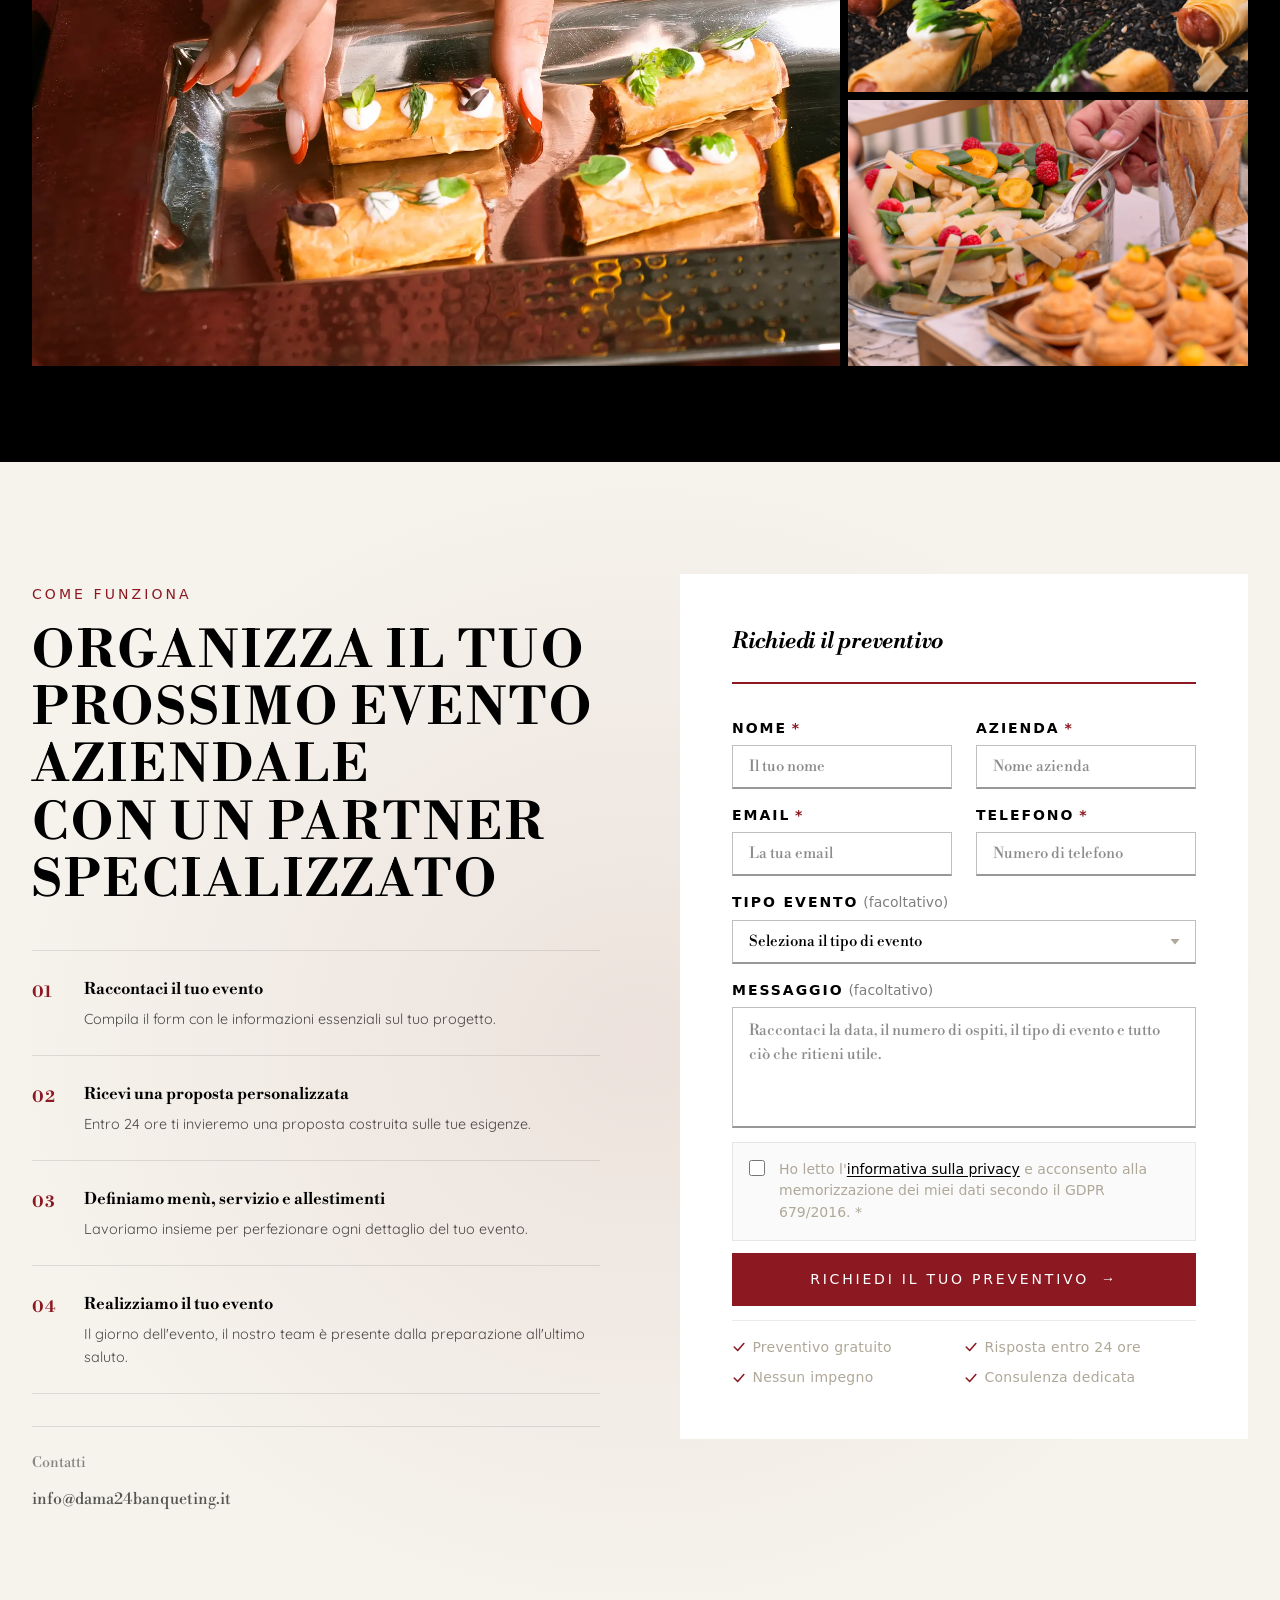
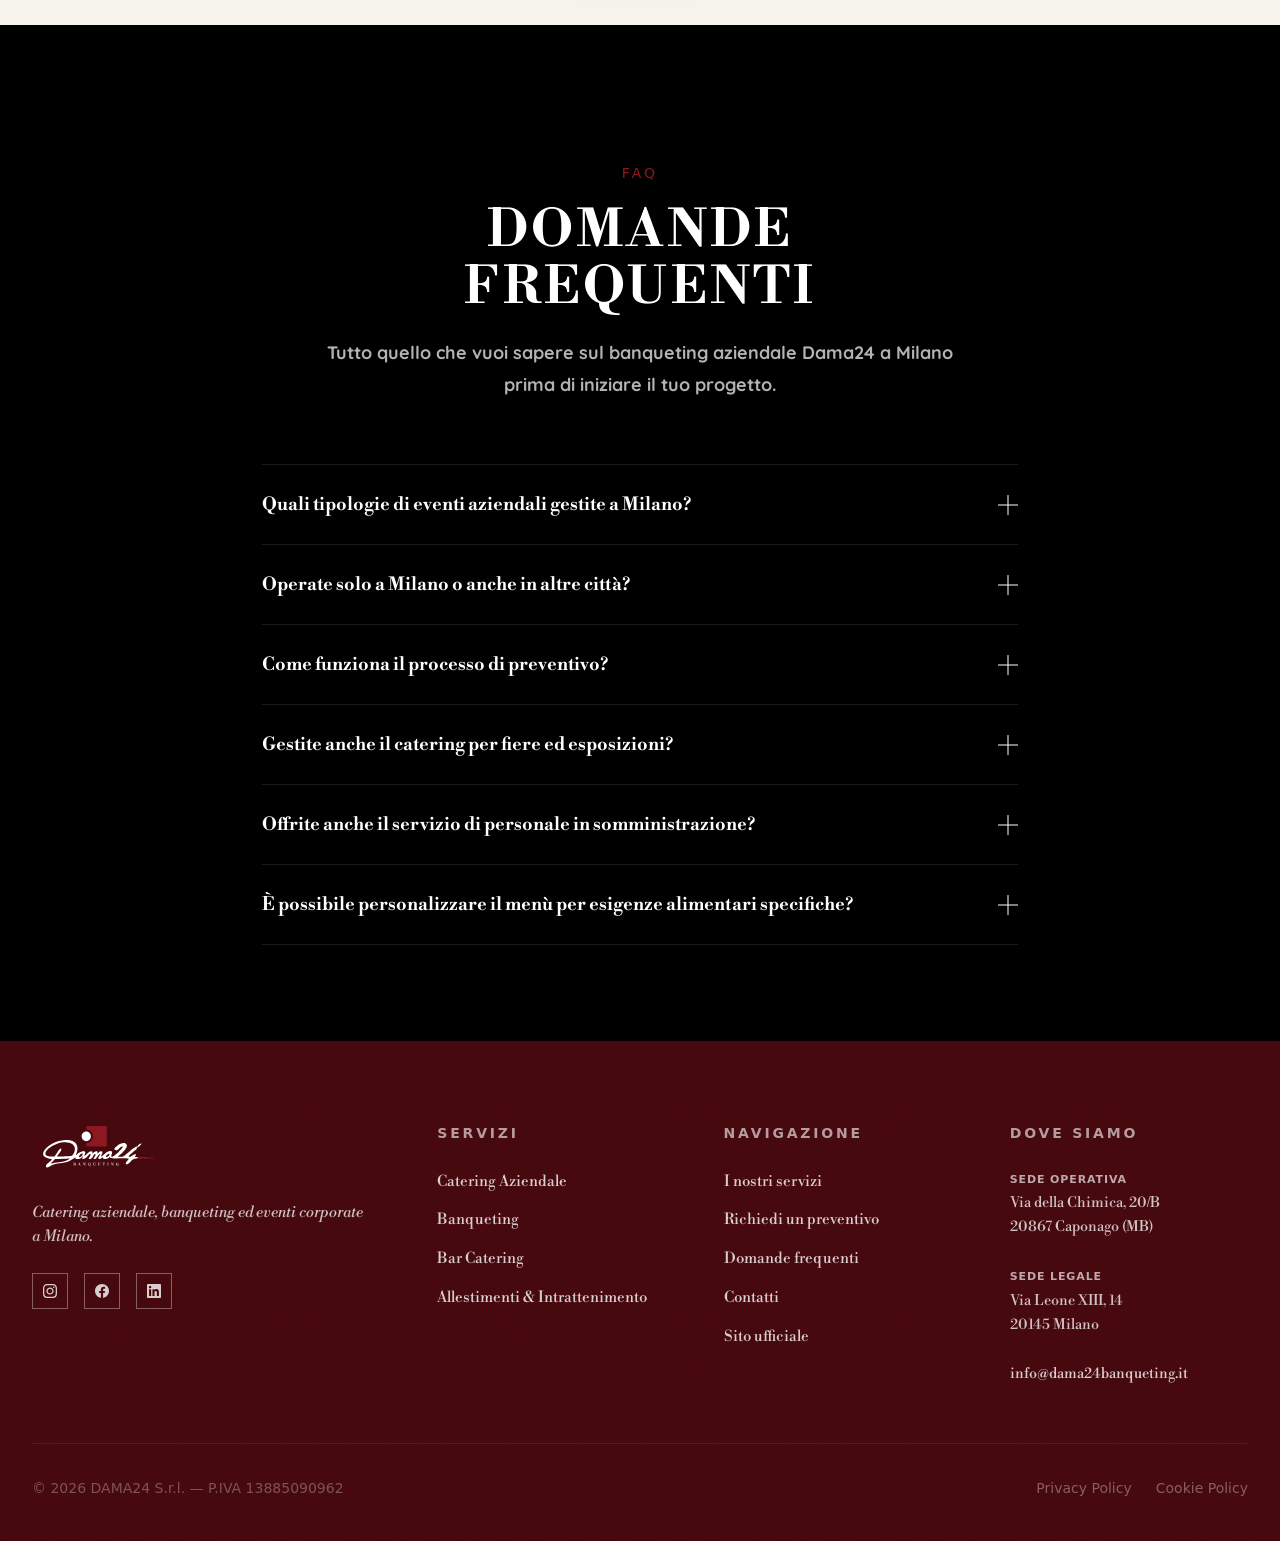
==== commit c9275b3d: "Prevent line break before 'Milano' in footer tagline Co-Authored-By: Claude Sonnet 4.6 <noreply@anth" ====
--- a/index.html
+++ b/index.html
@@ -2827,7 +2827,7 @@
                class="footer__logo"
                loading="lazy" />
           <p class="footer__tagline">
-            Catering aziendale, banqueting ed eventi corporate a Milano.
+            Catering aziendale, banqueting ed eventi corporate a&nbsp;Milano.
           </p>
           <nav class="footer__social" aria-label="Seguici sui social">
             <a href="https://www.instagram.com/dama24banqueting"
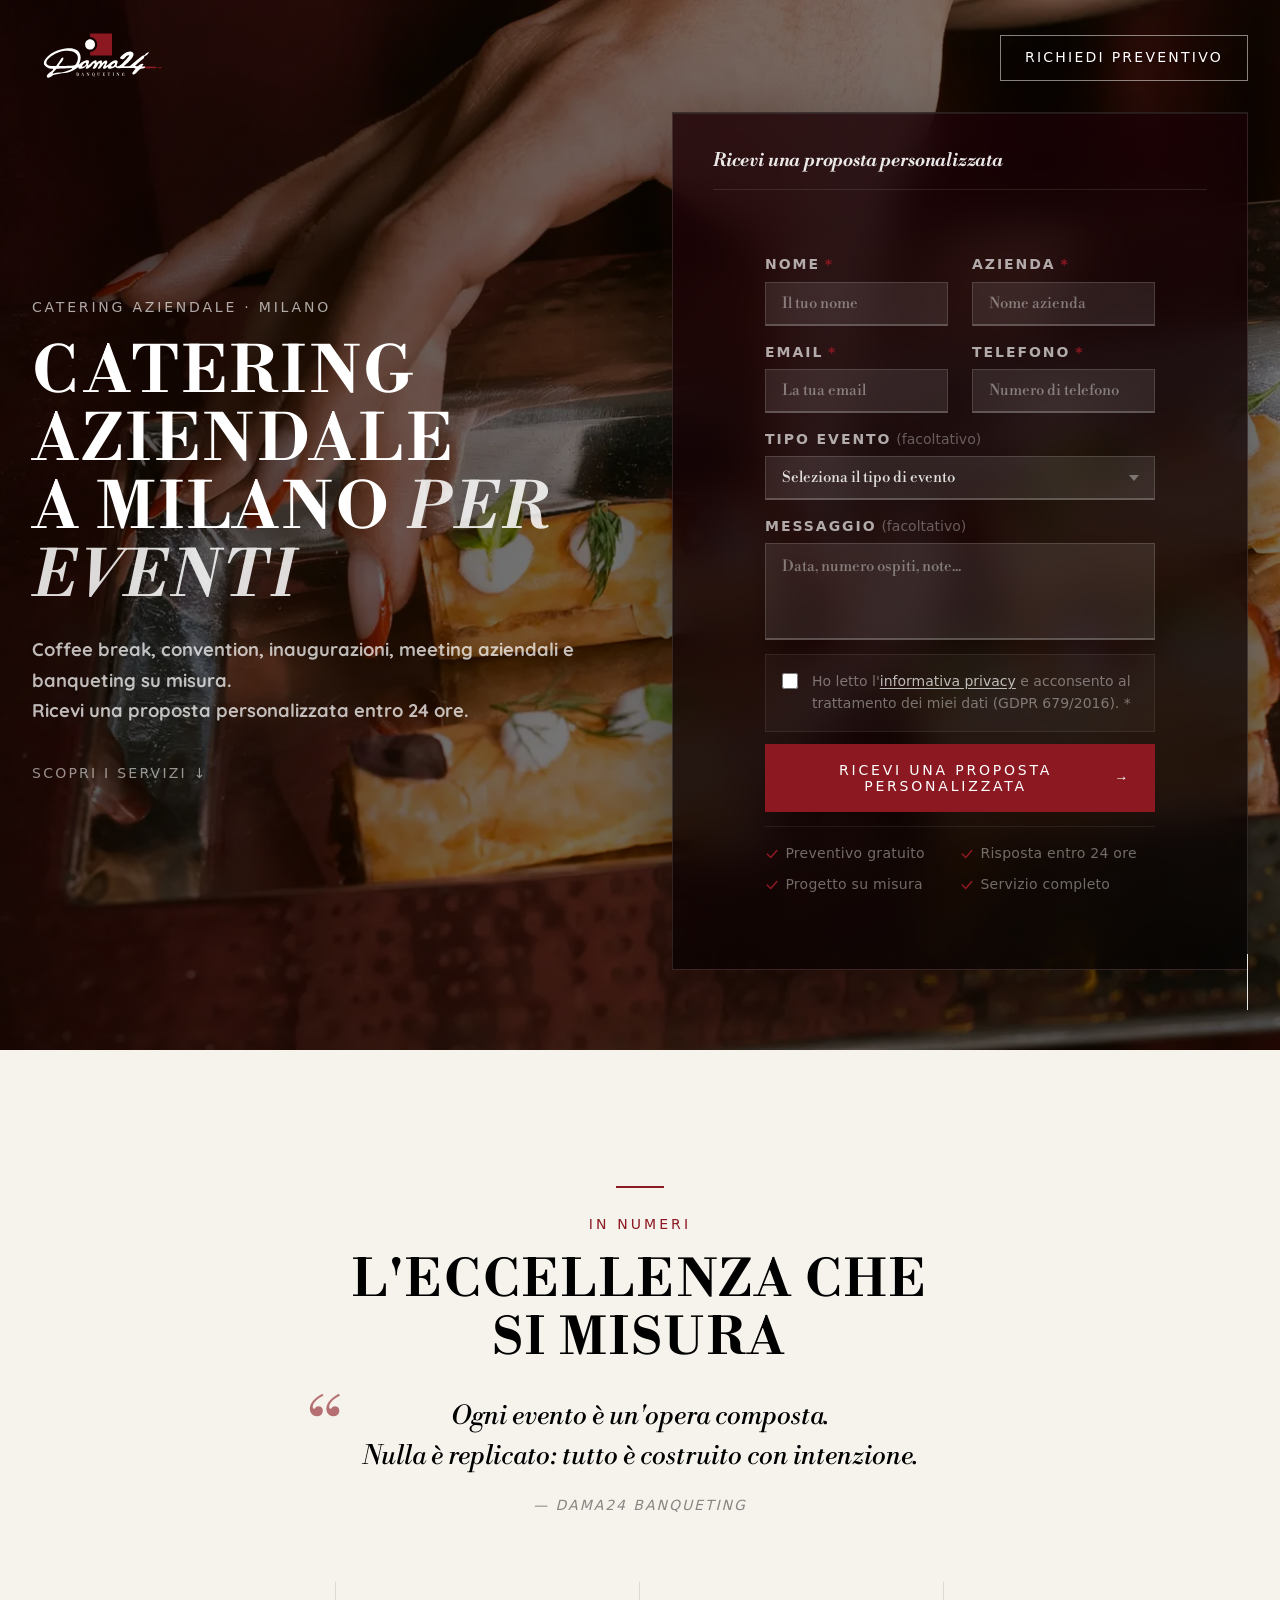
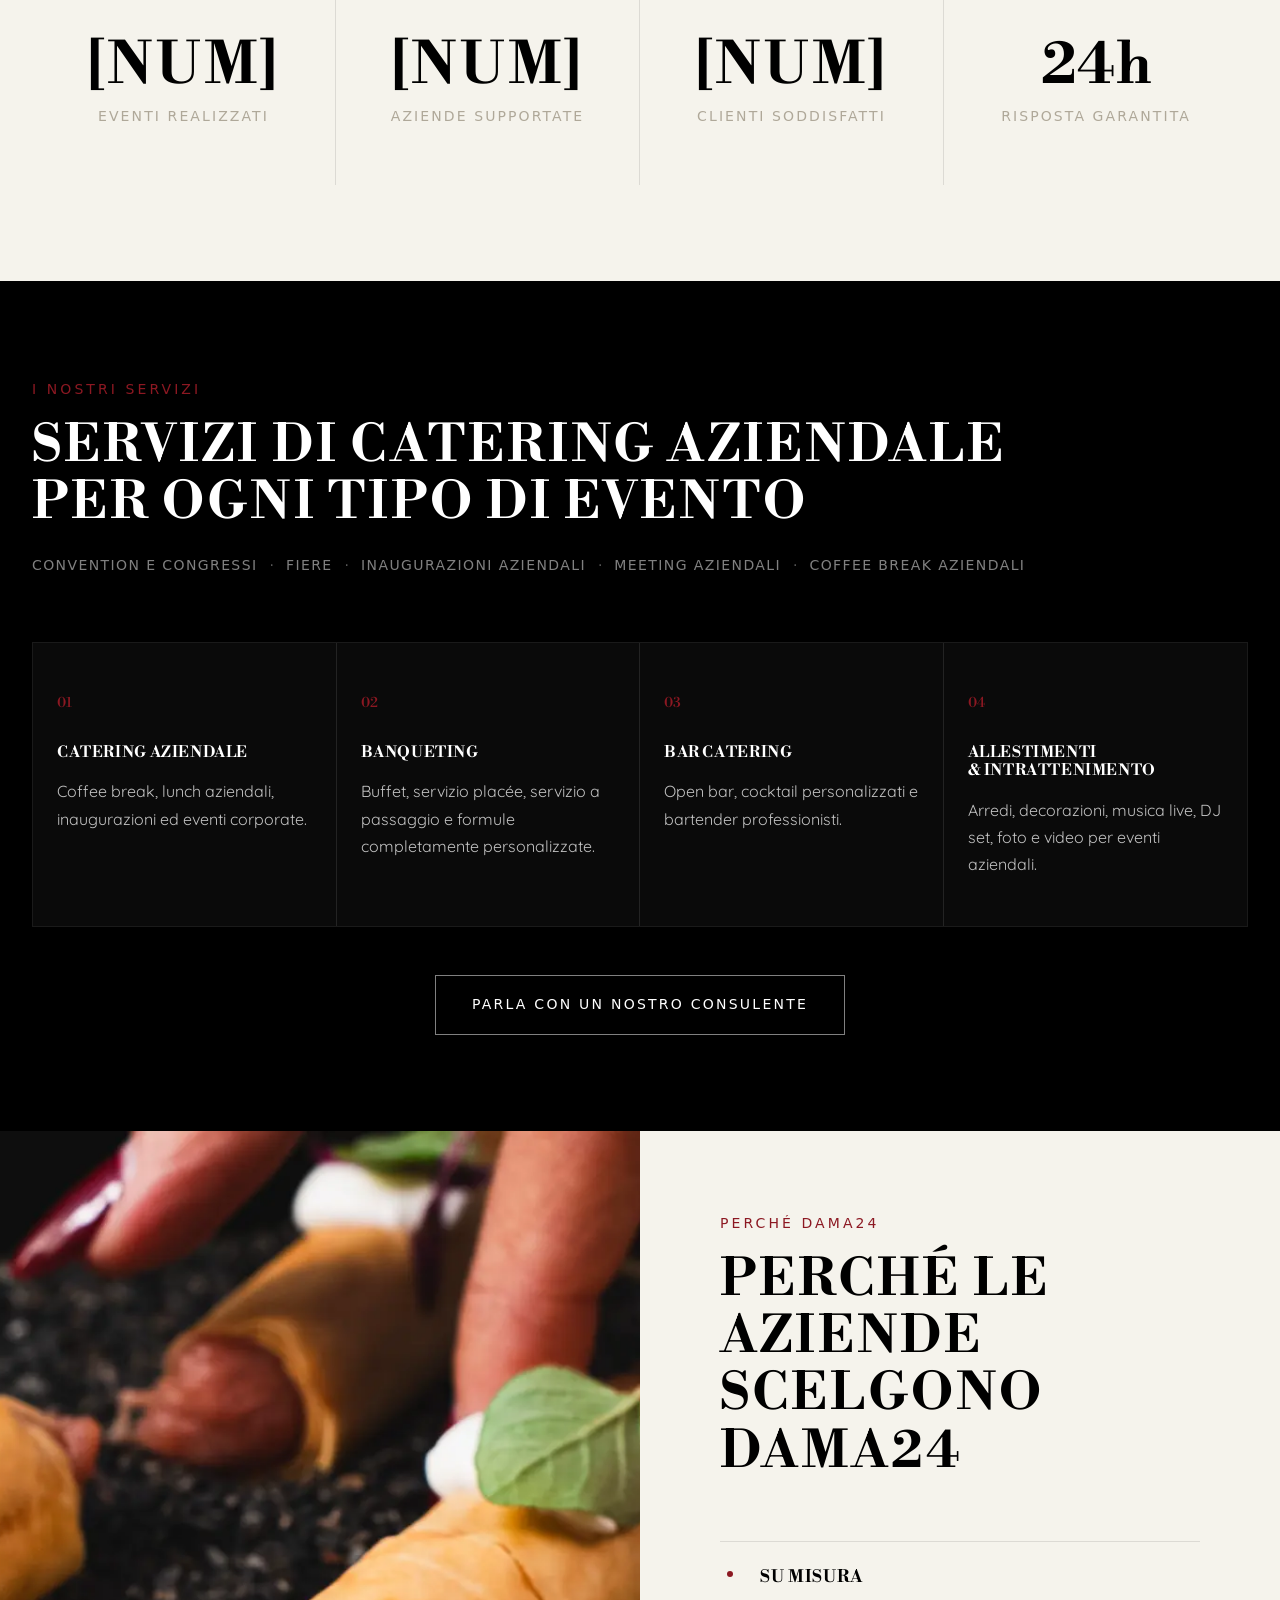
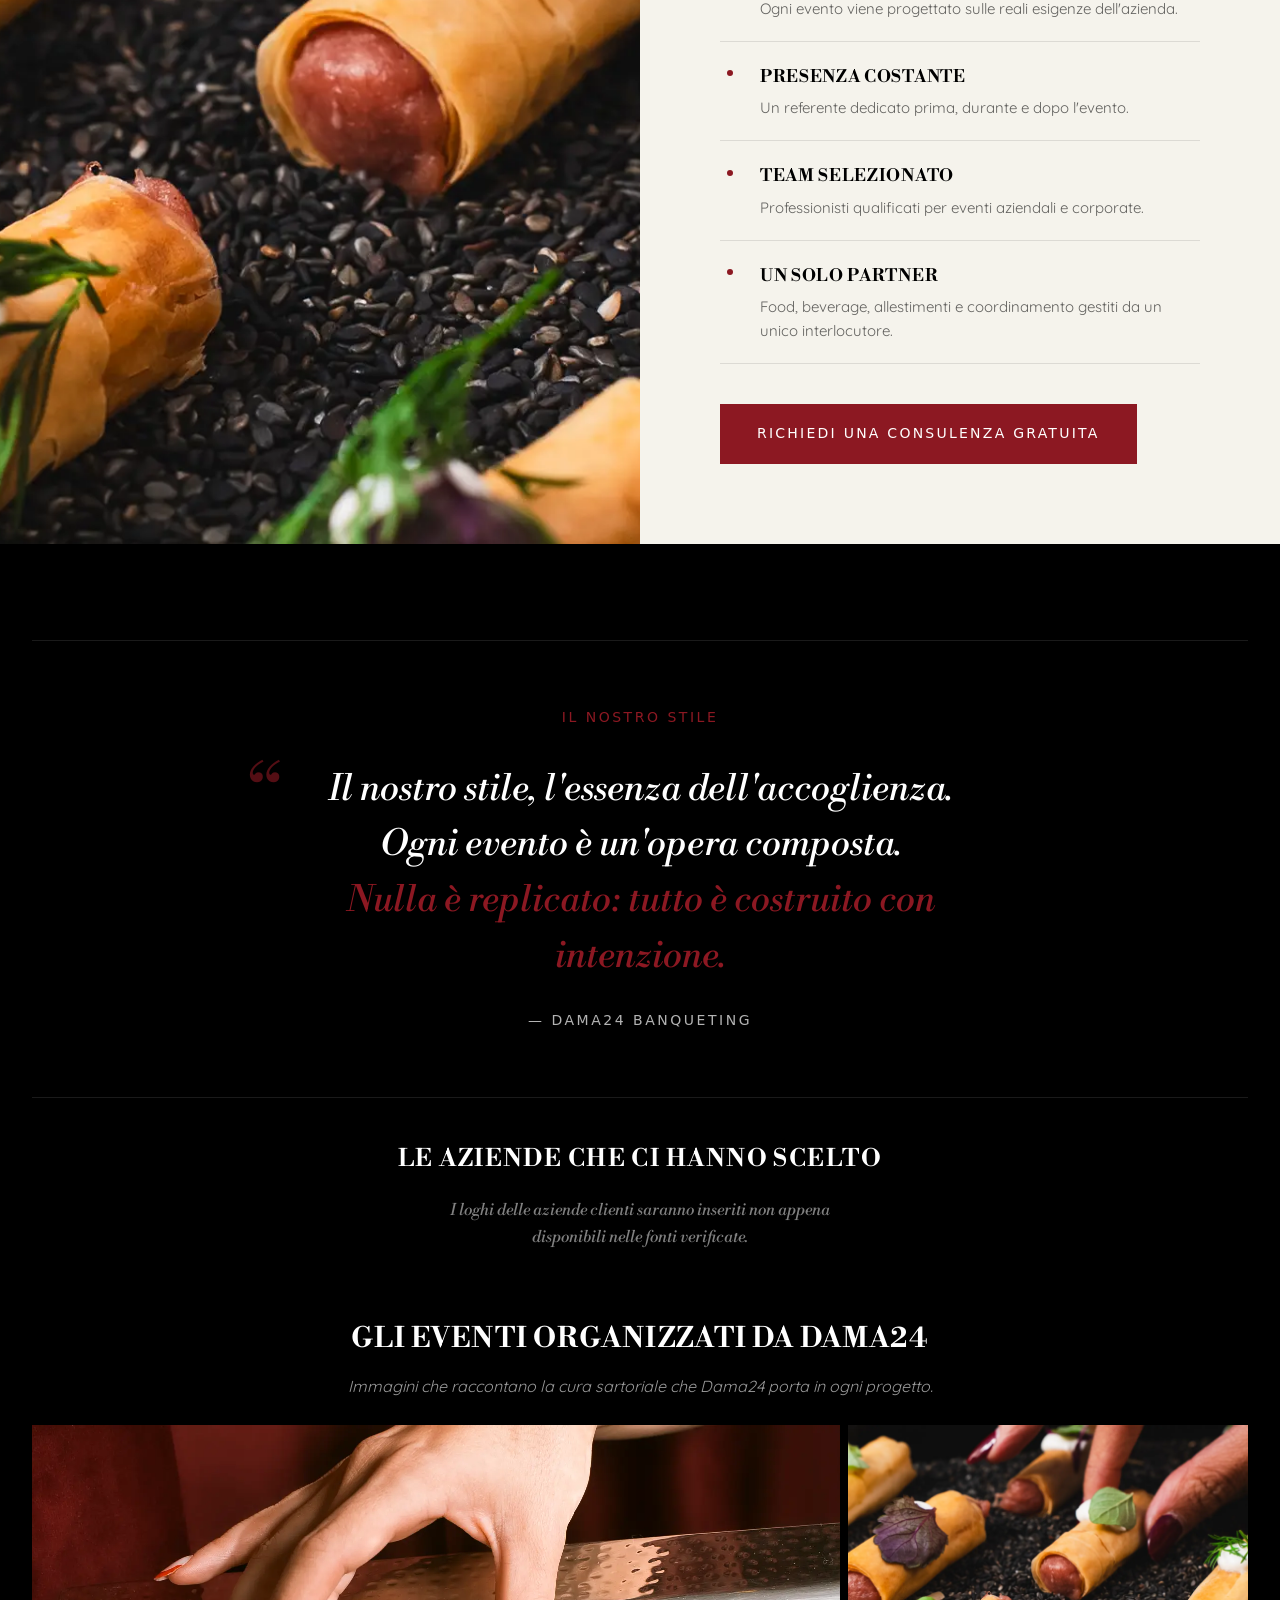
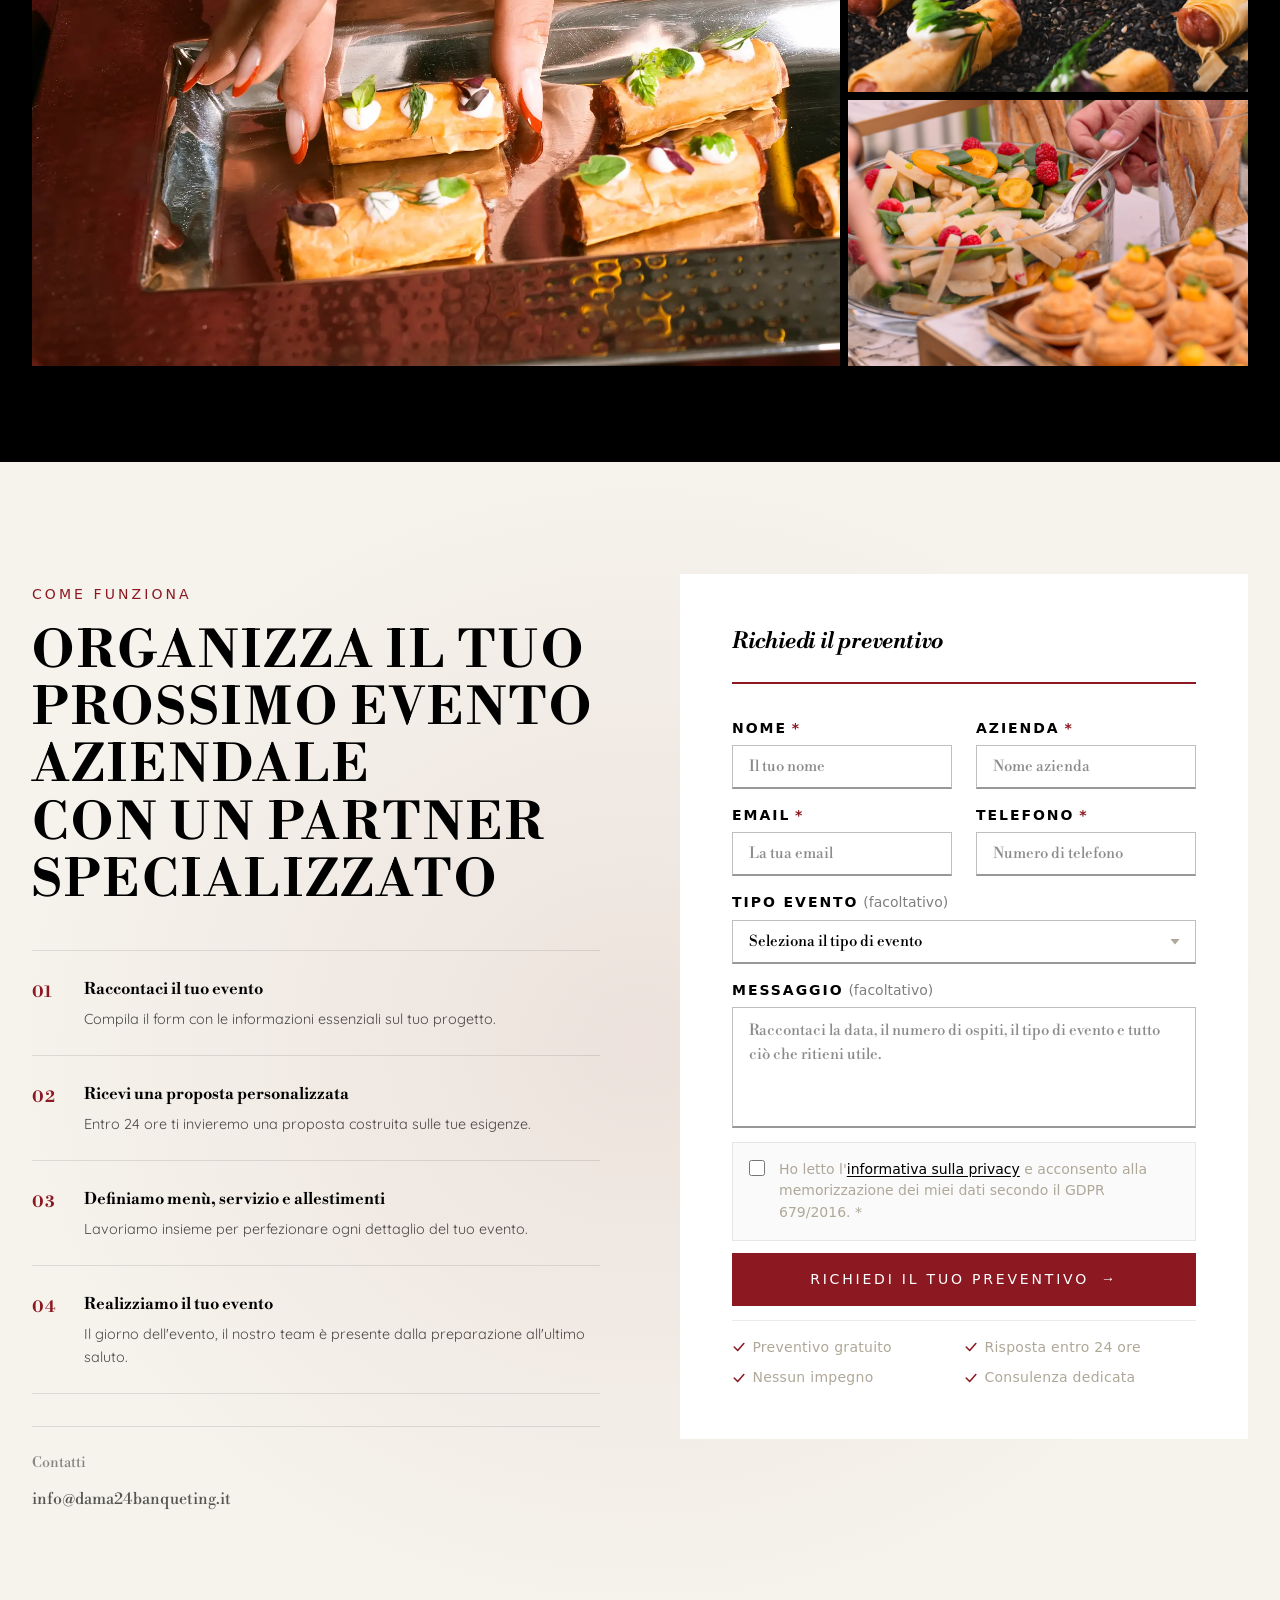
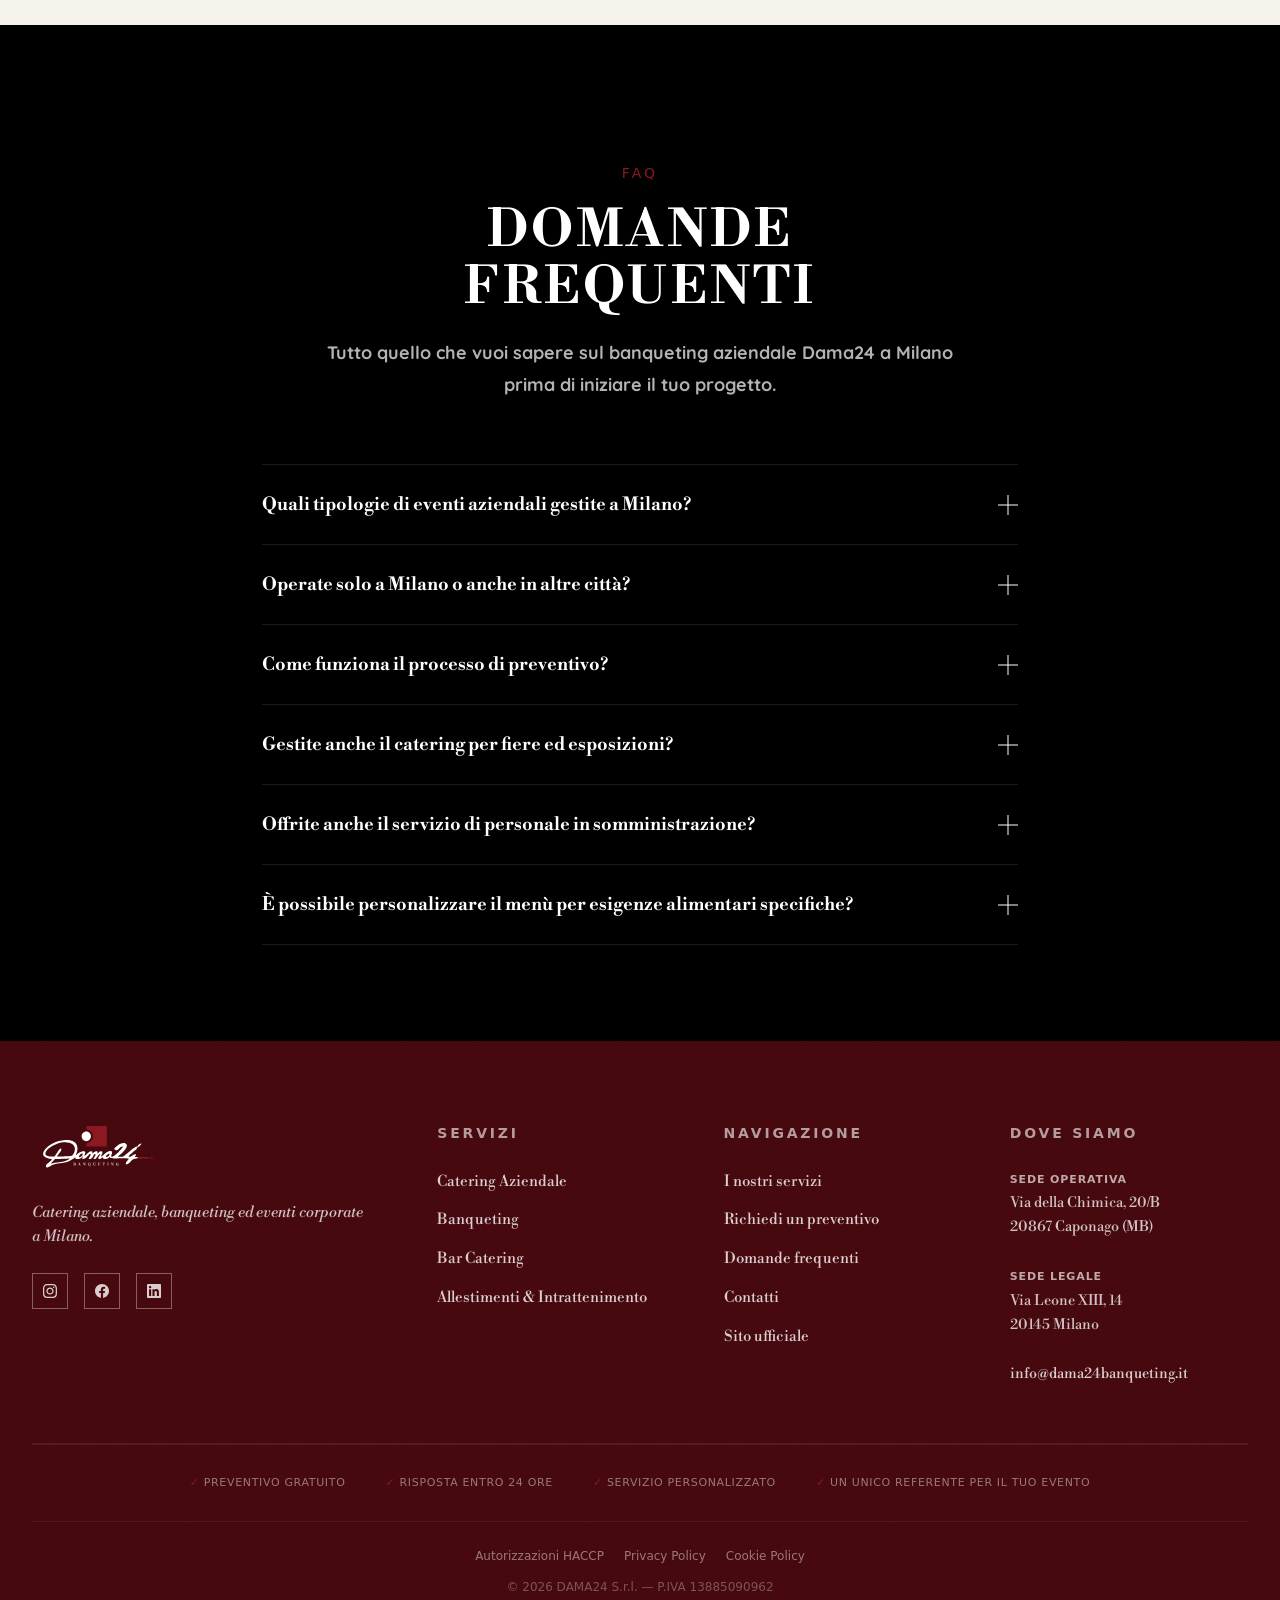
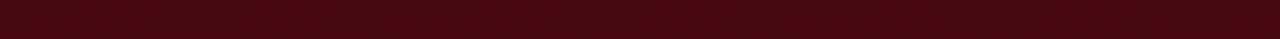
==== commit 8d573402: "Align index.html footer with grazie.html: trust bar, HACCP link, centered bottom Co-Authored-By: Cla" ====
--- a/index.html
+++ b/index.html
@@ -1673,34 +1673,63 @@
       font-size: 0.875rem;
     }
 
+    .footer__trust-bar {
+      list-style: none;
+      display: flex;
+      flex-wrap: wrap;
+      justify-content: center;
+      align-items: center;
+      gap: 0.625rem 2.5rem;
+      padding: 1.75rem 0;
+      border-top: 1px solid rgba(255,255,255,0.08);
+      margin-bottom: 1.5rem;
+      text-align: center;
+    }
+
+    .footer__trust-bar .footer__trust-item {
+      font-family: var(--sans);
+      font-size: 0.6875rem;
+      font-weight: 500;
+      letter-spacing: 0.06em;
+      text-transform: uppercase;
+      color: rgba(255,255,255,0.45);
+      padding: 0;
+    }
+
+    .footer__trust-bar .footer__trust-item::before {
+      content: '✓ ';
+      color: var(--bordeaux);
+    }
+
     .footer__bottom {
-      padding-top: 2rem;
       display: flex;
-      justify-content: space-between;
+      flex-direction: column;
       align-items: center;
-      flex-wrap: wrap;
-      gap: 1rem;
+      gap: 0.625rem;
     }
 
     .footer__legal {
       font-family: var(--sans);
-      font-size: 0.875rem;
-      font-weight: 300;
+      font-size: 0.75rem;
+      font-weight: 400;
       color: rgba(255,255,255,0.3);
+      text-align: center;
     }
 
     .footer__links {
       display: flex;
-      gap: 1.5rem;
+      flex-wrap: wrap;
+      justify-content: center;
+      gap: 0.25rem 1.25rem;
     }
 
     .footer__links a {
       font-family: var(--sans);
-      font-size: 0.875rem;
-      color: rgba(255,255,255,0.35);
+      font-size: 0.75rem;
+      color: rgba(255,255,255,0.45);
       transition: color 0.25s;
     }
-    .footer__links a:hover { color: rgba(255,255,255,0.7); }
+    .footer__links a:hover { color: var(--white); }
 
     /* =========================================
        Animations (IntersectionObserver)
@@ -2694,7 +2723,7 @@
   </section>
 
   <!-- ==================== FAQ ==================== -->
-  <section class="faq section" aria-labelledby="faq-title">
+  <section class="faq section" id="faq" aria-labelledby="faq-title">
     <div class="container--narrow">
       <div class="section__header--center reveal">
         <span class="label section__eyebrow">FAQ</span>
@@ -2893,14 +2922,22 @@
       </div>
 
 
+      <!-- Trust bar -->
+      <ul class="footer__trust-bar" aria-label="Garanzie di servizio">
+        <li class="footer__trust-item">Preventivo gratuito</li>
+        <li class="footer__trust-item">Risposta entro 24 ore</li>
+        <li class="footer__trust-item">Servizio personalizzato</li>
+        <li class="footer__trust-item">Un unico referente per il tuo evento</li>
+      </ul>
+
+      <!-- Bottom: HACCP + legal + copyright -->
       <div class="footer__bottom">
-        <p class="footer__legal">
-          © 2026 DAMA24 S.r.l. — P.IVA 13885090962
-        </p>
-        <nav class="footer__links" aria-label="Link legali">
+        <nav class="footer__links" aria-label="Certificazioni e link legali">
+          <a href="/haccp">Autorizzazioni HACCP</a>
           <a href="https://www.dama24banqueting.it/privacy-policy" target="_blank" rel="noopener">Privacy Policy</a>
           <a href="https://www.dama24banqueting.it/cookie-policy" target="_blank" rel="noopener">Cookie Policy</a>
         </nav>
+        <p class="footer__legal">© 2026 DAMA24 S.r.l. — P.IVA 13885090962</p>
       </div>
     </div>
   </footer>
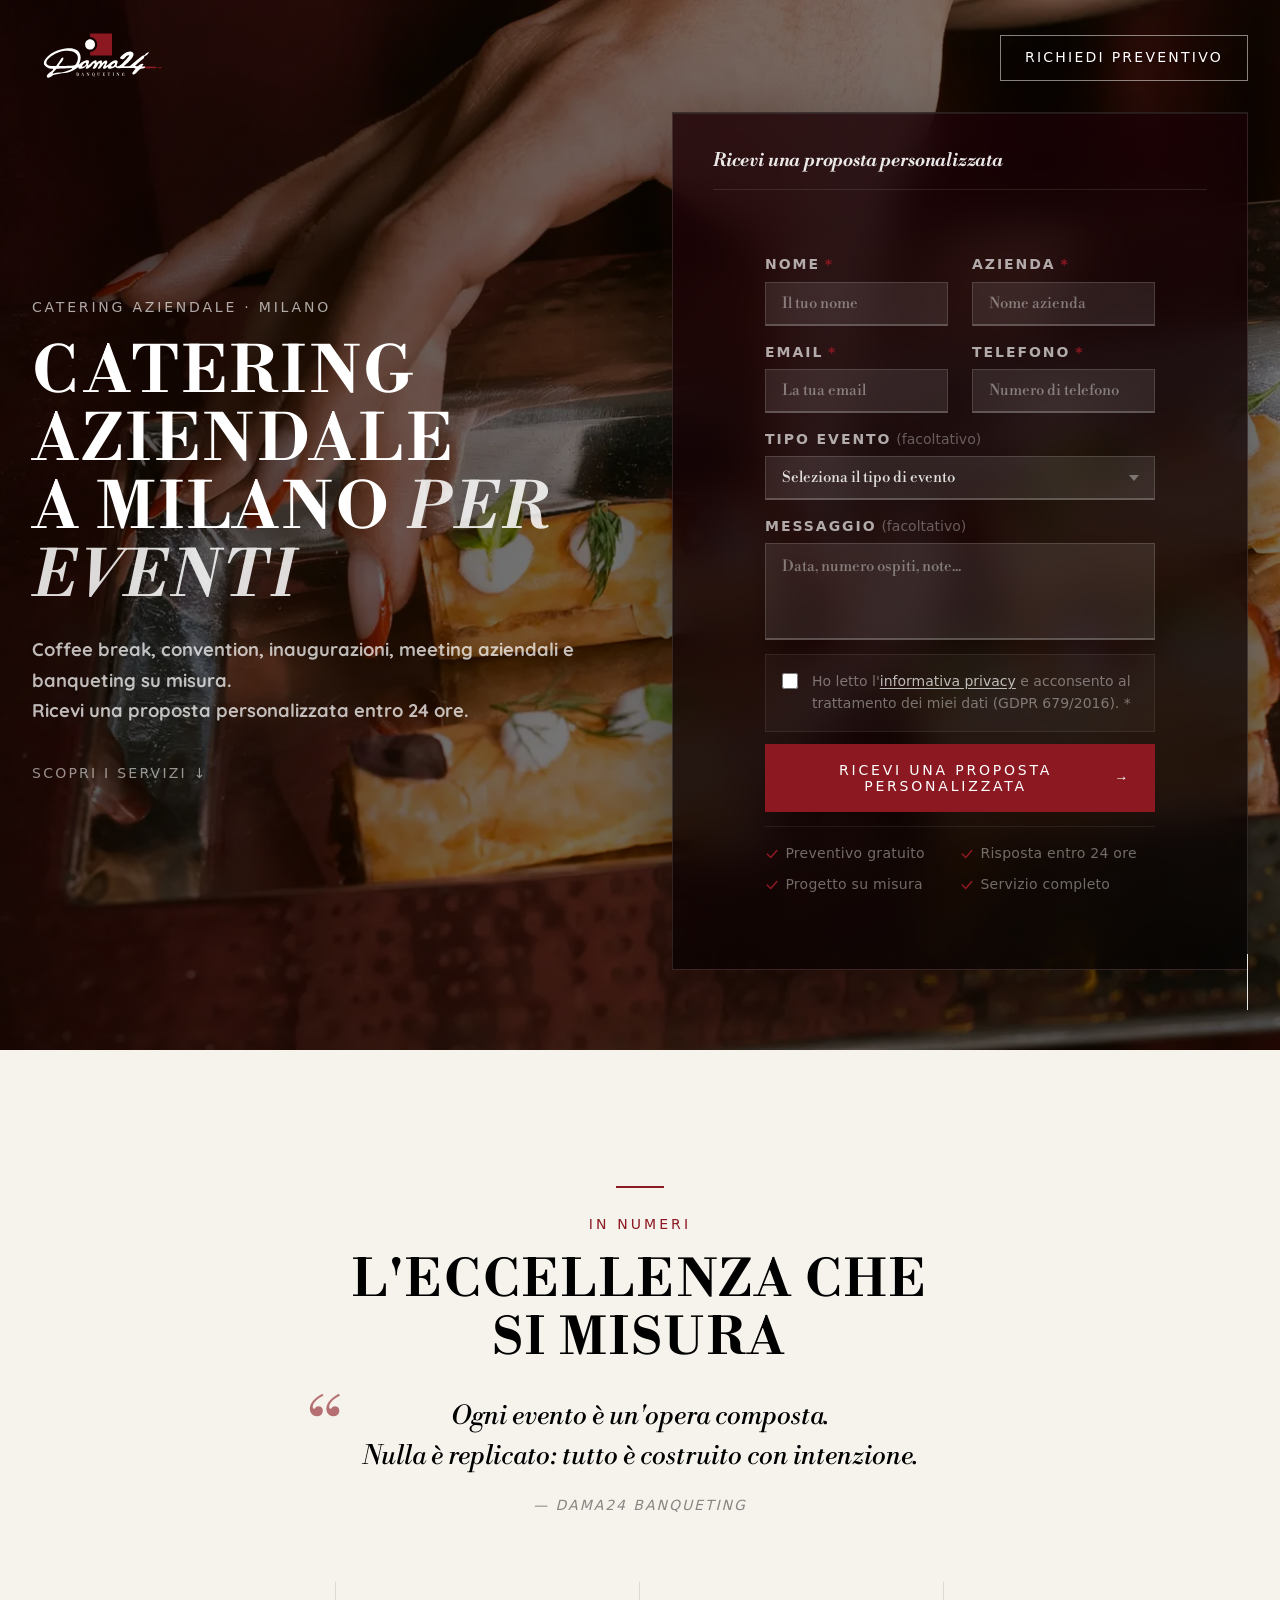
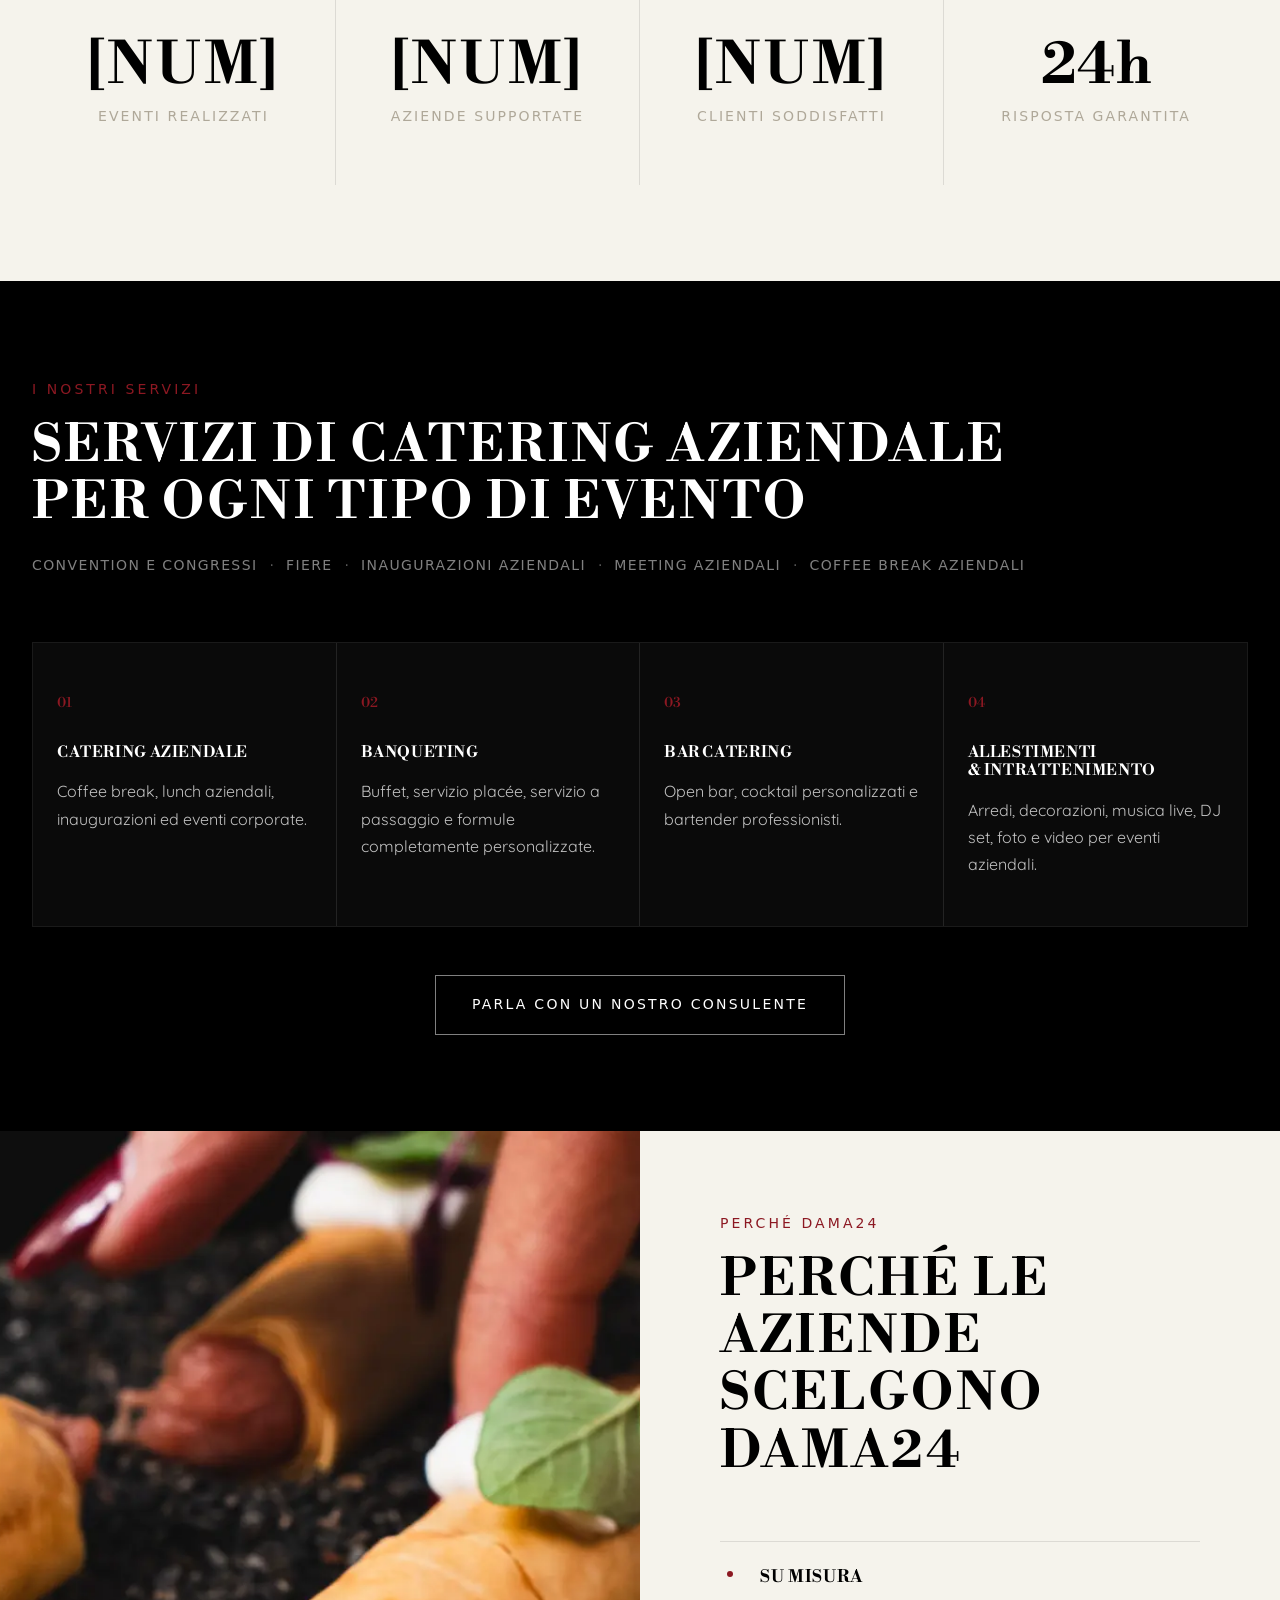
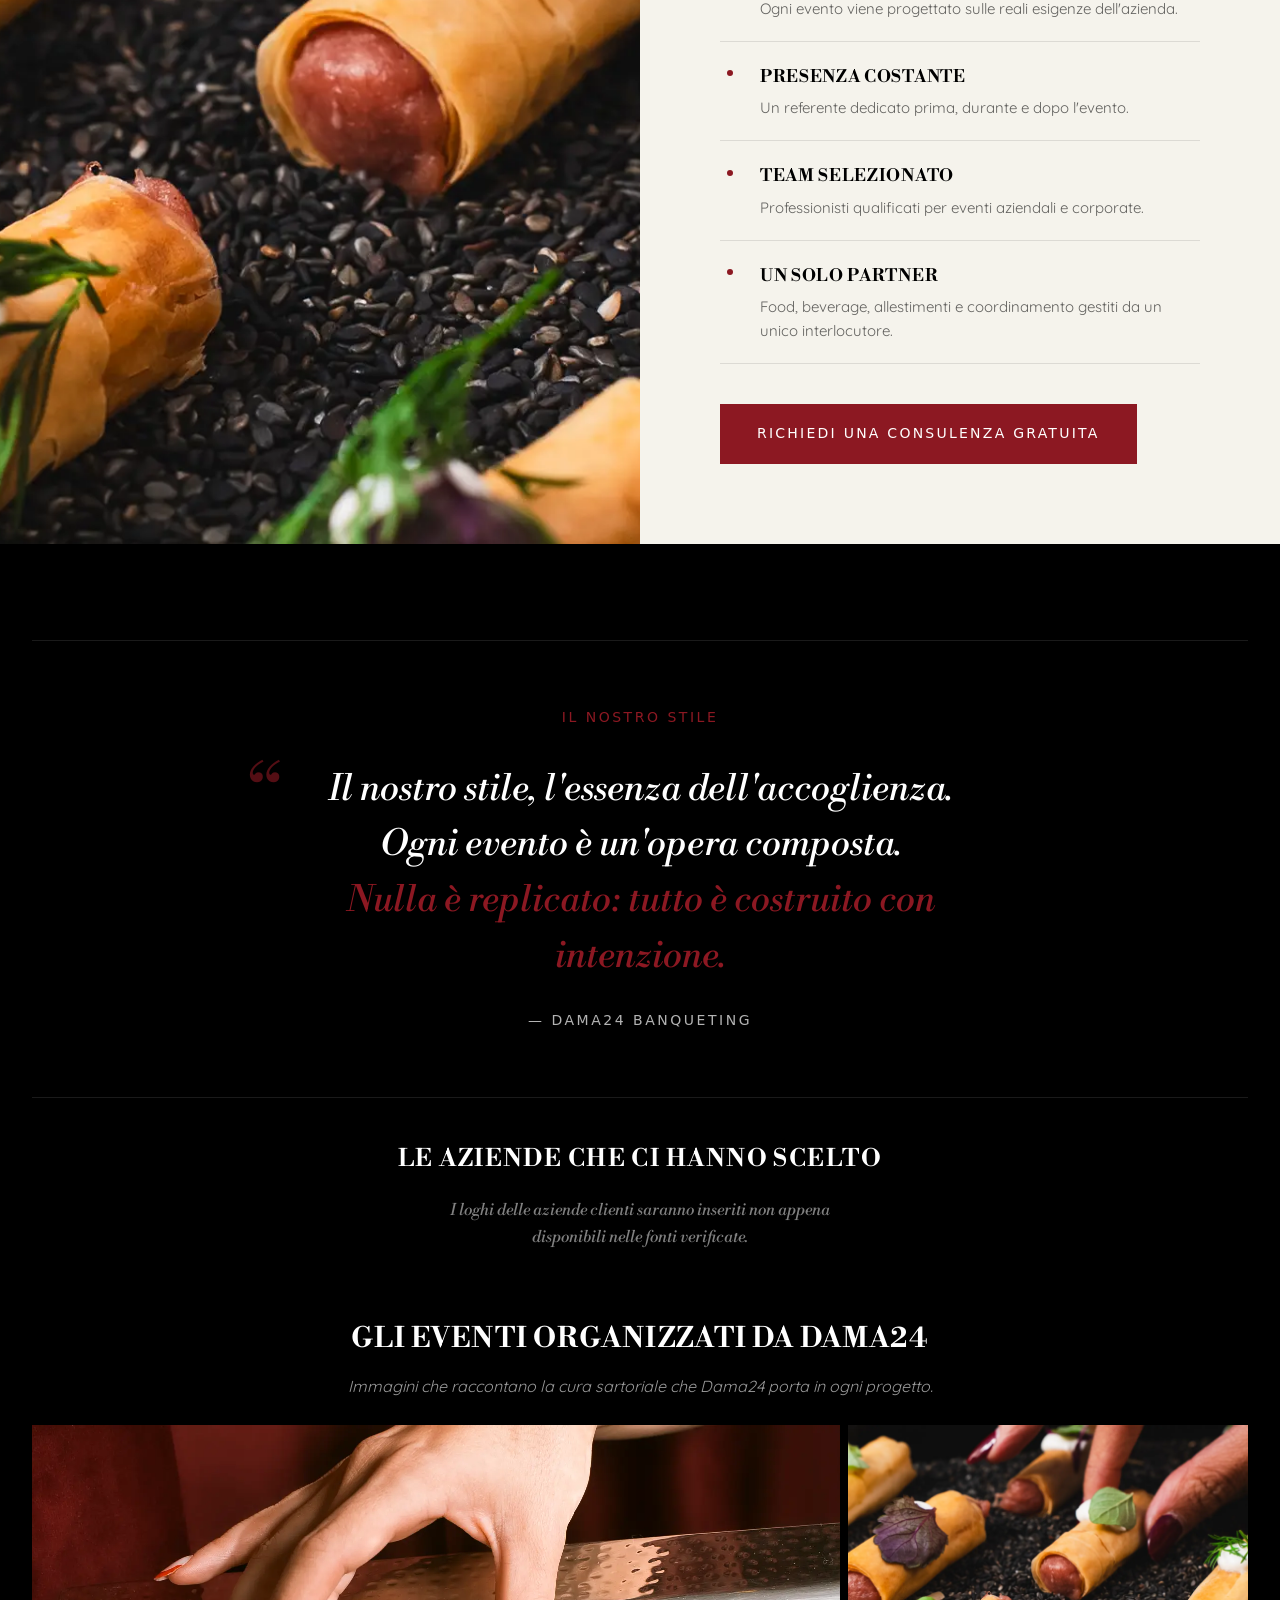
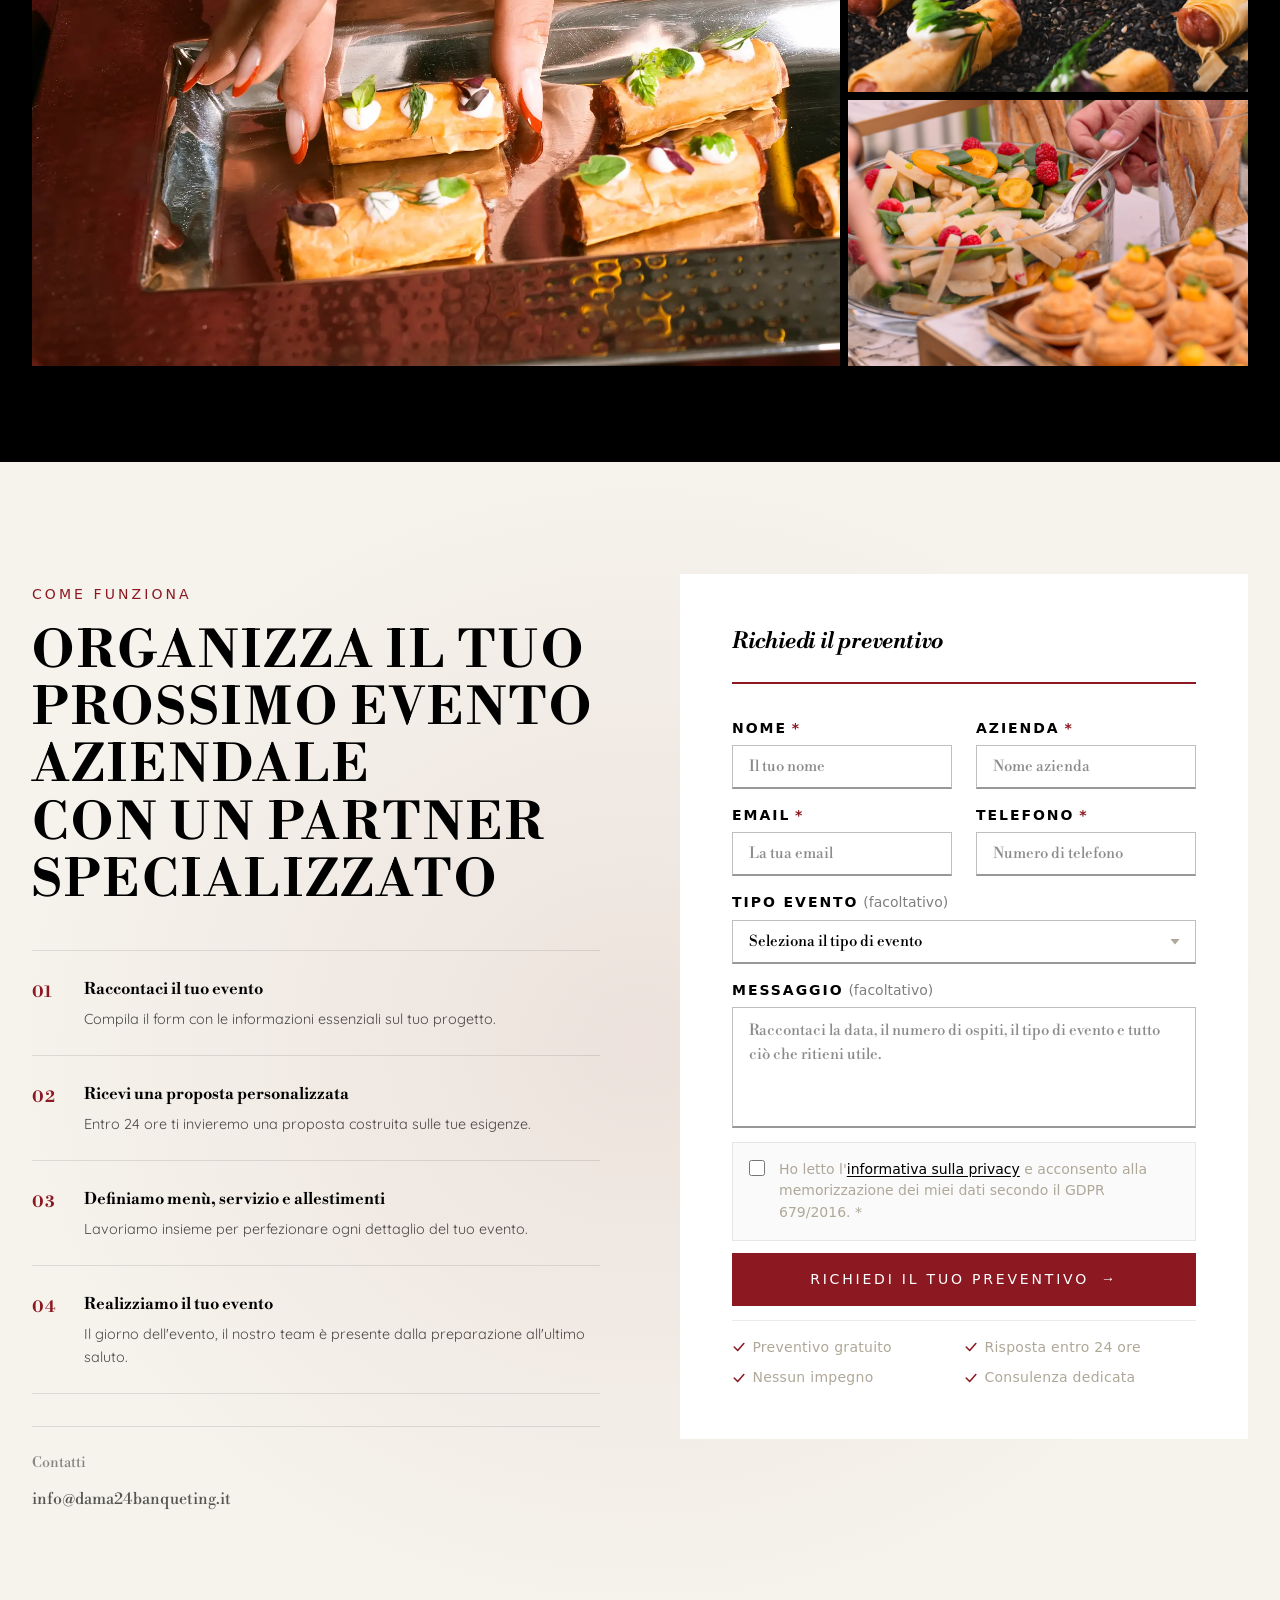
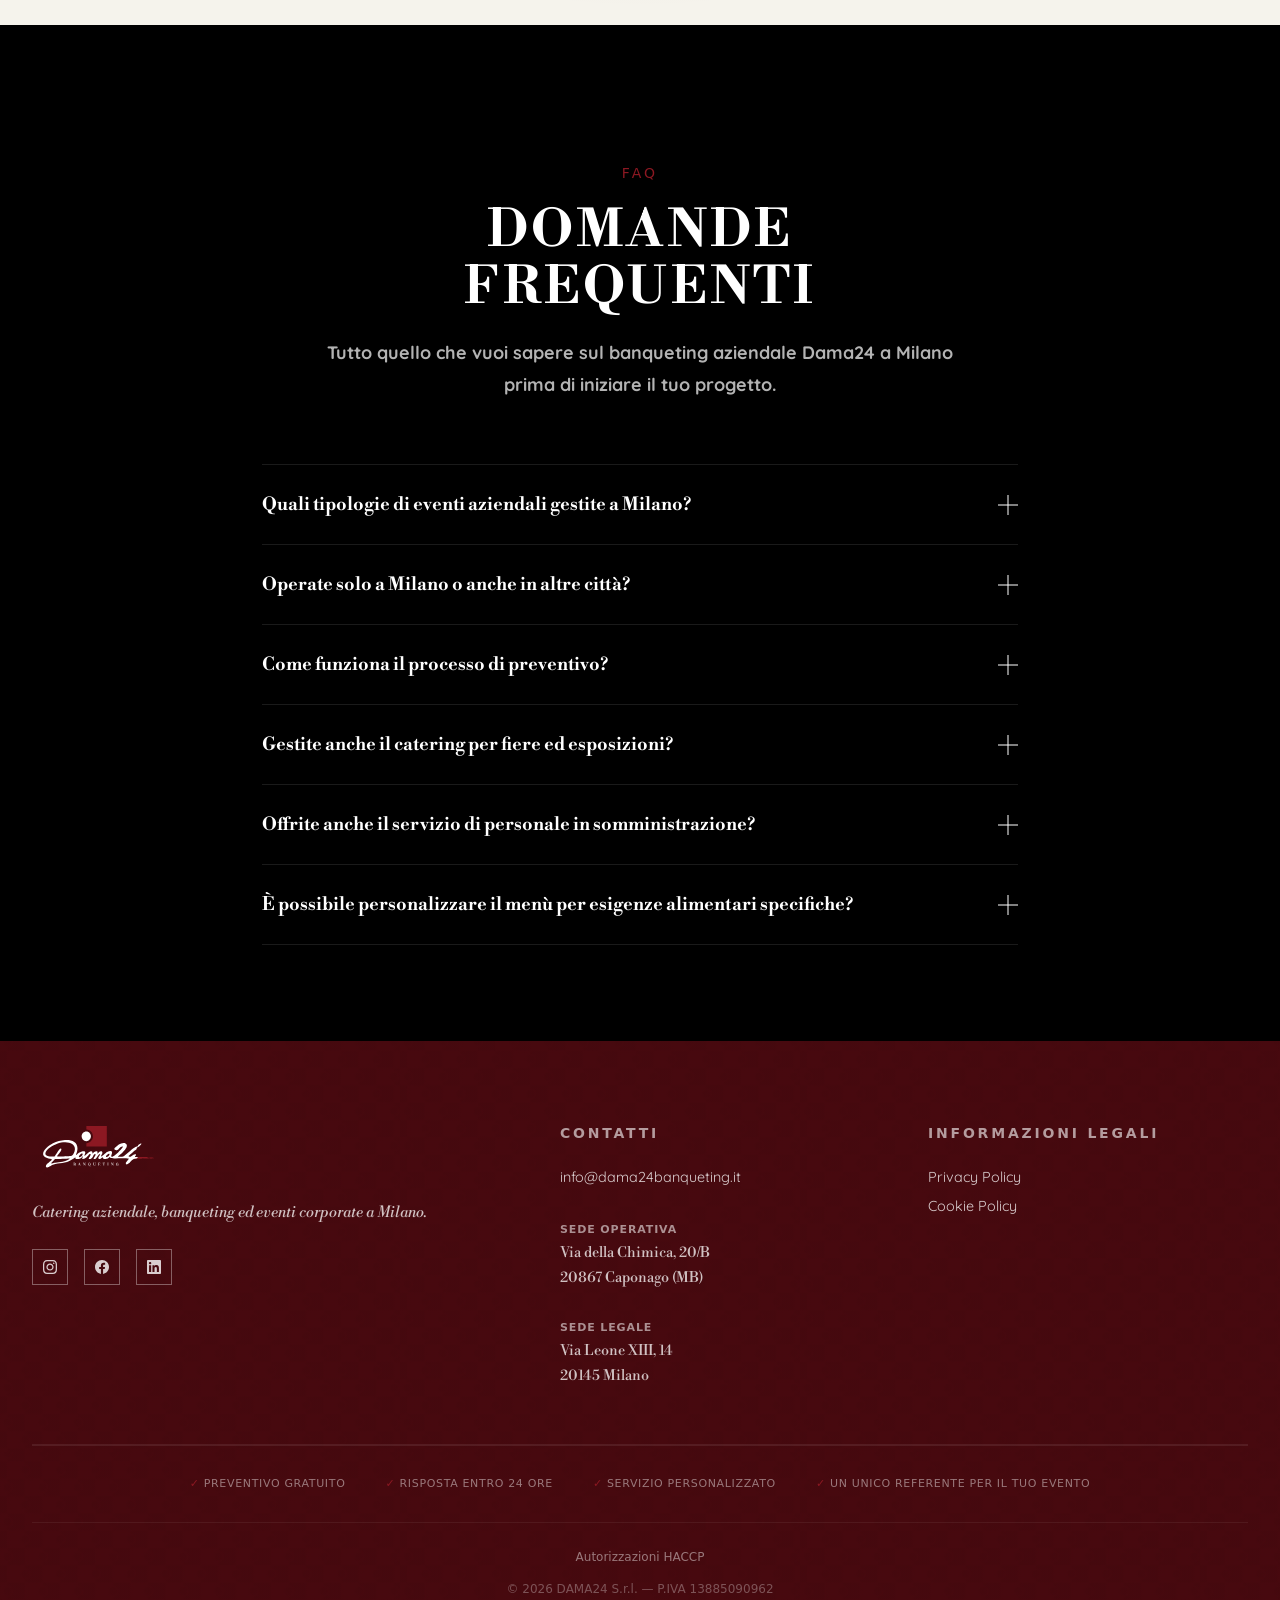
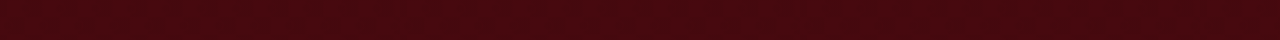
==== commit c776fa10: "Make index.html footer identical to grazie.html, keep social icons Co-Authored-By: Claude Sonnet 4.6" ====
--- a/index.html
+++ b/index.html
@@ -1560,7 +1560,7 @@
 
     .footer__top {
       display: grid;
-      grid-template-columns: 1.5fr 1fr 1fr 1fr;
+      grid-template-columns: 1.5fr 1fr 1fr;
       gap: 3rem;
       padding-bottom: 3.5rem;
       border-bottom: 1px solid rgba(255,255,255,0.08);
@@ -1630,6 +1630,25 @@
       transition: color 0.25s;
     }
     .footer__nav a:hover { color: var(--white); }
+
+    .footer__contact-list {
+      list-style: none;
+      display: flex;
+      flex-direction: column;
+      gap: 0.5rem;
+    }
+    .footer__contact-list li {
+      font-family: var(--font-sub);
+      font-size: 0.9rem;
+      font-weight: 400;
+      color: rgba(255,255,255,0.8);
+      line-height: 1.5;
+    }
+    .footer__contact-list a {
+      color: rgba(255,255,255,0.8);
+      transition: color 0.2s;
+    }
+    .footer__contact-list a:hover { color: var(--white); }
 
     .footer__address {
       font-family: var(--serif);
@@ -1800,7 +1819,7 @@
 
       .conversion__inner { grid-template-columns: 1fr; gap: 3rem; }
 
-      .footer__top { grid-template-columns: 1fr 1fr; gap: 2.5rem; }
+      .footer__top { grid-template-columns: 1fr 1fr; gap: 2rem; }
 
       .intro__inner { grid-template-columns: 1fr; gap: 2.5rem; }
 
@@ -1840,7 +1859,7 @@
 
       .footer__top { grid-template-columns: 1fr; }
 
-      .footer__bottom { flex-direction: column; align-items: flex-start; }
+      .footer__bottom { align-items: center; }
 
       .nav { padding: 1.25rem; }
       .nav.scrolled { padding: 0.9rem 1.25rem; }
@@ -2850,6 +2869,7 @@
   <footer class="footer" role="contentinfo">
     <div class="container">
       <div class="footer__top">
+        <!-- Brand + social -->
         <div>
           <img src="Loghi/logo_banqueting bianco.svg"
                alt="Dama24 Banqueting"
@@ -2886,38 +2906,32 @@
           </nav>
         </div>
 
+        <!-- Contatti -->
         <div>
-          <p class="footer__col-title">Servizi</p>
-          <ul class="footer__nav" aria-label="Servizi Dama24">
-            <li><a href="#servizi">Catering Aziendale</a></li>
-            <li><a href="#servizi">Banqueting</a></li>
-            <li><a href="#servizi">Bar Catering</a></li>
-            <li><a href="#servizi">Allestimenti &amp; Intrattenimento</a></li>
+          <p class="footer__col-title">Contatti</p>
+          <ul class="footer__contact-list">
+            <li><a href="mailto:info@dama24banqueting.it">info@dama24banqueting.it</a></li>
           </ul>
-        </div>
-
-        <div>
-          <p class="footer__col-title">Navigazione</p>
-          <ul class="footer__nav" aria-label="Sezioni della pagina">
-            <li><a href="#servizi">I nostri servizi</a></li>
-            <li><a href="#preventivo">Richiedi un preventivo</a></li>
-            <li><a href="#faq">Domande frequenti</a></li>
-            <li><a href="mailto:info@dama24banqueting.it">Contatti</a></li>
-            <li><a href="https://www.dama24banqueting.it/" target="_blank" rel="noopener">Sito ufficiale</a></li>
-          </ul>
-        </div>
-
-        <div>
-          <p class="footer__col-title">Dove siamo</p>
+          <br/>
           <address class="footer__address">
-            <strong style="font-style:normal; color:rgba(255,255,255,0.65); font-family:var(--sans); font-size:0.6875rem; letter-spacing:0.08em; text-transform:uppercase;">Sede operativa</strong><br/>
+            <strong style="font-style:normal; color:rgba(255,255,255,0.55); font-family:var(--sans); font-size:0.6875rem; letter-spacing:0.08em; text-transform:uppercase;">Sede operativa</strong><br/>
             Via della Chimica, 20/B<br/>
             20867 Caponago (MB)<br/><br/>
-            <strong style="font-style:normal; color:rgba(255,255,255,0.65); font-family:var(--sans); font-size:0.6875rem; letter-spacing:0.08em; text-transform:uppercase;">Sede legale</strong><br/>
+            <strong style="font-style:normal; color:rgba(255,255,255,0.55); font-family:var(--sans); font-size:0.6875rem; letter-spacing:0.08em; text-transform:uppercase;">Sede legale</strong><br/>
             Via Leone XIII, 14<br/>
-            20145 Milano<br/><br/>
-            <a href="mailto:info@dama24banqueting.it">info@dama24banqueting.it</a>
+            20145 Milano
           </address>
+        </div>
+
+        <!-- Informazioni legali -->
+        <div>
+          <p class="footer__col-title">Informazioni legali</p>
+          <nav aria-label="Link legali">
+            <ul class="footer__contact-list">
+              <li><a href="https://www.dama24banqueting.it/privacy-policy" target="_blank" rel="noopener">Privacy Policy</a></li>
+              <li><a href="https://www.dama24banqueting.it/cookie-policy" target="_blank" rel="noopener">Cookie Policy</a></li>
+            </ul>
+          </nav>
         </div>
       </div>
 
@@ -2930,12 +2944,10 @@
         <li class="footer__trust-item">Un unico referente per il tuo evento</li>
       </ul>
 
-      <!-- Bottom: HACCP + legal + copyright -->
+      <!-- Bottom: HACCP + copyright -->
       <div class="footer__bottom">
-        <nav class="footer__links" aria-label="Certificazioni e link legali">
+        <nav class="footer__links" aria-label="Certificazioni">
           <a href="/haccp">Autorizzazioni HACCP</a>
-          <a href="https://www.dama24banqueting.it/privacy-policy" target="_blank" rel="noopener">Privacy Policy</a>
-          <a href="https://www.dama24banqueting.it/cookie-policy" target="_blank" rel="noopener">Cookie Policy</a>
         </nav>
         <p class="footer__legal">© 2026 DAMA24 S.r.l. — P.IVA 13885090962</p>
       </div>
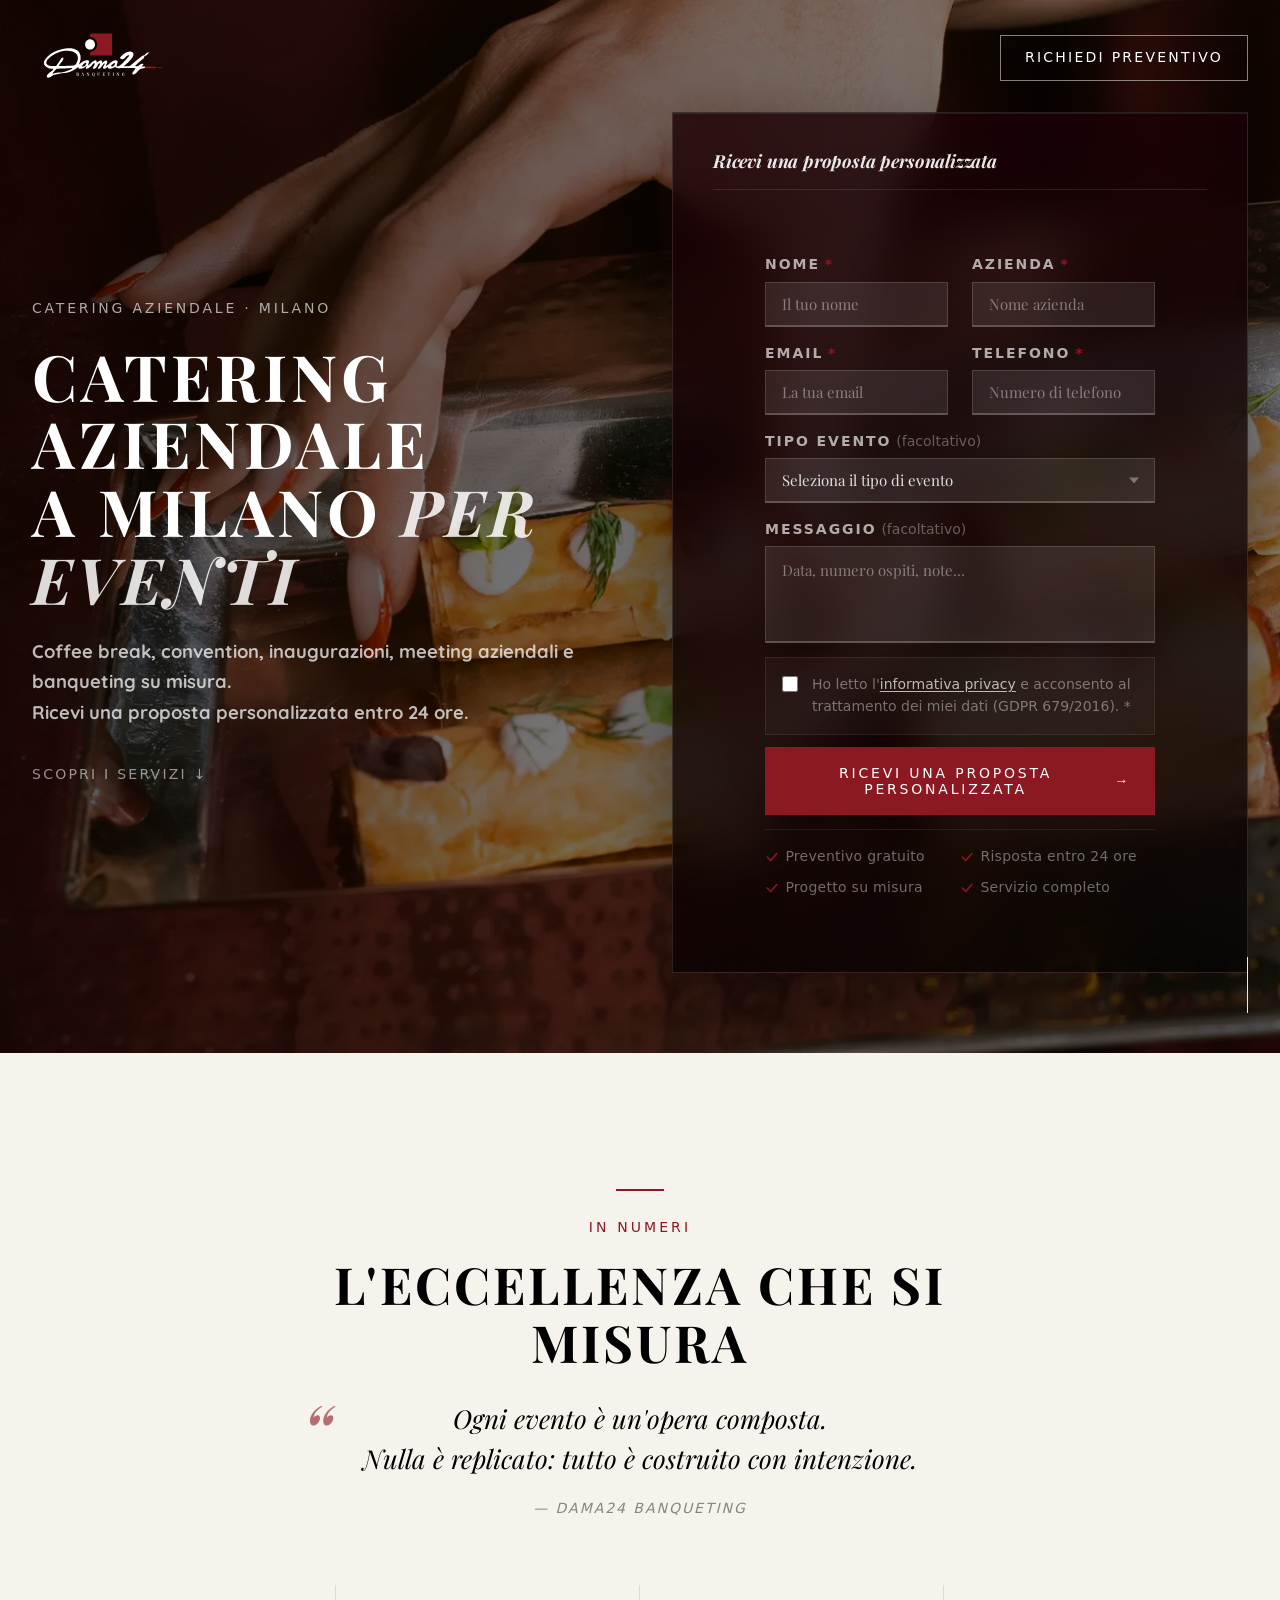
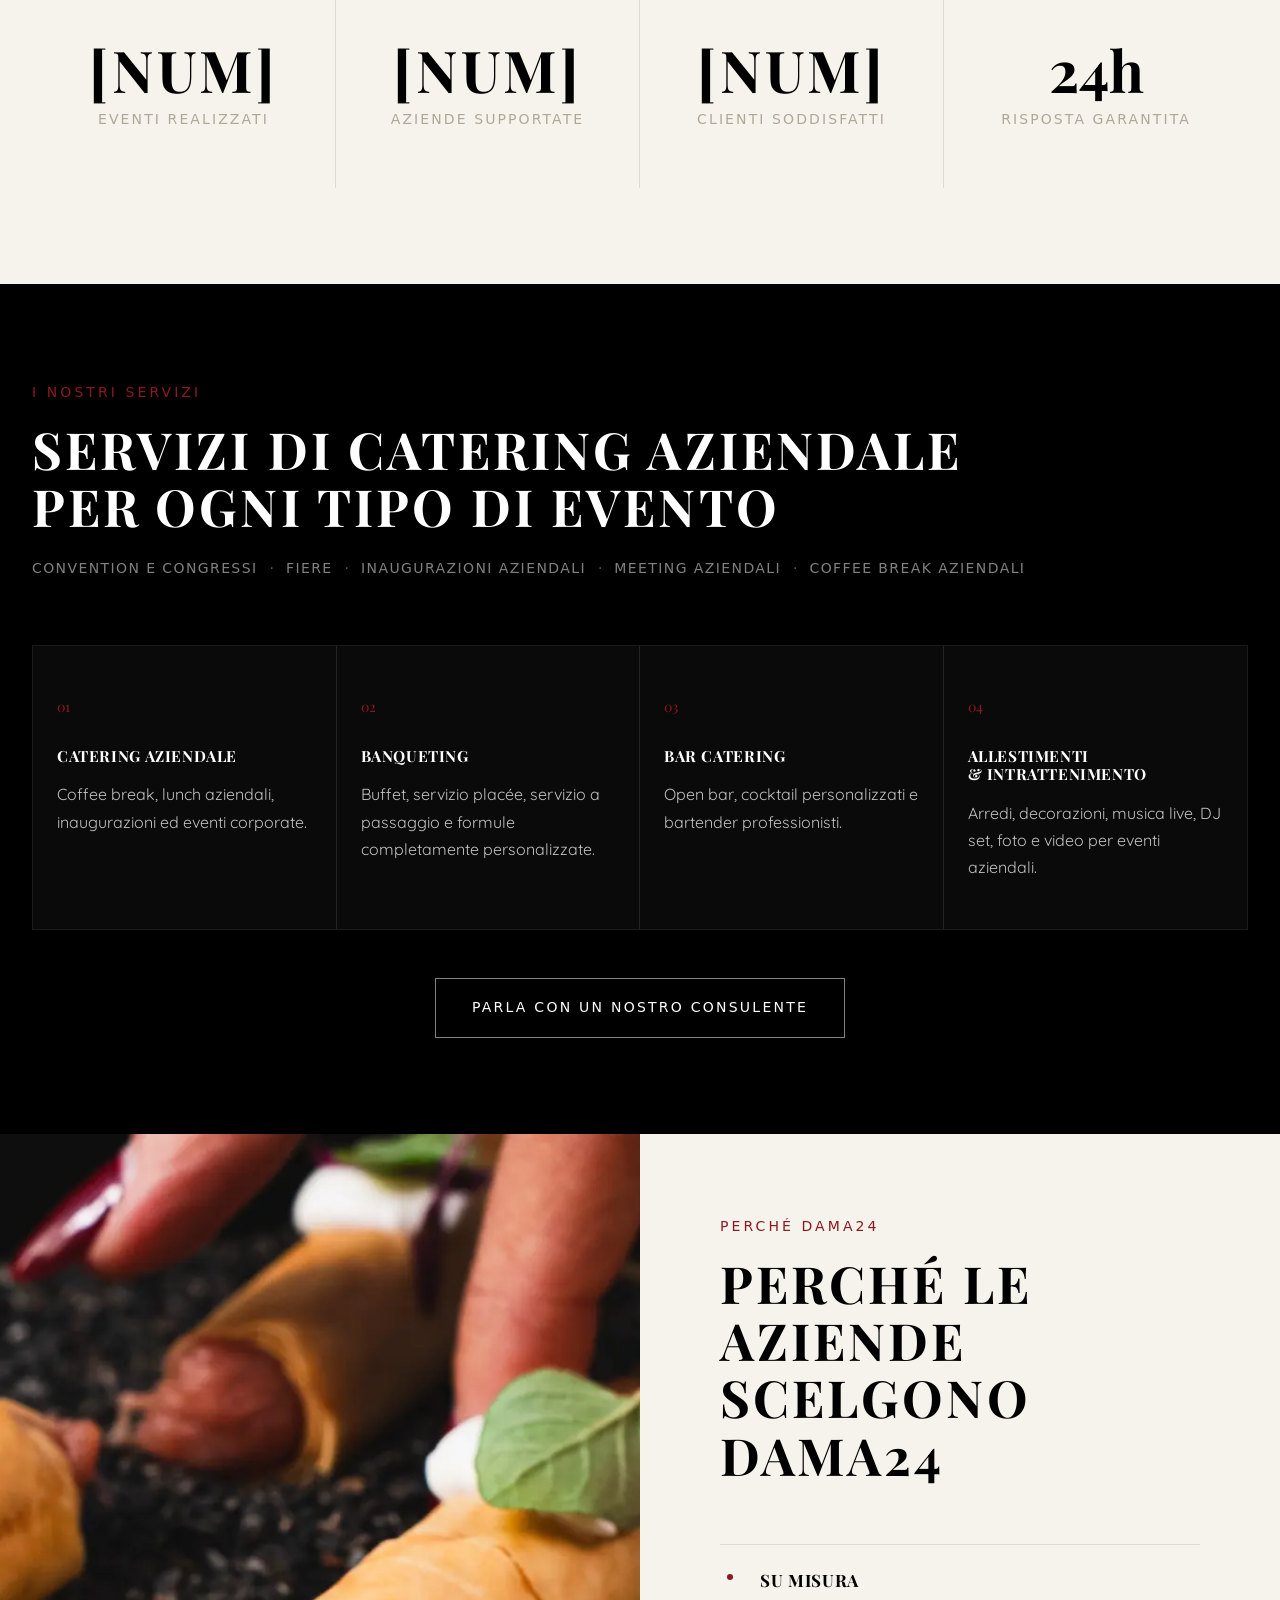
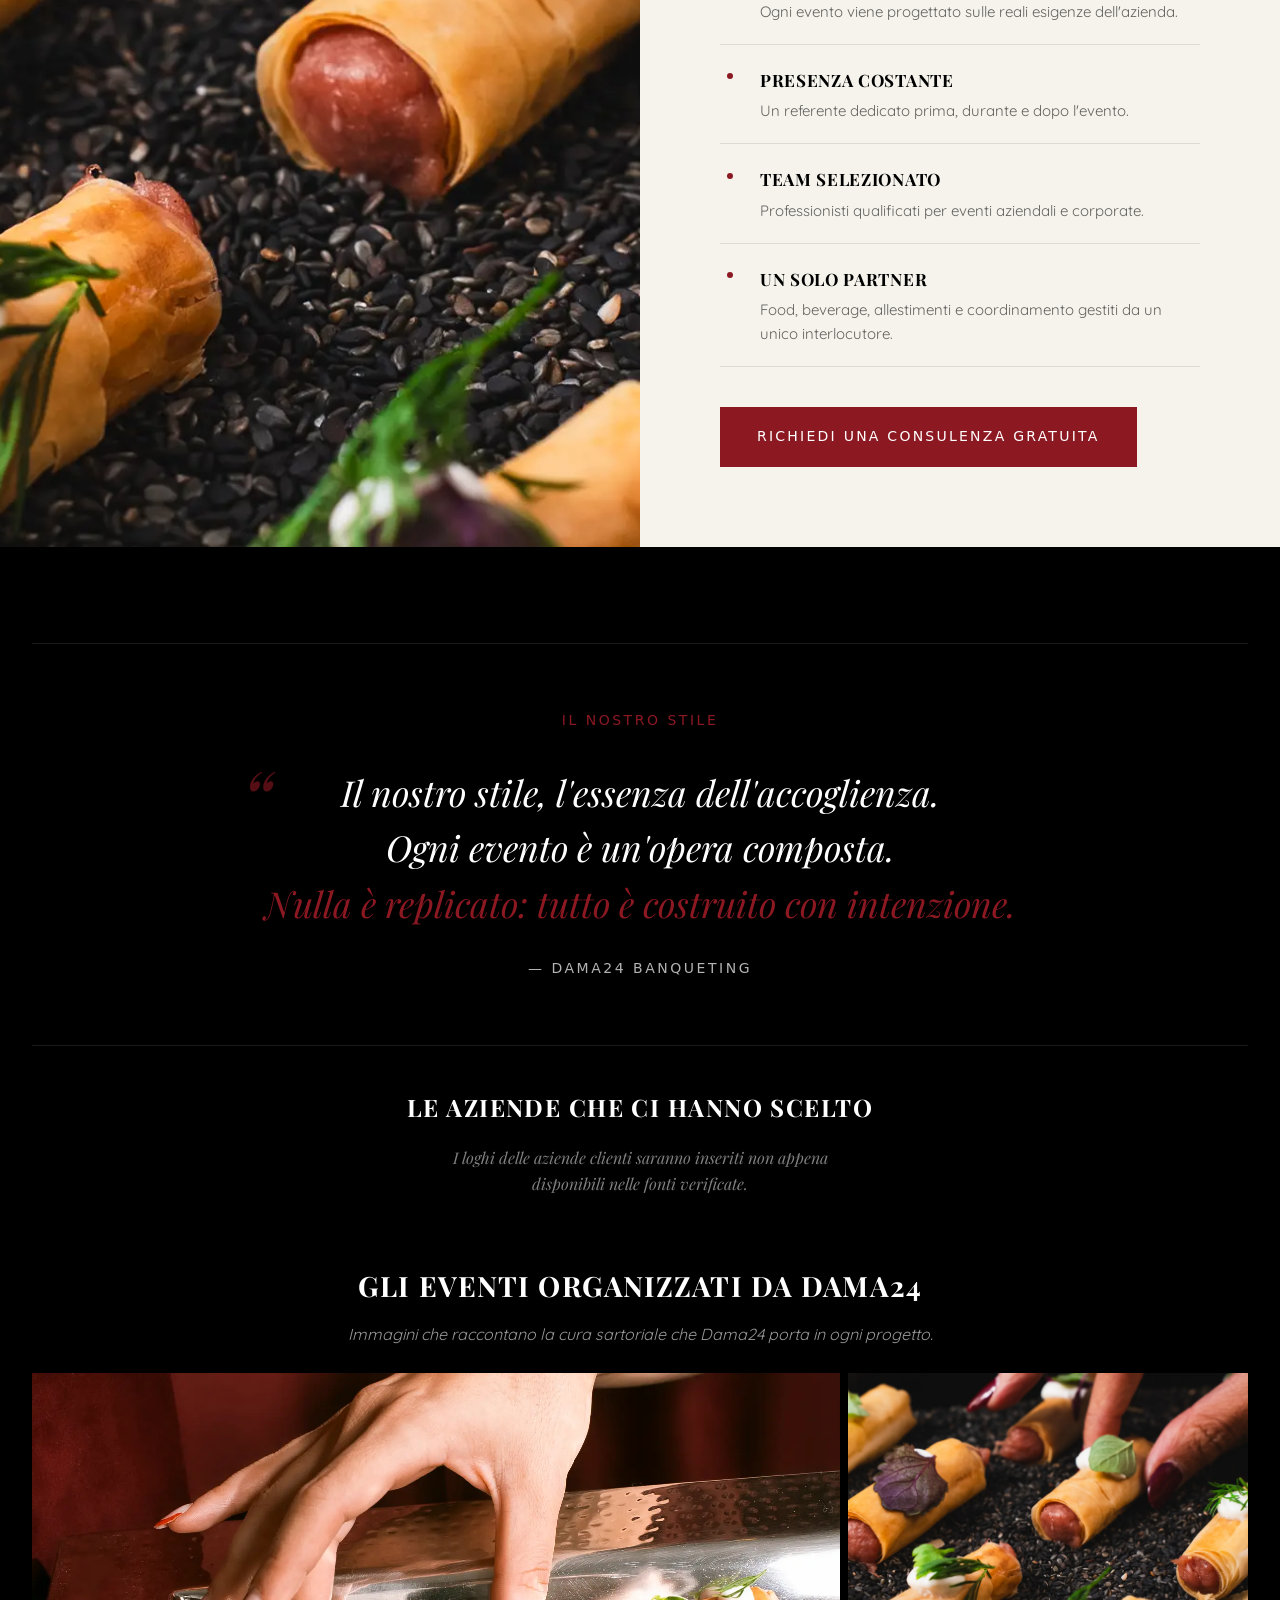
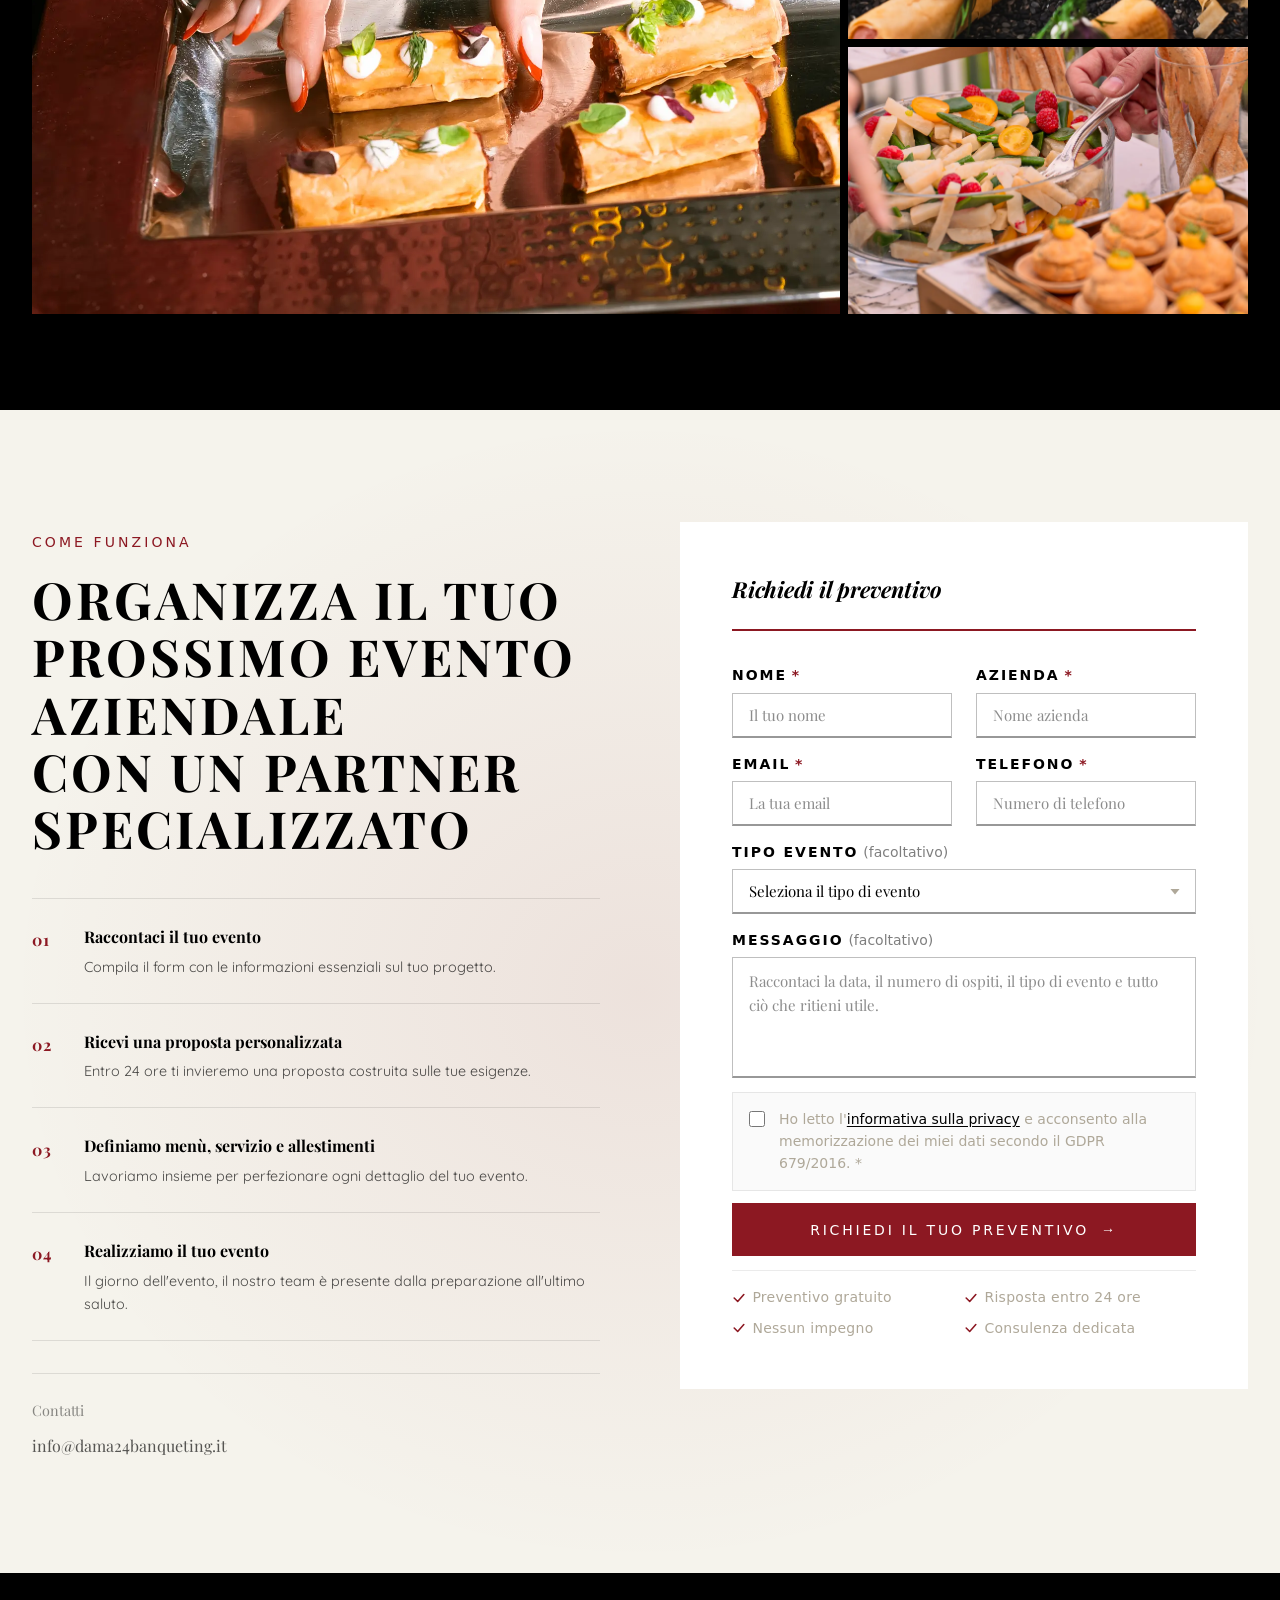
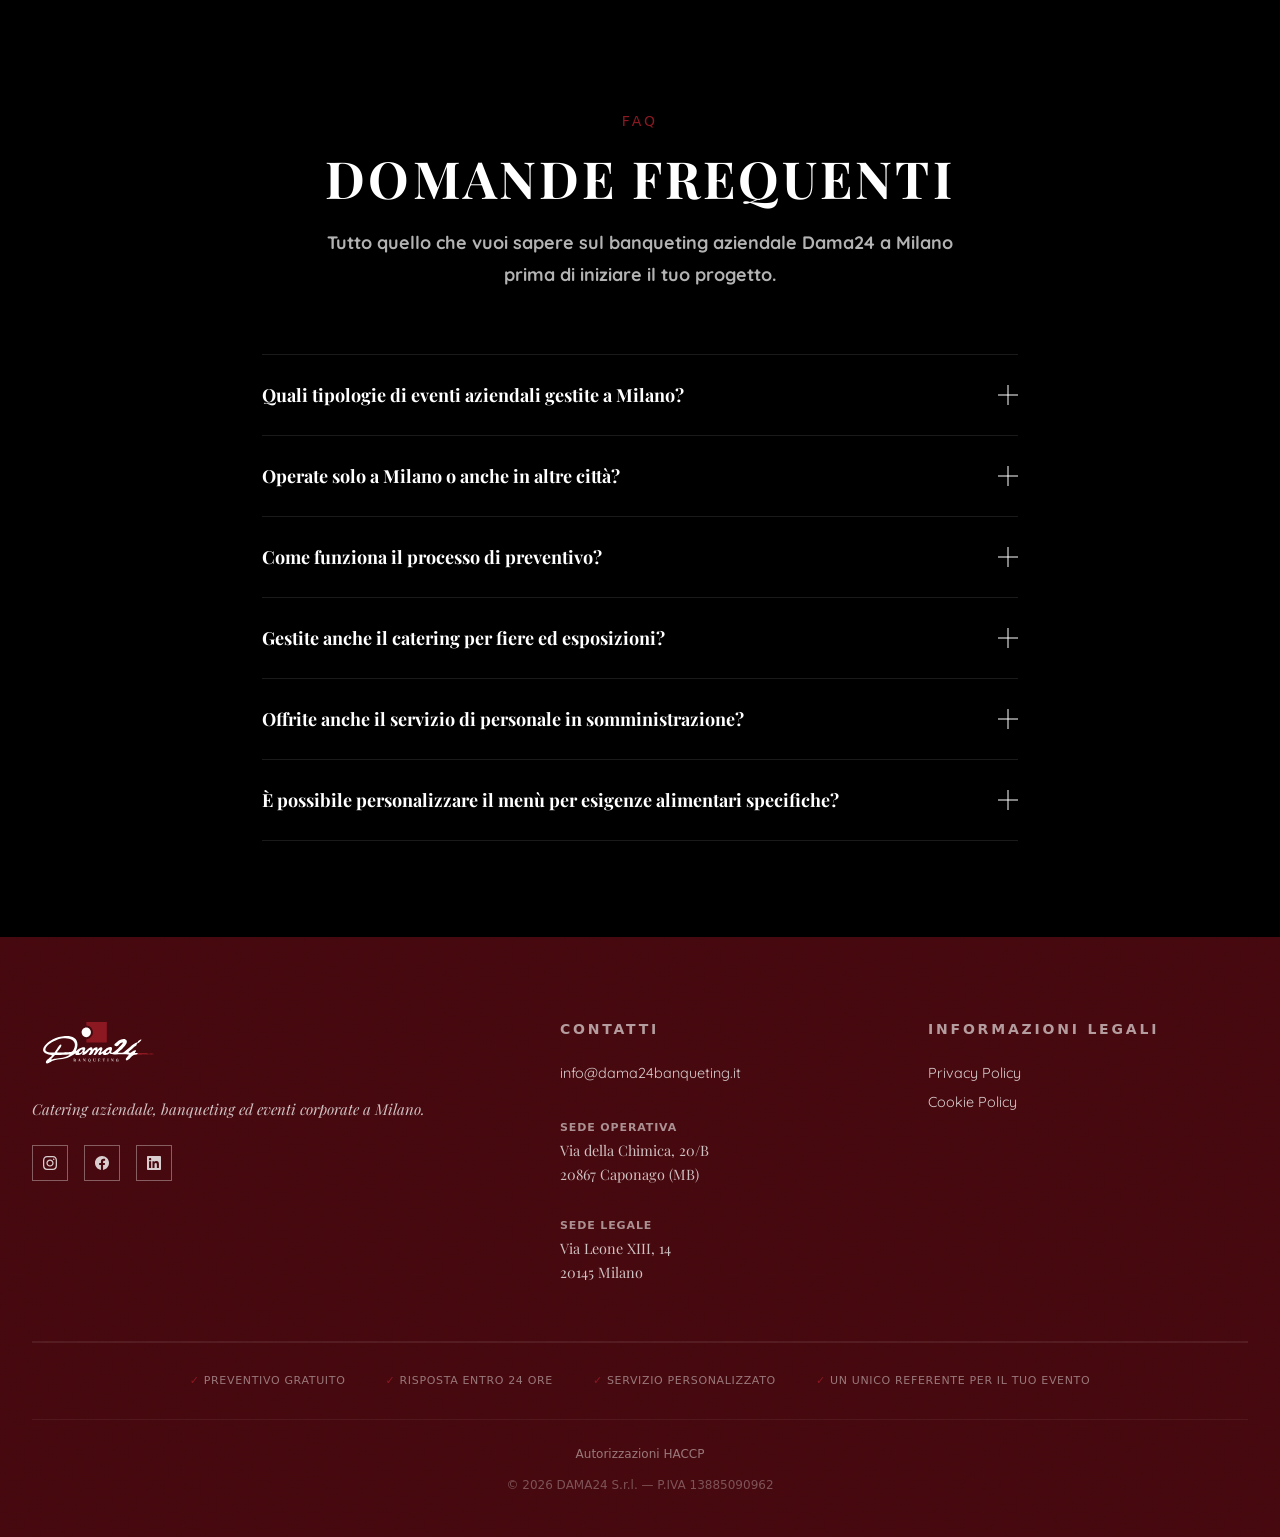
==== commit 4e964b32: "Replace Libre Bodoni with Playfair Display 400 (regular) sitewide Co-Authored-By: Claude Sonnet 4.6 " ====
--- a/index.html
+++ b/index.html
@@ -49,7 +49,7 @@
   <!-- Fonts -->
   <link rel="preconnect" href="https://fonts.googleapis.com" />
   <link rel="preconnect" href="https://fonts.gstatic.com" crossorigin />
-  <link href="https://fonts.googleapis.com/css2?family=Libre+Bodoni:ital,wght@0,400;0,700;1,400;1,700&family=Quicksand:wght@300;400;500;600;700&display=swap" rel="stylesheet" />
+  <link href="https://fonts.googleapis.com/css2?family=Playfair+Display:ital,wght@0,400;1,400&family=Quicksand:wght@300;400;500;600;700&display=swap" rel="stylesheet" />
   <link href="https://fonts.cdnfonts.com/css/glacial-indifference-2" rel="stylesheet" />
 
   <style>
@@ -71,12 +71,12 @@
       --cream:    #F5F3EC;
       --mid-gray: #AFA899;
 
-      --font-display: 'Libre Bodoni', 'Times New Roman', serif;
+      --font-display: 'Playfair Display', 'Times New Roman', serif;
       --font-sub:     'Quicksand', system-ui, sans-serif;
       --font-body:    'Glacial Indifference', system-ui, sans-serif;
 
       /* Aliases */
-      --serif: 'Libre Bodoni', 'Times New Roman', serif;
+      --serif: 'Playfair Display', 'Times New Roman', serif;
       --sans:  'Glacial Indifference', system-ui, sans-serif;
 
       --ease-out: cubic-bezier(0.25, 0.46, 0.45, 0.94);
@@ -119,7 +119,7 @@
     /* =========================================
        Global heading rule — tutti i titoli bold
     ========================================= */
-    h1, h2, h3, h4, h5, h6 { font-weight: 700; }
+    h1, h2, h3, h4, h5, h6 { font-weight: 400; }
 
     /* =========================================
        Focus States (Accessibility)
